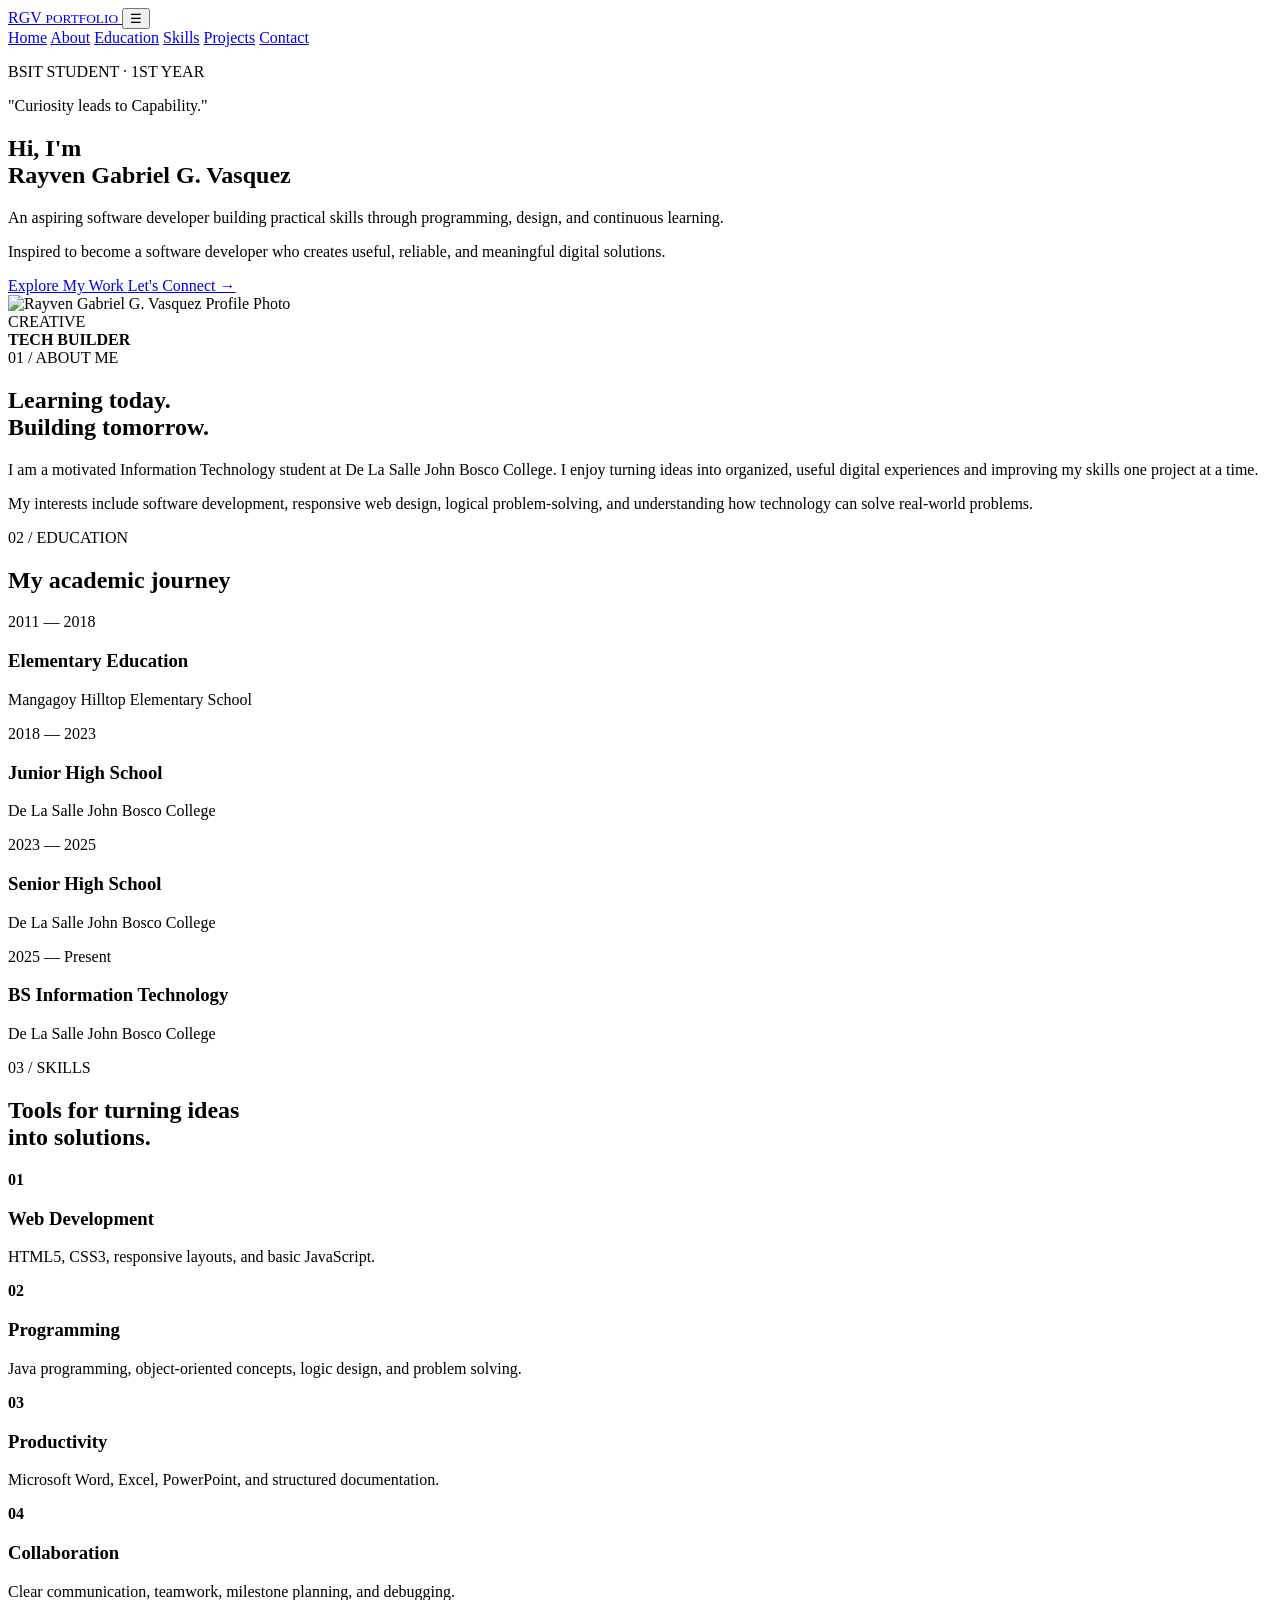
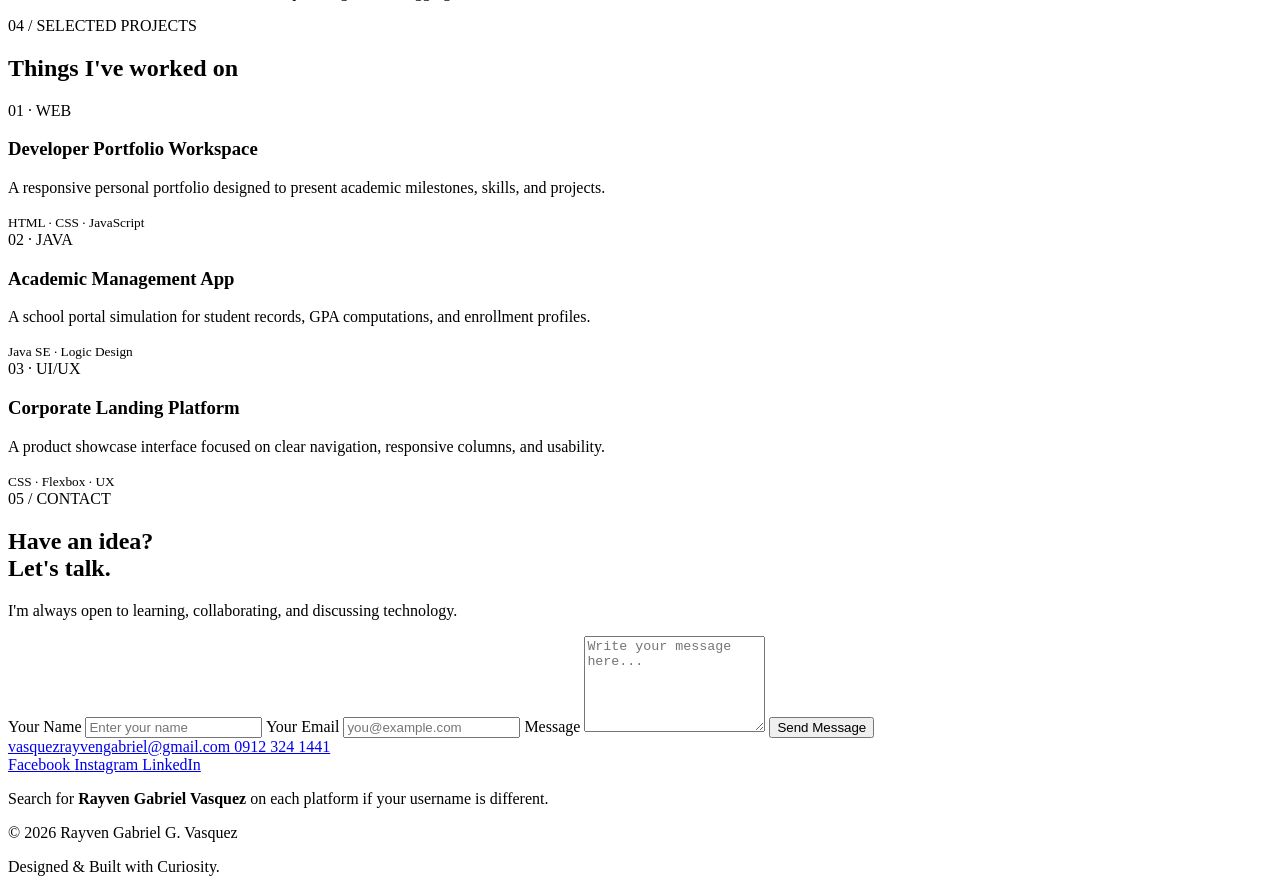
==== index.html @ 7f6091ab "Add initial HTML structure for portfolio website This commit adds a complete HTML structure for a pe" ====
<!DOCTYPE html>
<html lang="en">

<head>
    <meta charset="UTF-8">
    <meta name="viewport" content="width=device-width, initial-scale=1.0">

    <meta name="description"
        content="Rayven Gabriel G. Vasquez - BS Information Technology Student Portfolio">

    <title>Rayven Gabriel G. Vasquez | Portfolio</title>

    <!-- Google Fonts -->
    <link rel="preconnect" href="https://fonts.googleapis.com">
    <link rel="preconnect" href="https://fonts.gstatic.com" crossorigin>

    <link
        href="https://fonts.googleapis.com/css2?family=DM+Sans:wght@400;500;600;700&family=Playfair+Display:wght@600;700;800&display=swap"
        rel="stylesheet">

    <!-- CSS -->
    <link rel="stylesheet" href="css/style.css">
</head>

<body>

    <!-- ================= HEADER ================= -->

    <header class="site-header">

        <a href="#home" class="brand">
            <span>RGV</span>
            <small>PORTFOLIO</small>
        </a>

        <!-- Hamburger Button -->
        <button class="menu-toggle" aria-label="Open navigation menu">
            ☰
        </button>

        <!-- Navigation -->
        <nav id="nav">

            <a href="#home">Home</a>
            <a href="#about">About</a>
            <a href="#education">Education</a>
            <a href="#skills">Skills</a>
            <a href="#projects">Projects</a>
            <a href="#contact">Contact</a>

        </nav>

    </header>


    <!-- ================= MAIN CONTENT ================= -->

    <main>


        <!-- ================= HERO SECTION ================= -->

        <section id="home" class="hero">

            <div class="hero-copy">

                <p class="eyebrow">
                    BSIT STUDENT · 1ST YEAR
                </p>

                <p class="motto">
                    "Curiosity leads to Capability."
                </p>

                <h1>
                    Hi, I'm<br>
                    <span>Rayven Gabriel G. Vasquez</span>
                </h1>

                <p class="lead">
                    An aspiring software developer building practical skills
                    through programming, design, and continuous learning.
                </p>

                <p class="developer-goal">
                    Inspired to become a software developer who creates useful,
                    reliable, and meaningful digital solutions.
                </p>

                <div class="actions">

                    <a href="#projects" class="btn btn-gold">
                        Explore My Work
                    </a>

                    <a href="#contact" class="text-link">
                        Let's Connect →
                    </a>

                </div>

            </div>


            <!-- Profile Image -->

            <div class="portrait-wrap">

                <div class="portrait-ring">

                    <img src="images/profile.jpg"
                        alt="Rayven Gabriel G. Vasquez Profile Photo">

                </div>

                <div class="portrait-tag">
                    CREATIVE<br>
                    <b>TECH BUILDER</b>
                </div>

            </div>

        </section>


        <!-- ================= ABOUT SECTION ================= -->

        <section id="about" class="section about">

            <div class="section-label">
                01 / ABOUT ME
            </div>

            <div>

                <h2>
                    Learning today.<br>
                    <span>Building tomorrow.</span>
                </h2>

                <p>
                    I am a motivated Information Technology student at
                    De La Salle John Bosco College. I enjoy turning ideas
                    into organized, useful digital experiences and improving
                    my skills one project at a time.
                </p>

                <p>
                    My interests include software development, responsive
                    web design, logical problem-solving, and understanding
                    how technology can solve real-world problems.
                </p>

            </div>

        </section>


        <!-- ================= EDUCATION SECTION ================= -->

        <section id="education" class="section">

            <div class="section-label">
                02 / EDUCATION
            </div>

            <h2>
                My academic journey
            </h2>


            <div class="timeline">

                <article>

                    <span>2011 — 2018</span>

                    <h3>
                        Elementary Education
                    </h3>

                    <p>
                        Mangagoy Hilltop Elementary School
                    </p>

                </article>


                <article>

                    <span>2018 — 2023</span>

                    <h3>
                        Junior High School
                    </h3>

                    <p>
                        De La Salle John Bosco College
                    </p>

                </article>


                <article>

                    <span>2023 — 2025</span>

                    <h3>
                        Senior High School
                    </h3>

                    <p>
                        De La Salle John Bosco College
                    </p>

                </article>


                <article class="current">

                    <span>2025 — Present</span>

                    <h3>
                        BS Information Technology
                    </h3>

                    <p>
                        De La Salle John Bosco College
                    </p>

                </article>

            </div>

        </section>


        <!-- ================= SKILLS SECTION ================= -->

        <section id="skills" class="section dark-section">

            <div class="section-label">
                03 / SKILLS
            </div>

            <h2>
                Tools for turning ideas<br>
                <span>into solutions.</span>
            </h2>


            <div class="skill-grid">


                <article>

                    <b>01</b>

                    <h3>
                        Web Development
                    </h3>

                    <p>
                        HTML5, CSS3, responsive layouts,
                        and basic JavaScript.
                    </p>

                </article>


                <article>

                    <b>02</b>

                    <h3>
                        Programming
                    </h3>

                    <p>
                        Java programming, object-oriented concepts,
                        logic design, and problem solving.
                    </p>

                </article>


                <article>

                    <b>03</b>

                    <h3>
                        Productivity
                    </h3>

                    <p>
                        Microsoft Word, Excel, PowerPoint,
                        and structured documentation.
                    </p>

                </article>


                <article>

                    <b>04</b>

                    <h3>
                        Collaboration
                    </h3>

                    <p>
                        Clear communication, teamwork,
                        milestone planning, and debugging.
                    </p>

                </article>


            </div>

        </section>


        <!-- ================= PROJECTS SECTION ================= -->

        <section id="projects" class="section">

            <div class="section-label">
                04 / SELECTED PROJECTS
            </div>

            <h2>
                Things I've worked on
            </h2>


            <div class="project-grid">


                <article class="project-card">

                    <span>01 · WEB</span>

                    <h3>
                        Developer Portfolio Workspace
                    </h3>

                    <p>
                        A responsive personal portfolio designed to present
                        academic milestones, skills, and projects.
                    </p>

                    <small>
                        HTML · CSS · JavaScript
                    </small>

                </article>


                <article class="project-card">

                    <span>02 · JAVA</span>

                    <h3>
                        Academic Management App
                    </h3>

                    <p>
                        A school portal simulation for student records,
                        GPA computations, and enrollment profiles.
                    </p>

                    <small>
                        Java SE · Logic Design
                    </small>

                </article>


                <article class="project-card">

                    <span>03 · UI/UX</span>

                    <h3>
                        Corporate Landing Platform
                    </h3>

                    <p>
                        A product showcase interface focused on clear
                        navigation, responsive columns, and usability.
                    </p>

                    <small>
                        CSS · Flexbox · UX
                    </small>

                </article>


            </div>

        </section>


        <!-- ================= CONTACT SECTION ================= -->

        <section id="contact" class="section contact">

            <div class="section-label">
                05 / CONTACT
            </div>

            <h2>
                Have an idea?<br>
                <span>Let's talk.</span>
            </h2>

            <p>
                I'm always open to learning, collaborating,
                and discussing technology.
            </p>


            <div class="contact-layout">


                <!-- MESSAGE FORM -->

                <form class="message-form"
                    action="https://formsubmit.co/vasquezrayvengabriel@gmail.com"
                    method="POST">

                    <!-- FormSubmit Settings -->

                    <input type="hidden"
                        name="_subject"
                        value="New Portfolio Message">

                    <input type="hidden"
                        name="_captcha"
                        value="false">

                    <input type="hidden"
                        name="_template"
                        value="table">


                    <label for="name">
                        Your Name
                    </label>

                    <input type="text"
                        id="name"
                        name="name"
                        placeholder="Enter your name"
                        required>


                    <label for="email">
                        Your Email
                    </label>

                    <input type="email"
                        id="email"
                        name="email"
                        placeholder="you@example.com"
                        required>


                    <label for="message">
                        Message
                    </label>

                    <textarea id="message"
                        name="message"
                        rows="6"
                        placeholder="Write your message here..."
                        required></textarea>


                    <button class="btn btn-gold" type="submit">
                        Send Message
                    </button>

                </form>


                <!-- CONTACT INFORMATION -->

                <div class="contact-details">

                    <div class="contact-links">

                        <a href="mailto:vasquezrayvengabriel@gmail.com">
                            vasquezrayvengabriel@gmail.com
                        </a>

                        <a href="tel:09123241441">
                            0912 324 1441
                        </a>

                    </div>


                    <!-- SOCIAL MEDIA LINKS -->

                    <div class="social-links">

                        <a href="https://www.facebook.com/rayvengabriel.vasquez"
                            target="_blank"
                            rel="noopener noreferrer">

                            Facebook

                        </a>


                        <a href="https://www.instagram.com/rayvengabrielvasquez"
                            target="_blank"
                            rel="noopener noreferrer">

                            Instagram

                        </a>


                        <a href="https://www.linkedin.com/in/rayven-gabriel-vasquez"
                            target="_blank"
                            rel="noopener noreferrer">

                            LinkedIn

                        </a>

                    </div>


                    <p class="social-note">

                        Search for <strong>Rayven Gabriel Vasquez</strong>
                        on each platform if your username is different.

                    </p>

                </div>

            </div>

        </section>

    </main>


    <!-- ================= FOOTER ================= -->

    <footer>

        <p>
            © 2026 Rayven Gabriel G. Vasquez
        </p>

        <p>
            Designed & Built with Curiosity.
        </p>

    </footer>


    <!-- JAVASCRIPT -->

    <script src="js/script.js"></script>

</body>

  </html>
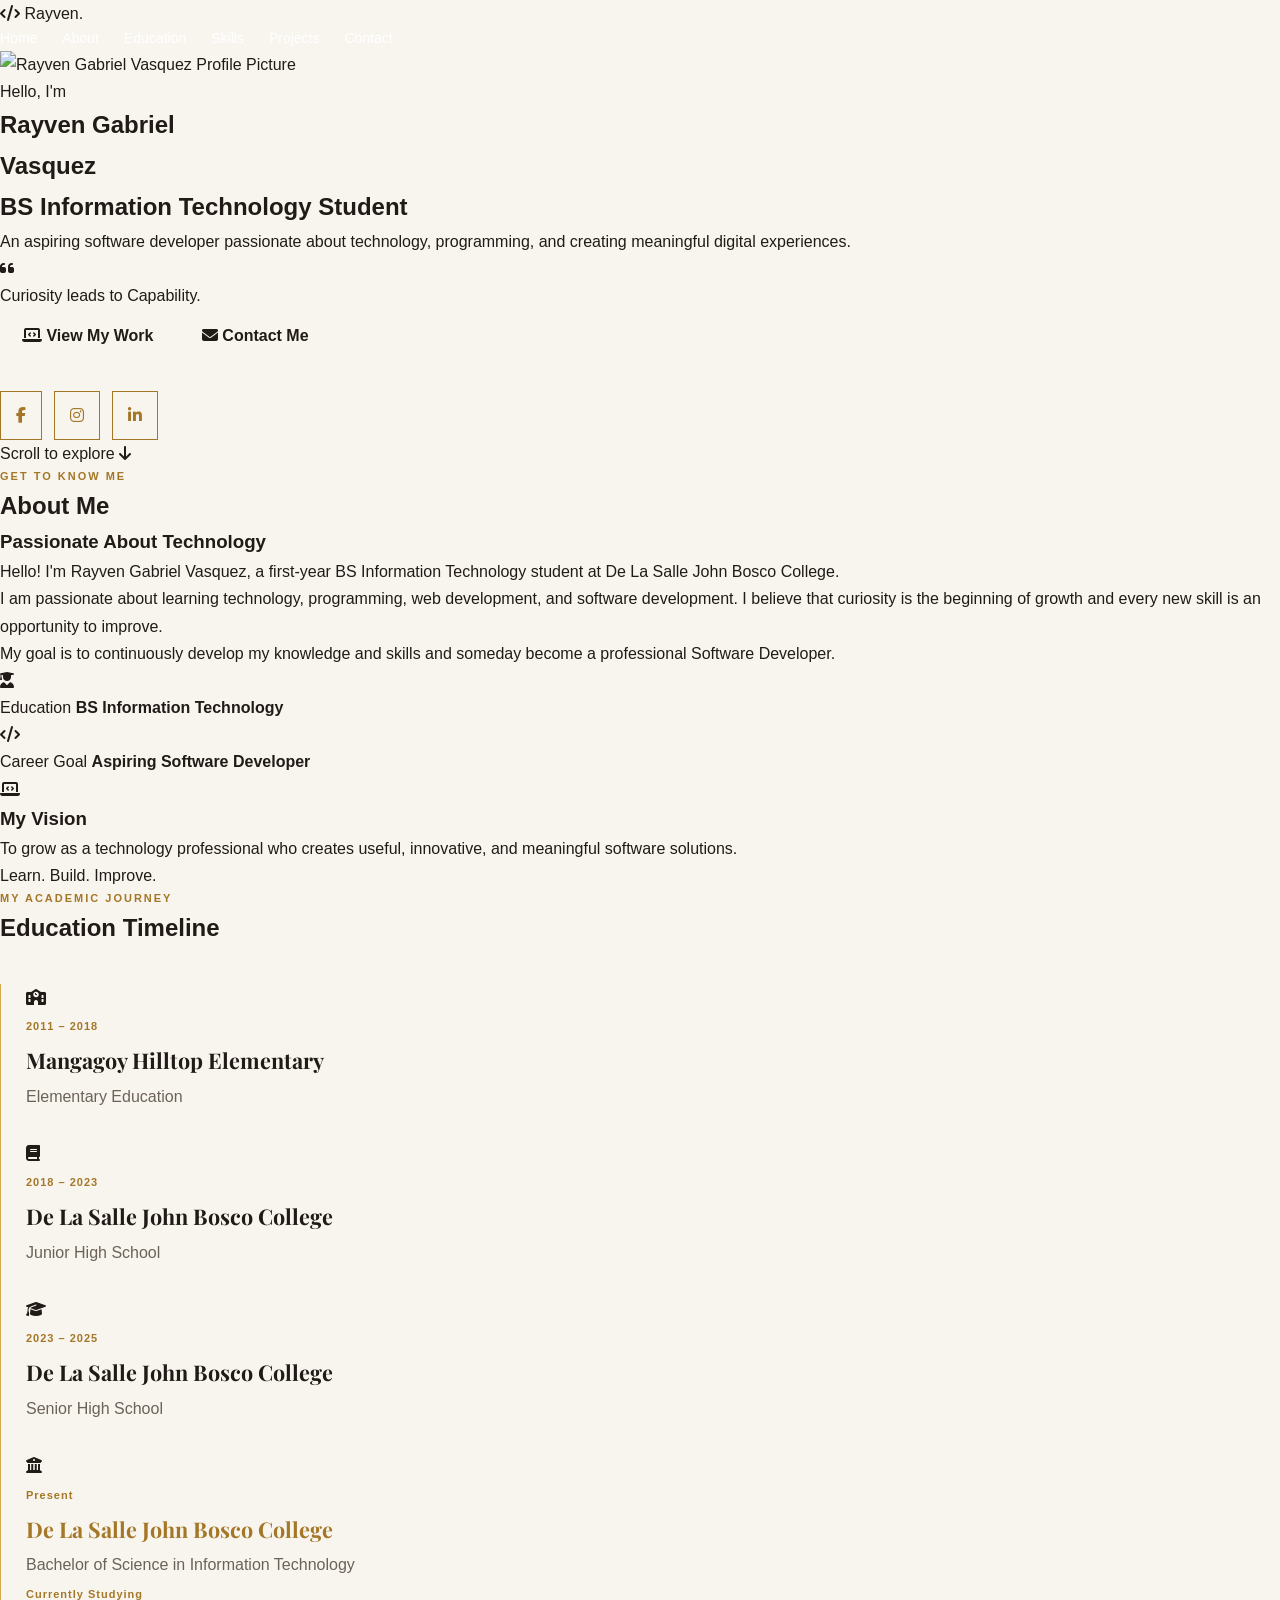
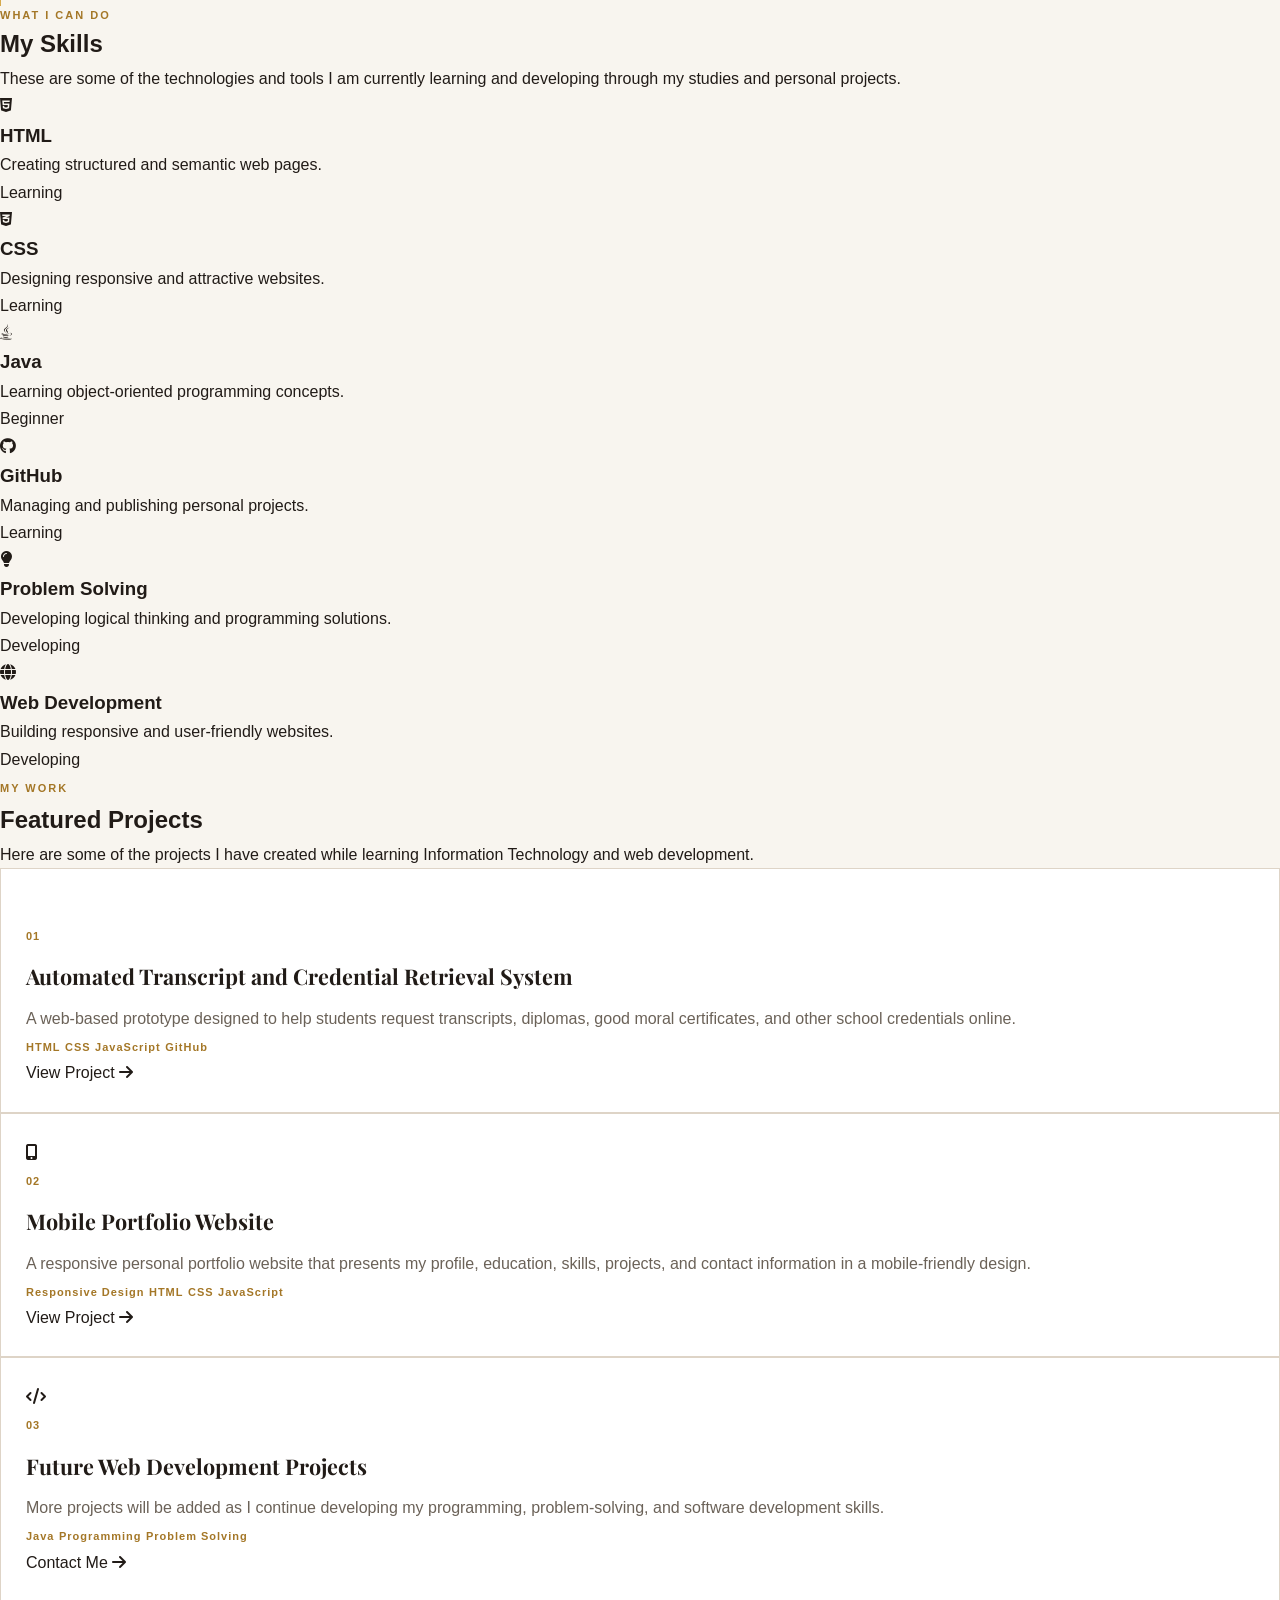
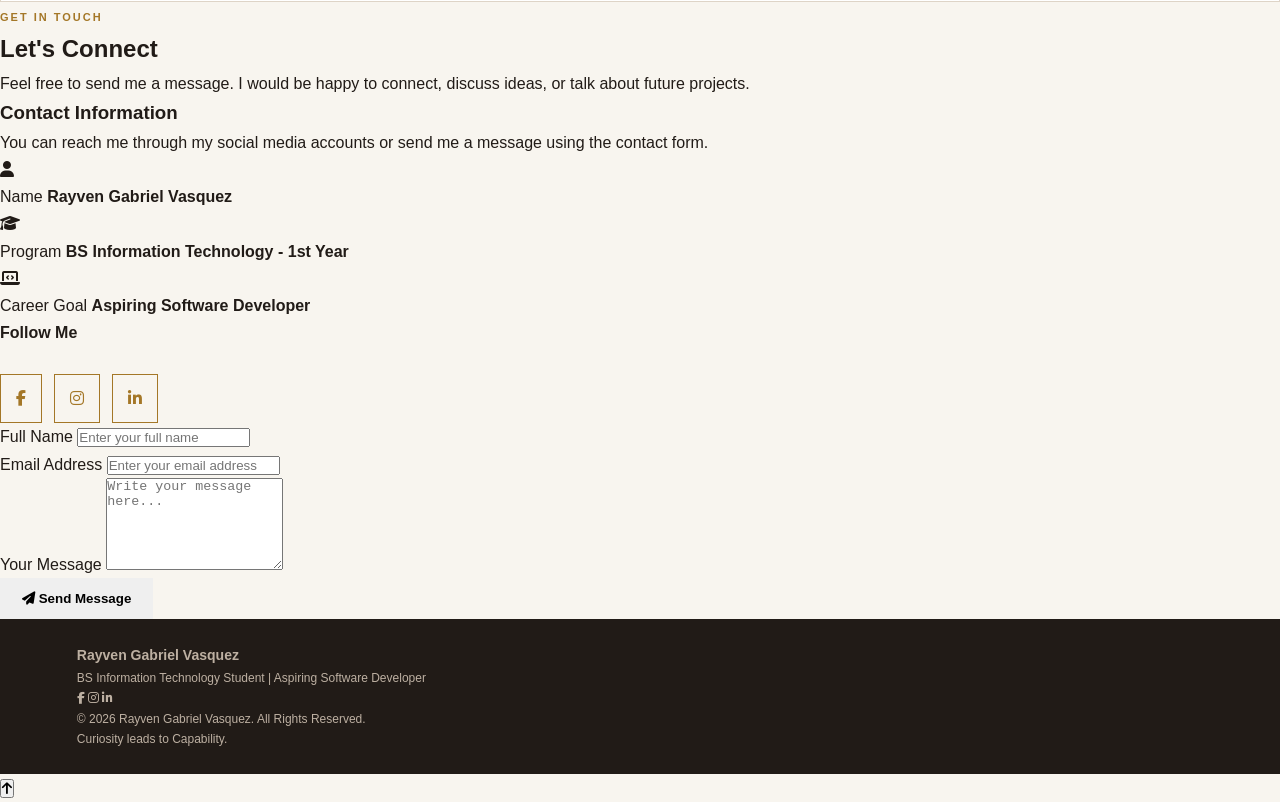
==== commit fdd6d62a: "Update greeting from 'Hello' to 'Goodbye'" ====
--- a/index.html
+++ b/index.html
@@ -5,571 +5,1054 @@
     <meta charset="UTF-8">
     <meta name="viewport" content="width=device-width, initial-scale=1.0">
 
-    <meta name="description"
-        content="Rayven Gabriel G. Vasquez - BS Information Technology Student Portfolio">
-
-    <title>Rayven Gabriel G. Vasquez | Portfolio</title>
+    <title>Rayven Gabriel Vasquez | Mobile Portfolio</title>
 
     <!-- Google Fonts -->
     <link rel="preconnect" href="https://fonts.googleapis.com">
     <link rel="preconnect" href="https://fonts.gstatic.com" crossorigin>
 
-    <link
-        href="https://fonts.googleapis.com/css2?family=DM+Sans:wght@400;500;600;700&family=Playfair+Display:wght@600;700;800&display=swap"
-        rel="stylesheet">
-
-    <!-- CSS -->
-    <link rel="stylesheet" href="css/style.css">
+    <link href="https://fonts.googleapis.com/css2?family=Inter:wght@400;500;600;700;800&family=Playfair+Display:wght@600;700&display=swap" rel="stylesheet">
+
+    <!-- Font Awesome Icons -->
+    <link rel="stylesheet" href="https://cdnjs.cloudflare.com/ajax/libs/font-awesome/6.7.2/css/all.min.css">
+
+    <!-- Main CSS -->
+    <link rel="stylesheet" href="style.css">
 </head>
 
 <body>
 
-    <!-- ================= HEADER ================= -->
-
-    <header class="site-header">
-
-        <a href="#home" class="brand">
-            <span>RGV</span>
-            <small>PORTFOLIO</small>
-        </a>
-
-        <!-- Hamburger Button -->
-        <button class="menu-toggle" aria-label="Open navigation menu">
-            ☰
-        </button>
-
-        <!-- Navigation -->
-        <nav id="nav">
-
-            <a href="#home">Home</a>
-            <a href="#about">About</a>
-            <a href="#education">Education</a>
-            <a href="#skills">Skills</a>
-            <a href="#projects">Projects</a>
-            <a href="#contact">Contact</a>
-
-        </nav>
+    <!-- =========================================
+         HEADER / NAVIGATION
+         ========================================= -->
+
+    <header class="header">
+
+        <div class="container nav-container">
+
+            <!-- Logo / Name -->
+            <a href="#home" class="logo">
+                <span class="logo-icon">
+                    <i class="fas fa-code"></i>
+                </span>
+
+                <span class="logo-text">
+                    Rayven<span>.</span>
+                </span>
+            </a>
+
+
+            <!-- Hamburger Button -->
+            <button class="menu-toggle" id="menuToggle" aria-label="Open Navigation Menu">
+                <i class="fas fa-bars"></i>
+            </button>
+
+
+            <!-- Navigation Menu -->
+            <nav class="nav-menu" id="navMenu">
+
+                <a href="#home" class="active">Home</a>
+
+                <a href="#about">About</a>
+
+                <a href="#education">Education</a>
+
+                <a href="#skills">Skills</a>
+
+                <a href="#projects">Projects</a>
+
+                <a href="#contact">Contact</a>
+
+            </nav>
+
+        </div>
 
     </header>
 
 
-    <!-- ================= MAIN CONTENT ================= -->
+    <!-- =========================================
+         MAIN CONTENT
+         ========================================= -->
 
     <main>
 
 
-        <!-- ================= HERO SECTION ================= -->
-
-        <section id="home" class="hero">
-
-            <div class="hero-copy">
-
-                <p class="eyebrow">
-                    BSIT STUDENT · 1ST YEAR
+        <!-- =====================================
+             HOME SECTION
+             ===================================== -->
+
+        <section id="home" class="hero-section">
+
+            <div class="container hero-container">
+
+                <!-- Profile Image -->
+                <div class="hero-image-wrapper">
+
+                    <div class="profile-frame">
+
+                        <img src="images/profile.jpg"
+                             alt="Rayven Gabriel Vasquez Profile Picture"
+                             class="profile-image">
+
+                    </div>
+
+                    <div class="gold-circle circle-one"></div>
+                    <div class="gold-circle circle-two"></div>
+
+                </div>
+
+
+                <!-- Hero Text -->
+                <div class="hero-content">
+
+                    <p class="hero-introduction">
+                        Hello, I'm
+                    </p>
+
+                    <h1>
+                        Rayven Gabriel<br>
+                        <span>Vasquez</span>
+                    </h1>
+
+                    <h2>
+                        BS Information Technology Student
+                    </h2>
+
+                    <p class="hero-description">
+                        An aspiring software developer passionate about
+                        technology, programming, and creating meaningful
+                        digital experiences.
+                    </p>
+
+
+                    <!-- Motto -->
+                    <div class="motto-box">
+
+                        <i class="fas fa-quote-left"></i>
+
+                        <p>
+                            Curiosity leads to Capability.
+                        </p>
+
+                    </div>
+
+
+                    <!-- Buttons -->
+                    <div class="hero-buttons">
+
+                        <a href="#projects" class="btn btn-primary">
+                            <i class="fas fa-laptop-code"></i>
+                            View My Work
+                        </a>
+
+                        <a href="#contact" class="btn btn-outline">
+                            <i class="fas fa-envelope"></i>
+                            Contact Me
+                        </a>
+
+                    </div>
+
+
+                    <!-- Social Media Links -->
+                    <div class="social-links">
+
+                        <a href="https://www.facebook.com/"
+                           target="_blank"
+                           aria-label="Facebook">
+
+                            <i class="fab fa-facebook-f"></i>
+
+                        </a>
+
+
+                        <a href="https://www.instagram.com/"
+                           target="_blank"
+                           aria-label="Instagram">
+
+                            <i class="fab fa-instagram"></i>
+
+                        </a>
+
+
+                        <a href="https://www.linkedin.com/"
+                           target="_blank"
+                           aria-label="LinkedIn">
+
+                            <i class="fab fa-linkedin-in"></i>
+
+                        </a>
+
+                    </div>
+
+                </div>
+
+            </div>
+
+        </section>
+
+
+        <!-- =====================================
+             SCROLL INDICATOR
+             ===================================== -->
+
+        <div class="scroll-indicator">
+
+            <span>Scroll to explore</span>
+
+            <i class="fas fa-arrow-down"></i>
+
+        </div>
+
+
+        <!-- =====================================
+             ABOUT SECTION STARTS IN PART 1B
+             ===================================== -->
+
+
+    
+
+        <!-- =========================================
+             ABOUT ME SECTION
+             ========================================= -->
+
+        <section id="about" class="about-section">
+
+            <div class="container">
+
+                <div class="section-heading">
+
+                    <p class="section-label">GET TO KNOW ME</p>
+
+                    <h2>About <span>Me</span></h2>
+
+                    <div class="heading-line"></div>
+
+                </div>
+
+
+                <div class="about-grid">
+
+                    <!-- About Text -->
+                    <div class="about-content">
+
+                        <h3>
+                            Passionate About Technology
+                        </h3>
+
+                        <p>
+                            Hello! I'm Rayven Gabriel Vasquez, a first-year
+                            BS Information Technology student at De La Salle
+                            John Bosco College.
+                        </p>
+
+                        <p>
+                            I am passionate about learning technology,
+                            programming, web development, and software
+                            development. I believe that curiosity is the
+                            beginning of growth and every new skill is an
+                            opportunity to improve.
+                        </p>
+
+                        <p>
+                            My goal is to continuously develop my knowledge
+                            and skills and someday become a professional
+                            Software Developer.
+                        </p>
+
+
+                        <div class="about-details">
+
+                            <div class="detail-item">
+
+                                <i class="fas fa-user-graduate"></i>
+
+                                <div>
+                                    <span>Education</span>
+                                    <strong>BS Information Technology</strong>
+                                </div>
+
+                            </div>
+
+
+                            <div class="detail-item">
+
+                                <i class="fas fa-code"></i>
+
+                                <div>
+                                    <span>Career Goal</span>
+                                    <strong>Aspiring Software Developer</strong>
+                                </div>
+
+                            </div>
+
+                        </div>
+
+                    </div>
+
+
+                    <!-- About Highlight Card -->
+                    <div class="about-card">
+
+                        <div class="about-card-icon">
+                            <i class="fas fa-laptop-code"></i>
+                        </div>
+
+                        <h3>My Vision</h3>
+
+                        <p>
+                            To grow as a technology professional who creates
+                            useful, innovative, and meaningful software
+                            solutions.
+                        </p>
+
+                        <div class="about-card-line"></div>
+
+                        <p class="highlight-text">
+                            Learn. Build. Improve.
+                        </p>
+
+                    </div>
+
+                </div>
+
+            </div>
+
+        </section>
+
+
+        <!-- =========================================
+             EDUCATION SECTION
+             ========================================= -->
+
+        <section id="education" class="education-section">
+
+            <div class="container">
+
+                <div class="section-heading">
+
+                    <p class="section-label">MY ACADEMIC JOURNEY</p>
+
+                    <h2>Education <span>Timeline</span></h2>
+
+                    <div class="heading-line"></div>
+
+                </div>
+
+
+                <div class="timeline">
+
+
+                    <!-- Elementary -->
+                    <div class="timeline-item">
+
+                        <div class="timeline-dot">
+                            <i class="fas fa-school"></i>
+                        </div>
+
+                        <div class="timeline-card">
+
+                            <span class="timeline-year">
+                                2011 – 2018
+                            </span>
+
+                            <h3>Mangagoy Hilltop Elementary</h3>
+
+                            <p>
+                                Elementary Education
+                            </p>
+
+                        </div>
+
+                    </div>
+
+
+                    <!-- Junior High School -->
+                    <div class="timeline-item">
+
+                        <div class="timeline-dot">
+                            <i class="fas fa-book"></i>
+                        </div>
+
+                        <div class="timeline-card">
+
+                            <span class="timeline-year">
+                                2018 – 2023
+                            </span>
+
+                            <h3>
+                                De La Salle John Bosco College
+                            </h3>
+
+                            <p>
+                                Junior High School
+                            </p>
+
+                        </div>
+
+                    </div>
+
+
+                    <!-- Senior High School -->
+                    <div class="timeline-item">
+
+                        <div class="timeline-dot">
+                            <i class="fas fa-graduation-cap"></i>
+                        </div>
+
+                        <div class="timeline-card">
+
+                            <span class="timeline-year">
+                                2023 – 2025
+                            </span>
+
+                            <h3>
+                                De La Salle John Bosco College
+                            </h3>
+
+                            <p>
+                                Senior High School
+                            </p>
+
+                        </div>
+
+                    </div>
+
+
+                    <!-- College -->
+                    <div class="timeline-item">
+
+                        <div class="timeline-dot">
+                            <i class="fas fa-university"></i>
+                        </div>
+
+                        <div class="timeline-card current">
+
+                            <span class="timeline-year">
+                                Present
+                            </span>
+
+                            <h3>
+                                De La Salle John Bosco College
+                            </h3>
+
+                            <p>
+                                Bachelor of Science in Information Technology
+                            </p>
+
+                            <span class="current-badge">
+                                Currently Studying
+                            </span>
+
+                        </div>
+
+                    </div>
+
+
+                </div>
+
+            </div>
+
+        </section>
+
+
+        <!-- =========================================
+             SKILLS SECTION
+             ========================================= -->
+
+        <section id="skills" class="skills-section">
+
+            <div class="container">
+
+                <div class="section-heading">
+
+                    <p class="section-label">WHAT I CAN DO</p>
+
+                    <h2>My <span>Skills</span></h2>
+
+                    <div class="heading-line"></div>
+
+                </div>
+
+
+                <div class="skills-intro">
+
+                    <p>
+                        These are some of the technologies and tools I am
+                        currently learning and developing through my studies
+                        and personal projects.
+                    </p>
+
+                </div>
+
+
+                <div class="skills-grid">
+
+
+                    <!-- HTML -->
+                    <div class="skill-card">
+
+                        <div class="skill-icon">
+                            <i class="fab fa-html5"></i>
+                        </div>
+
+                        <h3>HTML</h3>
+
+                        <p>
+                            Creating structured and semantic web pages.
+                        </p>
+
+                        <div class="skill-level">
+                            <span>Learning</span>
+                        </div>
+
+                    </div>
+
+
+                    <!-- CSS -->
+                    <div class="skill-card">
+
+                        <div class="skill-icon">
+                            <i class="fab fa-css3-alt"></i>
+                        </div>
+
+                        <h3>CSS</h3>
+
+                        <p>
+                            Designing responsive and attractive websites.
+                        </p>
+
+                        <div class="skill-level">
+                            <span>Learning</span>
+                        </div>
+
+                    </div>
+
+
+                    <!-- Java -->
+                    <div class="skill-card">
+
+                        <div class="skill-icon">
+                            <i class="fab fa-java"></i>
+                        </div>
+
+                        <h3>Java</h3>
+
+                        <p>
+                            Learning object-oriented programming concepts.
+                        </p>
+
+                        <div class="skill-level">
+                            <span>Beginner</span>
+                        </div>
+
+                    </div>
+
+
+                    <!-- GitHub -->
+                    <div class="skill-card">
+
+                        <div class="skill-icon">
+                            <i class="fab fa-github"></i>
+                        </div>
+
+                        <h3>GitHub</h3>
+
+                        <p>
+                            Managing and publishing personal projects.
+                        </p>
+
+                        <div class="skill-level">
+                            <span>Learning</span>
+                        </div>
+
+                    </div>
+
+
+                    <!-- Problem Solving -->
+                    <div class="skill-card">
+
+                        <div class="skill-icon">
+                            <i class="fas fa-lightbulb"></i>
+                        </div>
+
+                        <h3>Problem Solving</h3>
+
+                        <p>
+                            Developing logical thinking and programming
+                            solutions.
+                        </p>
+
+                        <div class="skill-level">
+                            <span>Developing</span>
+                        </div>
+
+                    </div>
+
+
+                    <!-- Web Development -->
+                    <div class="skill-card">
+
+                        <div class="skill-icon">
+                            <i class="fas fa-globe"></i>
+                        </div>
+
+                        <h3>Web Development</h3>
+
+                        <p>
+                            Building responsive and user-friendly websites.
+                        </p>
+
+                        <div class="skill-level">
+                            <span>Developing</span>
+                        </div>
+
+                    </div>
+
+
+                </div>
+
+            </div>
+
+            </section>
+
+        <!-- ================= PROJECTS SECTION ================= -->
+
+<section class="projects-section" id="projects">
+
+    <div class="container">
+
+        <div class="section-heading">
+            <span class="section-label">MY WORK</span>
+
+            <h2>Featured Projects</h2>
+
+            <div class="heading-line"></div>
+
+            <p>
+                Here are some of the projects I have created while learning
+                Information Technology and web development.
+            </p>
+        </div>
+
+
+        <div class="projects-grid">
+
+
+            <!-- PROJECT 1 -->
+
+            <article class="project-card">
+
+                <div class="project-icon">
+                    <i class="fas fa-file-certificate"></i>
+                </div>
+
+                <div class="project-content">
+
+                    <span class="project-number">01</span>
+
+                    <h3>
+                        Automated Transcript and Credential Retrieval System
+                    </h3>
+
+                    <p>
+                        A web-based prototype designed to help students request
+                        transcripts, diplomas, good moral certificates, and
+                        other school credentials online.
+                    </p>
+
+                    <div class="project-tags">
+
+                        <span>HTML</span>
+                        <span>CSS</span>
+                        <span>JavaScript</span>
+                        <span>GitHub</span>
+
+                    </div>
+
+                    <a href="#" class="project-link">
+                        View Project
+                        <i class="fas fa-arrow-right"></i>
+                    </a>
+
+                </div>
+
+            </article>
+
+
+
+            <!-- PROJECT 2 -->
+
+            <article class="project-card">
+
+                <div class="project-icon">
+                    <i class="fas fa-mobile-screen-button"></i>
+                </div>
+
+                <div class="project-content">
+
+                    <span class="project-number">02</span>
+
+                    <h3>
+                        Mobile Portfolio Website
+                    </h3>
+
+                    <p>
+                        A responsive personal portfolio website that presents
+                        my profile, education, skills, projects, and contact
+                        information in a mobile-friendly design.
+                    </p>
+
+                    <div class="project-tags">
+
+                        <span>Responsive Design</span>
+                        <span>HTML</span>
+                        <span>CSS</span>
+                        <span>JavaScript</span>
+
+                    </div>
+
+                    <a href="#" class="project-link">
+                        View Project
+                        <i class="fas fa-arrow-right"></i>
+                    </a>
+
+                </div>
+
+            </article>
+
+
+
+            <!-- PROJECT 3 -->
+
+            <article class="project-card">
+
+                <div class="project-icon">
+                    <i class="fas fa-code"></i>
+                </div>
+
+                <div class="project-content">
+
+                    <span class="project-number">03</span>
+
+                    <h3>
+                        Future Web Development Projects
+                    </h3>
+
+                    <p>
+                        More projects will be added as I continue developing
+                        my programming, problem-solving, and software
+                        development skills.
+                    </p>
+
+                    <div class="project-tags">
+
+                        <span>Java</span>
+                        <span>Programming</span>
+                        <span>Problem Solving</span>
+
+                    </div>
+
+                    <a href="#contact" class="project-link">
+                        Contact Me
+                        <i class="fas fa-arrow-right"></i>
+                    </a>
+
+                </div>
+
+            </article>
+
+        </div>
+
+    </div>
+
+</section>
+
+
+
+<!-- ================= CONTACT SECTION ================= -->
+
+<section class="contact-section" id="contact">
+
+    <div class="container">
+
+        <div class="section-heading">
+
+            <span class="section-label">GET IN TOUCH</span>
+
+            <h2>Let's Connect</h2>
+
+            <div class="heading-line"></div>
+
+            <p>
+                Feel free to send me a message. I would be happy to connect,
+                discuss ideas, or talk about future projects.
+            </p>
+
+        </div>
+
+
+        <div class="contact-grid">
+
+
+            <!-- CONTACT INFORMATION -->
+
+            <div class="contact-info">
+
+                <h3>Contact Information</h3>
+
+                <p>
+                    You can reach me through my social media accounts or send
+                    me a message using the contact form.
                 </p>
 
-                <p class="motto">
-                    "Curiosity leads to Capability."
+
+                <div class="contact-item">
+
+                    <div class="contact-icon">
+                        <i class="fas fa-user"></i>
+                    </div>
+
+                    <div>
+                        <span>Name</span>
+                        <strong>Rayven Gabriel Vasquez</strong>
+                    </div>
+
+                </div>
+
+
+                <div class="contact-item">
+
+                    <div class="contact-icon">
+                        <i class="fas fa-graduation-cap"></i>
+                    </div>
+
+                    <div>
+                        <span>Program</span>
+                        <strong>BS Information Technology - 1st Year</strong>
+                    </div>
+
+                </div>
+
+
+                <div class="contact-item">
+
+                    <div class="contact-icon">
+                        <i class="fas fa-laptop-code"></i>
+                    </div>
+
+                    <div>
+                        <span>Career Goal</span>
+                        <strong>Aspiring Software Developer</strong>
+                    </div>
+
+                </div>
+
+
+                <div class="contact-socials">
+
+                    <h4>Follow Me</h4>
+
+                    <div class="social-links">
+
+                        <!-- Replace these links with your actual profile URLs -->
+
+                        <a href="https://www.facebook.com/"
+                           target="_blank"
+                           rel="noopener noreferrer"
+                           aria-label="Facebook">
+
+                            <i class="fab fa-facebook-f"></i>
+
+                        </a>
+
+
+                        <a href="https://www.instagram.com/"
+                           target="_blank"
+                           rel="noopener noreferrer"
+                           aria-label="Instagram">
+
+                            <i class="fab fa-instagram"></i>
+
+                        </a>
+
+
+                        <a href="https://www.linkedin.com/"
+                           target="_blank"
+                           rel="noopener noreferrer"
+                           aria-label="LinkedIn">
+
+                            <i class="fab fa-linkedin-in"></i>
+
+                        </a>
+
+                    </div>
+
+                </div>
+
+            </div>
+
+
+
+            <!-- MESSAGE FORM -->
+
+            <div class="contact-form-container">
+
+                <form id="messageForm" class="contact-form">
+
+                    <div class="form-group">
+
+                        <label for="name">Full Name</label>
+
+                        <input
+                            type="text"
+                            id="name"
+                            name="name"
+                            placeholder="Enter your full name"
+                            required
+                        >
+
+                    </div>
+
+
+                    <div class="form-group">
+
+                        <label for="email">Email Address</label>
+
+                        <input
+                            type="email"
+                            id="email"
+                            name="email"
+                            placeholder="Enter your email address"
+                            required
+                        >
+
+                    </div>
+
+
+                    <div class="form-group">
+
+                        <label for="message">Your Message</label>
+
+                        <textarea
+                            id="message"
+                            name="message"
+                            rows="6"
+                            placeholder="Write your message here..."
+                            required
+                        ></textarea>
+
+                    </div>
+
+
+                    <button type="submit" class="btn btn-primary">
+
+                        <i class="fas fa-paper-plane"></i>
+
+                        Send Message
+
+                    </button>
+
+                </form>
+
+            </div>
+
+        </div>
+
+    </div>
+
+</section>
+
+
+</main>
+
+
+<!-- ================= FOOTER ================= -->
+
+<footer class="site-footer">
+
+    <div class="container">
+
+        <div class="footer-content">
+
+            <div class="footer-brand">
+
+                <h3>Rayven Gabriel Vasquez</h3>
+
+                <p>
+                    BS Information Technology Student | Aspiring Software Developer
                 </p>
 
-                <h1>
-                    Hi, I'm<br>
-                    <span>Rayven Gabriel G. Vasquez</span>
-                </h1>
-
-                <p class="lead">
-                    An aspiring software developer building practical skills
-                    through programming, design, and continuous learning.
-                </p>
-
-                <p class="developer-goal">
-                    Inspired to become a software developer who creates useful,
-                    reliable, and meaningful digital solutions.
-                </p>
-
-                <div class="actions">
-
-                    <a href="#projects" class="btn btn-gold">
-                        Explore My Work
-                    </a>
-
-                    <a href="#contact" class="text-link">
-                        Let's Connect →
-                    </a>
-
-                </div>
-
             </div>
 
 
-            <!-- Profile Image -->
-
-            <div class="portrait-wrap">
-
-                <div class="portrait-ring">
-
-                    <img src="images/profile.jpg"
-                        alt="Rayven Gabriel G. Vasquez Profile Photo">
-
-                </div>
-
-                <div class="portrait-tag">
-                    CREATIVE<br>
-                    <b>TECH BUILDER</b>
-                </div>
+            <div class="footer-socials">
+
+                <a href="https://www.facebook.com/"
+                   target="_blank"
+                   rel="noopener noreferrer"
+                   aria-label="Facebook">
+
+                    <i class="fab fa-facebook-f"></i>
+
+                </a>
+
+
+                <a href="https://www.instagram.com/"
+                   target="_blank"
+                   rel="noopener noreferrer"
+                   aria-label="Instagram">
+
+                    <i class="fab fa-instagram"></i>
+
+                </a>
+
+
+                <a href="https://www.linkedin.com/"
+                   target="_blank"
+                   rel="noopener noreferrer"
+                   aria-label="LinkedIn">
+
+                    <i class="fab fa-linkedin-in"></i>
+
+                </a>
 
             </div>
 
-        </section>
-
-
-        <!-- ================= ABOUT SECTION ================= -->
-
-        <section id="about" class="section about">
-
-            <div class="section-label">
-                01 / ABOUT ME
-            </div>
-
-            <div>
-
-                <h2>
-                    Learning today.<br>
-                    <span>Building tomorrow.</span>
-                </h2>
-
-                <p>
-                    I am a motivated Information Technology student at
-                    De La Salle John Bosco College. I enjoy turning ideas
-                    into organized, useful digital experiences and improving
-                    my skills one project at a time.
-                </p>
-
-                <p>
-                    My interests include software development, responsive
-                    web design, logical problem-solving, and understanding
-                    how technology can solve real-world problems.
-                </p>
-
-            </div>
-
-        </section>
-
-
-        <!-- ================= EDUCATION SECTION ================= -->
-
-        <section id="education" class="section">
-
-            <div class="section-label">
-                02 / EDUCATION
-            </div>
-
-            <h2>
-                My academic journey
-            </h2>
-
-
-            <div class="timeline">
-
-                <article>
-
-                    <span>2011 — 2018</span>
-
-                    <h3>
-                        Elementary Education
-                    </h3>
-
-                    <p>
-                        Mangagoy Hilltop Elementary School
-                    </p>
-
-                </article>
-
-
-                <article>
-
-                    <span>2018 — 2023</span>
-
-                    <h3>
-                        Junior High School
-                    </h3>
-
-                    <p>
-                        De La Salle John Bosco College
-                    </p>
-
-                </article>
-
-
-                <article>
-
-                    <span>2023 — 2025</span>
-
-                    <h3>
-                        Senior High School
-                    </h3>
-
-                    <p>
-                        De La Salle John Bosco College
-                    </p>
-
-                </article>
-
-
-                <article class="current">
-
-                    <span>2025 — Present</span>
-
-                    <h3>
-                        BS Information Technology
-                    </h3>
-
-                    <p>
-                        De La Salle John Bosco College
-                    </p>
-
-                </article>
-
-            </div>
-
-        </section>
-
-
-        <!-- ================= SKILLS SECTION ================= -->
-
-        <section id="skills" class="section dark-section">
-
-            <div class="section-label">
-                03 / SKILLS
-            </div>
-
-            <h2>
-                Tools for turning ideas<br>
-                <span>into solutions.</span>
-            </h2>
-
-
-            <div class="skill-grid">
-
-
-                <article>
-
-                    <b>01</b>
-
-                    <h3>
-                        Web Development
-                    </h3>
-
-                    <p>
-                        HTML5, CSS3, responsive layouts,
-                        and basic JavaScript.
-                    </p>
-
-                </article>
-
-
-                <article>
-
-                    <b>02</b>
-
-                    <h3>
-                        Programming
-                    </h3>
-
-                    <p>
-                        Java programming, object-oriented concepts,
-                        logic design, and problem solving.
-                    </p>
-
-                </article>
-
-
-                <article>
-
-                    <b>03</b>
-
-                    <h3>
-                        Productivity
-                    </h3>
-
-                    <p>
-                        Microsoft Word, Excel, PowerPoint,
-                        and structured documentation.
-                    </p>
-
-                </article>
-
-
-                <article>
-
-                    <b>04</b>
-
-                    <h3>
-                        Collaboration
-                    </h3>
-
-                    <p>
-                        Clear communication, teamwork,
-                        milestone planning, and debugging.
-                    </p>
-
-                </article>
-
-
-            </div>
-
-        </section>
-
-
-        <!-- ================= PROJECTS SECTION ================= -->
-
-        <section id="projects" class="section">
-
-            <div class="section-label">
-                04 / SELECTED PROJECTS
-            </div>
-
-            <h2>
-                Things I've worked on
-            </h2>
-
-
-            <div class="project-grid">
-
-
-                <article class="project-card">
-
-                    <span>01 · WEB</span>
-
-                    <h3>
-                        Developer Portfolio Workspace
-                    </h3>
-
-                    <p>
-                        A responsive personal portfolio designed to present
-                        academic milestones, skills, and projects.
-                    </p>
-
-                    <small>
-                        HTML · CSS · JavaScript
-                    </small>
-
-                </article>
-
-
-                <article class="project-card">
-
-                    <span>02 · JAVA</span>
-
-                    <h3>
-                        Academic Management App
-                    </h3>
-
-                    <p>
-                        A school portal simulation for student records,
-                        GPA computations, and enrollment profiles.
-                    </p>
-
-                    <small>
-                        Java SE · Logic Design
-                    </small>
-
-                </article>
-
-
-                <article class="project-card">
-
-                    <span>03 · UI/UX</span>
-
-                    <h3>
-                        Corporate Landing Platform
-                    </h3>
-
-                    <p>
-                        A product showcase interface focused on clear
-                        navigation, responsive columns, and usability.
-                    </p>
-
-                    <small>
-                        CSS · Flexbox · UX
-                    </small>
-
-                </article>
-
-
-            </div>
-
-        </section>
-
-
-        <!-- ================= CONTACT SECTION ================= -->
-
-        <section id="contact" class="section contact">
-
-            <div class="section-label">
-                05 / CONTACT
-            </div>
-
-            <h2>
-                Have an idea?<br>
-                <span>Let's talk.</span>
-            </h2>
+        </div>
+
+
+        <div class="footer-bottom">
 
             <p>
-                I'm always open to learning, collaborating,
-                and discussing technology.
+                &copy; <span id="currentYear"></span>
+                Rayven Gabriel Vasquez. All Rights Reserved.
             </p>
 
-
-            <div class="contact-layout">
-
-
-                <!-- MESSAGE FORM -->
-
-                <form class="message-form"
-                    action="https://formsubmit.co/vasquezrayvengabriel@gmail.com"
-                    method="POST">
-
-                    <!-- FormSubmit Settings -->
-
-                    <input type="hidden"
-                        name="_subject"
-                        value="New Portfolio Message">
-
-                    <input type="hidden"
-                        name="_captcha"
-                        value="false">
-
-                    <input type="hidden"
-                        name="_template"
-                        value="table">
-
-
-                    <label for="name">
-                        Your Name
-                    </label>
-
-                    <input type="text"
-                        id="name"
-                        name="name"
-                        placeholder="Enter your name"
-                        required>
-
-
-                    <label for="email">
-                        Your Email
-                    </label>
-
-                    <input type="email"
-                        id="email"
-                        name="email"
-                        placeholder="you@example.com"
-                        required>
-
-
-                    <label for="message">
-                        Message
-                    </label>
-
-                    <textarea id="message"
-                        name="message"
-                        rows="6"
-                        placeholder="Write your message here..."
-                        required></textarea>
-
-
-                    <button class="btn btn-gold" type="submit">
-                        Send Message
-                    </button>
-
-                </form>
-
-
-                <!-- CONTACT INFORMATION -->
-
-                <div class="contact-details">
-
-                    <div class="contact-links">
-
-                        <a href="mailto:vasquezrayvengabriel@gmail.com">
-                            vasquezrayvengabriel@gmail.com
-                        </a>
-
-                        <a href="tel:09123241441">
-                            0912 324 1441
-                        </a>
-
-                    </div>
-
-
-                    <!-- SOCIAL MEDIA LINKS -->
-
-                    <div class="social-links">
-
-                        <a href="https://www.facebook.com/rayvengabriel.vasquez"
-                            target="_blank"
-                            rel="noopener noreferrer">
-
-                            Facebook
-
-                        </a>
-
-
-                        <a href="https://www.instagram.com/rayvengabrielvasquez"
-                            target="_blank"
-                            rel="noopener noreferrer">
-
-                            Instagram
-
-                        </a>
-
-
-                        <a href="https://www.linkedin.com/in/rayven-gabriel-vasquez"
-                            target="_blank"
-                            rel="noopener noreferrer">
-
-                            LinkedIn
-
-                        </a>
-
-                    </div>
-
-
-                    <p class="social-note">
-
-                        Search for <strong>Rayven Gabriel Vasquez</strong>
-                        on each platform if your username is different.
-
-                    </p>
-
-                </div>
-
-            </div>
-
-        </section>
-
-    </main>
-
-
-    <!-- ================= FOOTER ================= -->
-
-    <footer>
-
-        <p>
-            © 2026 Rayven Gabriel G. Vasquez
-        </p>
-
-        <p>
-            Designed & Built with Curiosity.
-        </p>
-
-    </footer>
-
-
-    <!-- JAVASCRIPT -->
-
-    <script src="js/script.js"></script>
+            <p>
+                Curiosity leads to Capability.
+            </p>
+
+        </div>
+
+    </div>
+
+</footer>
+
+
+
+<!-- ================= SCROLL TO TOP BUTTON ================= -->
+
+<button id="scrollTop" class="scroll-top" aria-label="Scroll to top">
+
+    <i class="fas fa-arrow-up"></i>
+
+</button>
+
+
+<script src="script.js"></script>
 
 </body>
 
-  </html>
+                        </html>
+
+            
--- a/style.css
+++ b/style.css
@@ -0,0 +1,1214 @@
+/* =====================================================
+   RAYVEN GABRIEL G. VASQUEZ
+   MOBILE-FIRST PERSONAL PORTFOLIO
+   Color Theme: Brown | Gold | Black | White
+   ===================================================== */
+
+
+/* =====================================================
+   ROOT VARIABLES
+   ===================================================== */
+
+:root {
+
+    --brown-dark: #211b17;
+    --brown: #3a2a20;
+    --brown-light: #6b4f3b;
+
+    --gold: #d5a94d;
+    --gold-dark: #a47727;
+    --gold-light: #e7c979;
+
+    --cream: #f8f5ef;
+    --beige: #e9dfd0;
+
+    --white: #ffffff;
+    --black: #15110e;
+
+    --gray-text: #6b6258;
+    --border: #ded4c7;
+
+}
+
+
+/* =====================================================
+   RESET
+   ===================================================== */
+
+* {
+
+    margin: 0;
+    padding: 0;
+
+    box-sizing: border-box;
+
+}
+
+
+html {
+
+    scroll-behavior: smooth;
+
+}
+
+
+body {
+
+    font-family: 'DM Sans', sans-serif;
+
+    color: var(--brown-dark);
+
+    background: var(--cream);
+
+    line-height: 1.7;
+
+}
+
+
+a {
+
+    text-decoration: none;
+
+    color: inherit;
+
+}
+
+
+img {
+
+    max-width: 100%;
+
+    display: block;
+
+}
+
+
+/* =====================================================
+   HEADER / NAVIGATION
+   ===================================================== */
+
+.site-header {
+
+    position: sticky;
+
+    top: 0;
+
+    z-index: 1000;
+
+    display: flex;
+
+    align-items: center;
+
+    justify-content: space-between;
+
+    padding: 16px 6%;
+
+    background: var(--brown-dark);
+
+    color: var(--white);
+
+}
+
+
+/* Brand */
+
+.brand {
+
+    display: flex;
+
+    align-items: center;
+
+    gap: 10px;
+
+    font-weight: 700;
+
+    letter-spacing: 2px;
+
+}
+
+
+.brand span {
+
+    border: 1px solid var(--gold);
+
+    padding: 4px 8px;
+
+    color: var(--gold);
+
+    font-size: 16px;
+
+}
+
+
+.brand small {
+
+    font-size: 10px;
+
+    letter-spacing: 2px;
+
+}
+
+
+/* Hamburger Button */
+
+.menu-toggle {
+
+    background: none;
+
+    border: none;
+
+    color: var(--white);
+
+    font-size: 28px;
+
+    cursor: pointer;
+
+    line-height: 1;
+
+}
+
+
+/* Navigation */
+
+nav {
+
+    display: none;
+
+    position: absolute;
+
+    top: 68px;
+
+    left: 0;
+
+    right: 0;
+
+    background: var(--brown-dark);
+
+    padding: 25px 6%;
+
+    border-top: 1px solid #49382b;
+
+}
+
+
+nav.open {
+
+    display: grid;
+
+    gap: 18px;
+
+}
+
+
+nav a {
+
+    font-size: 14px;
+
+    color: var(--white);
+
+    transition: 0.3s;
+
+}
+
+
+nav a:hover {
+
+    color: var(--gold);
+
+}
+
+
+/* =====================================================
+   HERO SECTION
+   ===================================================== */
+
+.hero {
+
+    min-height: 90vh;
+
+    padding: 65px 6% 80px;
+
+    background: var(--brown-dark);
+
+    color: var(--white);
+
+    display: grid;
+
+    gap: 45px;
+
+    align-items: center;
+
+}
+
+
+/* Hero Text */
+
+.hero-copy {
+
+    max-width: 650px;
+
+}
+
+
+.eyebrow {
+
+    font-size: 11px;
+
+    letter-spacing: 2px;
+
+    color: var(--gold);
+
+    font-weight: 700;
+
+}
+
+
+.motto {
+
+    color: var(--gold-light);
+
+    font-family: 'Playfair Display', serif;
+
+    font-size: 1.05rem;
+
+    font-style: italic;
+
+    margin-top: 12px;
+
+}
+
+
+.hero h1 {
+
+    font-family: 'Playfair Display', serif;
+
+    font-size: clamp(2.6rem, 10vw, 5.5rem);
+
+    line-height: 1.1;
+
+    margin: 18px 0;
+
+}
+
+
+.hero h1 span {
+
+    color: var(--gold);
+
+}
+
+
+.lead {
+
+    color: #d9d0c5;
+
+    max-width: 600px;
+
+    font-size: 1rem;
+
+}
+
+
+.developer-goal {
+
+    color: #e5d9c8;
+
+    margin-top: 16px;
+
+    font-size: 0.95rem;
+
+}
+
+
+/* Hero Buttons */
+
+.actions {
+
+    display: flex;
+
+    align-items: center;
+
+    gap: 25px;
+
+    flex-wrap: wrap;
+
+    margin-top: 30px;
+
+}
+
+
+.btn {
+
+    display: inline-block;
+
+    padding: 13px 22px;
+
+    border: none;
+
+    cursor: pointer;
+
+    font-family: inherit;
+
+    font-weight: 700;
+
+    transition: 0.3s;
+
+}
+
+
+.btn-gold {
+
+    background: var(--gold);
+
+    color: var(--brown-dark);
+
+}
+
+
+.btn-gold:hover {
+
+    background: var(--gold-light);
+
+    transform: translateY(-2px);
+
+}
+
+
+.text-link {
+
+    color: #e5d9c8;
+
+    font-weight: 600;
+
+}
+
+
+.text-link:hover {
+
+    color: var(--gold);
+
+}
+
+
+/* =====================================================
+   PROFILE IMAGE
+   ===================================================== */
+
+.portrait-wrap {
+
+    position: relative;
+
+    max-width: 330px;
+
+    width: 100%;
+
+    margin: auto;
+
+}
+
+
+.portrait-ring {
+
+    border: 1px solid var(--gold);
+
+    padding: 10px;
+
+    border-radius: 50%;
+
+    background: var(--gold);
+
+}
+
+
+.portrait-ring img {
+
+    width: 100%;
+
+    aspect-ratio: 1 / 1;
+
+    object-fit: cover;
+
+    border-radius: 50%;
+
+    background: #eeeeee;
+
+}
+
+
+.portrait-tag {
+
+    position: absolute;
+
+    right: -12px;
+
+    bottom: 12px;
+
+    background: var(--cream);
+
+    color: var(--brown-dark);
+
+    padding: 10px 14px;
+
+    font-size: 10px;
+
+    letter-spacing: 1px;
+
+    box-shadow: 0 5px 15px rgba(0,0,0,0.15);
+
+}
+
+
+.portrait-tag b {
+
+    color: var(--gold-dark);
+
+}
+
+
+/* =====================================================
+   GENERAL SECTION
+   ===================================================== */
+
+.section {
+
+    padding: 75px 6%;
+
+    max-width: 1200px;
+
+    margin: auto;
+
+}
+
+
+.section-label {
+
+    font-size: 11px;
+
+    letter-spacing: 2px;
+
+    color: var(--gold-dark);
+
+    font-weight: 700;
+
+}
+
+
+.section h2 {
+
+    font-family: 'Playfair Display', serif;
+
+    font-size: clamp(2rem, 7vw, 4rem);
+
+    line-height: 1.1;
+
+    margin: 18px 0 30px;
+
+}
+
+
+.section h2 span {
+
+    color: var(--gold-dark);
+
+}
+
+
+/* =====================================================
+   ABOUT SECTION
+   ===================================================== */
+
+.about {
+
+    display: grid;
+
+    gap: 30px;
+
+}
+
+
+.about p {
+
+    margin-bottom: 15px;
+
+    color: var(--gray-text);
+
+}
+
+
+/* =====================================================
+   EDUCATION TIMELINE
+   ===================================================== */
+
+.timeline {
+
+    border-left: 1px solid var(--gold);
+
+    margin-top: 35px;
+
+    padding-left: 25px;
+
+    display: grid;
+
+    gap: 30px;
+
+}
+
+
+.timeline article {
+
+    position: relative;
+
+}
+
+
+.timeline article::before {
+
+    content: '';
+
+    position: absolute;
+
+    width: 10px;
+
+    height: 10px;
+
+    border-radius: 50%;
+
+    background: var(--gold);
+
+    left: -31px;
+
+    top: 9px;
+
+}
+
+
+.timeline span {
+
+    font-size: 11px;
+
+    color: var(--gold-dark);
+
+    font-weight: 700;
+
+    letter-spacing: 1px;
+
+}
+
+
+.timeline h3 {
+
+    margin: 4px 0;
+
+    font-family: 'Playfair Display', serif;
+
+    font-size: 1.35rem;
+
+}
+
+
+.timeline p {
+
+    color: var(--gray-text);
+
+}
+
+
+.current h3 {
+
+    color: var(--gold-dark);
+
+}
+
+
+/* =====================================================
+   DARK SKILLS SECTION
+   ===================================================== */
+
+.dark-section {
+
+    max-width: none;
+
+    background: var(--brown-dark);
+
+    color: var(--white);
+
+}
+
+
+.dark-section > * {
+
+    max-width: 1080px;
+
+    margin-left: auto;
+
+    margin-right: auto;
+
+}
+
+
+.dark-section .section-label {
+
+    color: var(--gold);
+
+}
+
+
+.dark-section h2 span {
+
+    color: var(--gold);
+
+}
+
+
+/* Skills Grid */
+
+.skill-grid {
+
+    display: grid;
+
+    gap: 18px;
+
+    margin-top: 35px;
+
+}
+
+
+.skill-grid article {
+
+    border: 1px solid #5a4b3c;
+
+    padding: 25px;
+
+    transition: 0.3s;
+
+}
+
+
+.skill-grid article:hover {
+
+    border-color: var(--gold);
+
+    transform: translateY(-5px);
+
+}
+
+
+.skill-grid b {
+
+    color: var(--gold);
+
+    font-size: 14px;
+
+}
+
+
+.skill-grid h3 {
+
+    margin: 10px 0;
+
+    font-family: 'Playfair Display', serif;
+
+    font-size: 1.35rem;
+
+}
+
+
+.skill-grid p {
+
+    color: #c9bdb0;
+
+}
+
+
+/* =====================================================
+   PROJECTS SECTION
+   ===================================================== */
+
+.project-grid {
+
+    display: grid;
+
+    gap: 18px;
+
+    margin-top: 35px;
+
+}
+
+
+.project-card {
+
+    background: var(--white);
+
+    border: 1px solid var(--border);
+
+    padding: 25px;
+
+    transition: 0.3s;
+
+}
+
+
+.project-card:hover {
+
+    transform: translateY(-5px);
+
+    box-shadow: 0 10px 25px rgba(0,0,0,0.08);
+
+}
+
+
+.project-card span {
+
+    font-size: 11px;
+
+    color: var(--gold-dark);
+
+    font-weight: 700;
+
+    letter-spacing: 1px;
+
+}
+
+
+.project-card h3 {
+
+    margin: 10px 0;
+
+    font-family: 'Playfair Display', serif;
+
+    font-size: 1.35rem;
+
+}
+
+
+.project-card p {
+
+    color: var(--gray-text);
+
+}
+
+
+.project-card small {
+
+    display: block;
+
+    margin-top: 20px;
+
+    color: var(--gold-dark);
+
+    font-weight: 700;
+
+}
+
+
+/* =====================================================
+   CONTACT SECTION
+   ===================================================== */
+
+.contact {
+
+    background: var(--beige);
+
+    max-width: none;
+
+}
+
+
+.contact-layout {
+
+    display: grid;
+
+    gap: 35px;
+
+    margin-top: 35px;
+
+}
+
+
+/* Message Form */
+
+.message-form {
+
+    background: var(--brown-dark);
+
+    padding: 25px;
+
+    color: var(--white);
+
+    display: grid;
+
+    gap: 10px;
+
+}
+
+
+.message-form label {
+
+    font-size: 12px;
+
+    letter-spacing: 1px;
+
+    color: var(--gold);
+
+    font-weight: 700;
+
+    margin-top: 5px;
+
+}
+
+
+.message-form input,
+
+.message-form textarea {
+
+    width: 100%;
+
+    padding: 13px;
+
+    border: 1px solid #665545;
+
+    background: #30271f;
+
+    color: var(--white);
+
+    font-family: inherit;
+
+    font-size: 14px;
+
+    border-radius: 0;
+
+}
+
+
+.message-form textarea {
+
+    resize: vertical;
+
+}
+
+
+.message-form input::placeholder,
+
+.message-form textarea::placeholder {
+
+    color: #a99a8c;
+
+}
+
+
+.message-form input:focus,
+
+.message-form textarea:focus {
+
+    outline: 2px solid var(--gold);
+
+}
+
+
+/* Contact Details */
+
+.contact-details {
+
+    display: flex;
+
+    flex-direction: column;
+
+    justify-content: center;
+
+}
+
+
+.contact-links {
+
+    display: grid;
+
+    gap: 10px;
+
+}
+
+
+.contact-links a {
+
+    font-weight: 700;
+
+    color: var(--gold-dark);
+
+    word-break: break-word;
+
+}
+
+
+.contact-links a:hover {
+
+    color: var(--brown-dark);
+
+}
+
+
+/* =====================================================
+   SOCIAL MEDIA LINKS
+   ===================================================== */
+
+.social-links {
+
+    display: flex;
+
+    flex-wrap: wrap;
+
+    gap: 12px;
+
+    margin-top: 28px;
+
+}
+
+
+.social-links a {
+
+    border: 1px solid var(--gold-dark);
+
+    padding: 10px 15px;
+
+    font-weight: 700;
+
+    color: var(--gold-dark);
+
+    background: var(--cream);
+
+    transition: 0.3s;
+
+}
+
+
+.social-links a:hover {
+
+    background: var(--gold);
+
+    color: var(--brown-dark);
+
+}
+
+
+.social-note {
+
+    font-size: 12px;
+
+    color: var(--gray-text);
+
+    margin-top: 18px;
+
+}
+
+
+/* =====================================================
+   FOOTER
+   ===================================================== */
+
+footer {
+
+    background: var(--brown-dark);
+
+    color: #bdb0a2;
+
+    padding: 25px 6%;
+
+    display: flex;
+
+    justify-content: space-between;
+
+    gap: 15px;
+
+    flex-wrap: wrap;
+
+    font-size: 12px;
+
+}
+
+
+/* =====================================================
+   TABLET RESPONSIVE DESIGN
+   ===================================================== */
+
+@media (min-width: 700px) {
+
+
+    /* Header */
+
+    .menu-toggle {
+
+        display: none;
+
+    }
+
+
+    nav {
+
+        display: flex;
+
+        position: static;
+
+        padding: 0;
+
+        gap: 25px;
+
+        background: none;
+
+        border: none;
+
+    }
+
+
+    nav a:hover {
+
+        color: var(--gold);
+
+    }
+
+
+    /* Hero */
+
+    .hero {
+
+        grid-template-columns: 1.1fr 0.9fr;
+
+        padding: 100px 10%;
+
+    }
+
+
+    /* Sections */
+
+    .section {
+
+        padding: 100px 10%;
+
+    }
+
+
+    /* About */
+
+    .about {
+
+        grid-template-columns: 0.7fr 1.3fr;
+
+    }
+
+
+    /* Skills */
+
+    .skill-grid {
+
+        grid-template-columns: repeat(2, 1fr);
+
+    }
+
+
+    /* Projects */
+
+    .project-grid {
+
+        grid-template-columns: repeat(3, 1fr);
+
+    }
+
+
+    /* Contact */
+
+    .contact-layout {
+
+        grid-template-columns: 1.1fr 0.9fr;
+
+    }
+
+
+    .message-form {
+
+        padding: 35px;
+
+    }
+
+
+    .portrait-wrap {
+
+        max-width: 400px;
+
+    }
+
+}
+
+
+/* =====================================================
+   DESKTOP RESPONSIVE DESIGN
+   ===================================================== */
+
+@media (min-width: 1000px) {
+
+
+    .skill-grid {
+
+        grid-template-columns: repeat(4, 1fr);
+
+    }
+
+
+    .hero h1 {
+
+        font-size: 5.5rem;
+
+    }
+
+}
+
+
+/* =====================================================
+   MOBILE SMALL SCREEN ADJUSTMENTS
+   ===================================================== */
+
+@media (max-width: 400px) {
+
+
+    .hero h1 {
+
+        font-size: 2.3rem;
+
+    }
+
+
+    .section h2 {
+
+        font-size: 2rem;
+
+    }
+
+
+    .portrait-wrap {
+
+        max-width: 270px;
+
+    }
+
+
+    .portrait-tag {
+
+        font-size: 9px;
+
+        right: -5px;
+
+    }
+
+
+    .actions {
+
+        gap: 15px;
+
+    }
+
+
+    .btn {
+
+        width: 100%;
+
+        text-align: center;
+
+    }
+
+  }
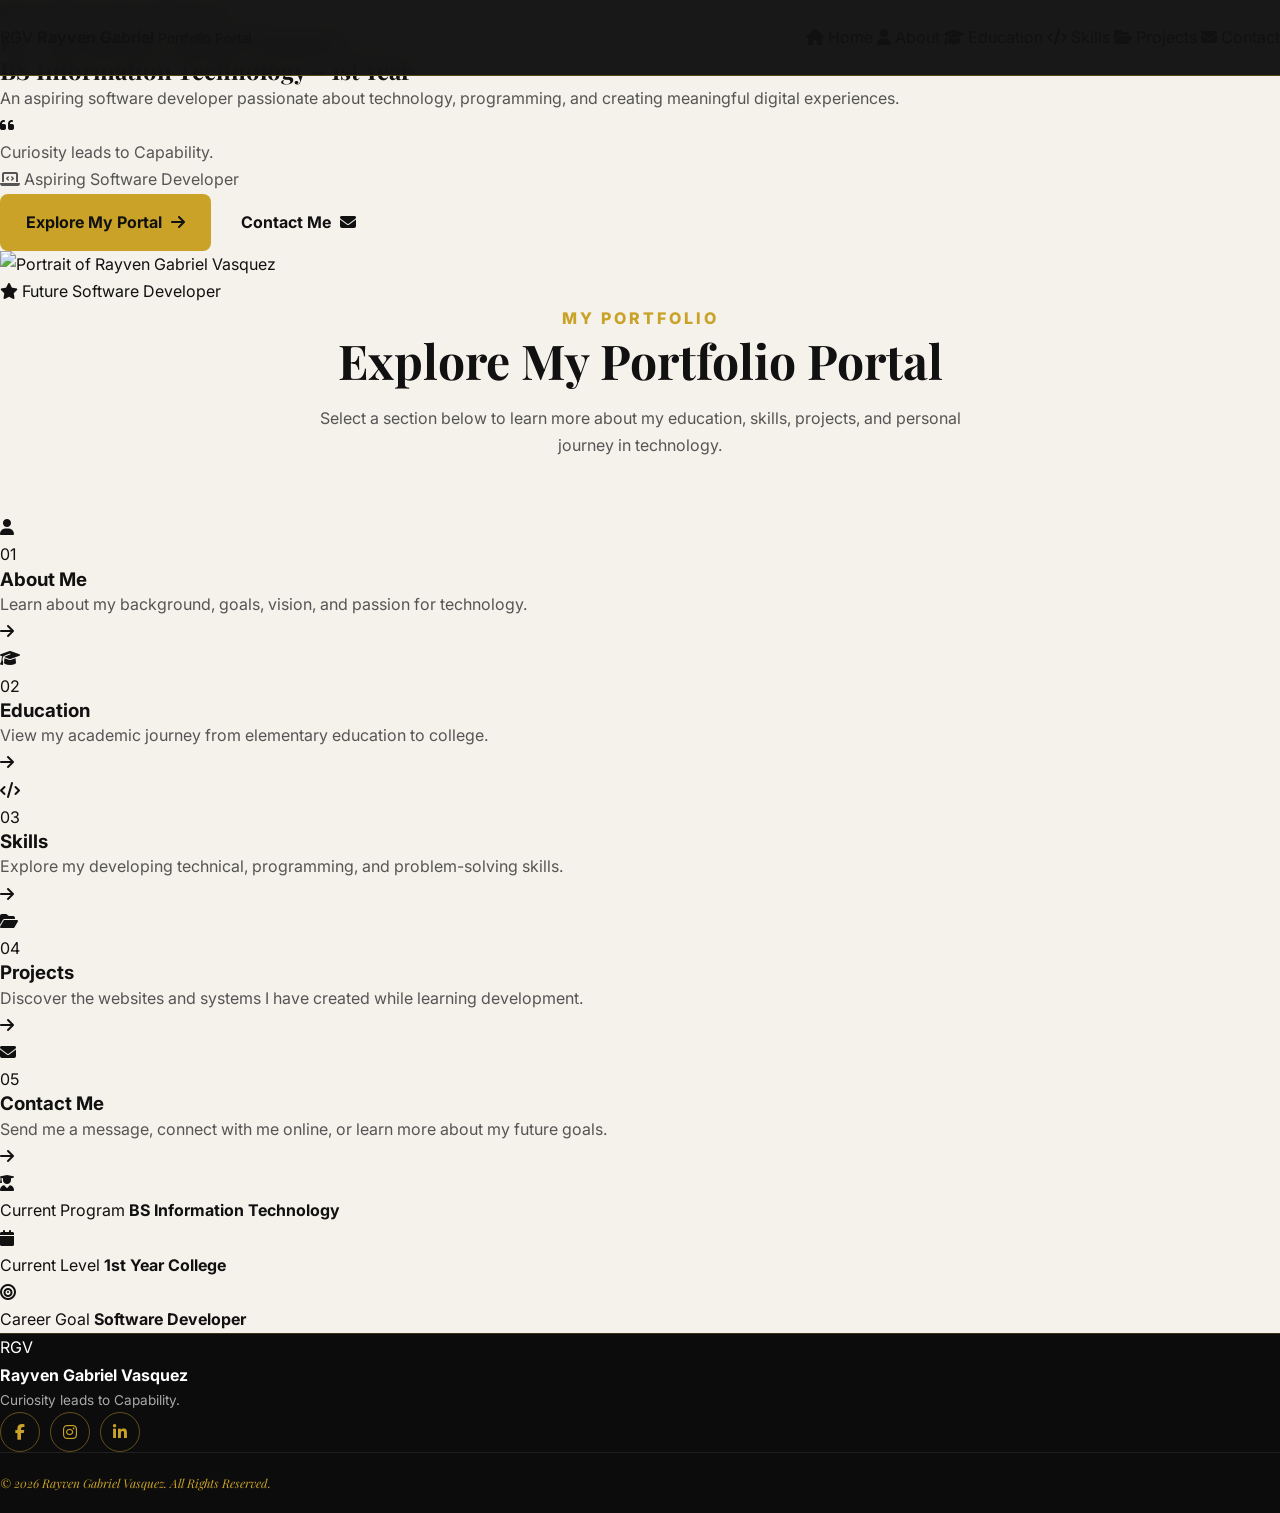
==== commit 801f48a0: "Revise title, headings, and add meta description Updated the title and various section headings to e" ====
--- a/index.html
+++ b/index.html
@@ -5,16 +5,21 @@
     <meta charset="UTF-8">
     <meta name="viewport" content="width=device-width, initial-scale=1.0">
 
-    <title>Rayven Gabriel Vasquez | Mobile Portfolio</title>
+    <title>Rayven Gabriel Vasquez | Portfolio Portal</title>
+
+    <meta name="description"
+        content="Personal portfolio of Rayven Gabriel Vasquez, a BS Information Technology student and aspiring Software Developer.">
 
     <!-- Google Fonts -->
     <link rel="preconnect" href="https://fonts.googleapis.com">
     <link rel="preconnect" href="https://fonts.gstatic.com" crossorigin>
 
-    <link href="https://fonts.googleapis.com/css2?family=Inter:wght@400;500;600;700;800&family=Playfair+Display:wght@600;700&display=swap" rel="stylesheet">
-
-    <!-- Font Awesome Icons -->
-    <link rel="stylesheet" href="https://cdnjs.cloudflare.com/ajax/libs/font-awesome/6.7.2/css/all.min.css">
+    <link href="https://fonts.googleapis.com/css2?family=Inter:wght@400;500;600;700;800&family=Playfair+Display:wght@600;700&display=swap"
+        rel="stylesheet">
+
+    <!-- Font Awesome -->
+    <link rel="stylesheet"
+        href="https://cdnjs.cloudflare.com/ajax/libs/font-awesome/6.7.2/css/all.min.css">
 
     <!-- Main CSS -->
     <link rel="stylesheet" href="style.css">
@@ -22,46 +27,67 @@
 
 <body>
 
-    <!-- =========================================
-         HEADER / NAVIGATION
-         ========================================= -->
-
-    <header class="header">
-
-        <div class="container nav-container">
-
-            <!-- Logo / Name -->
-            <a href="#home" class="logo">
-                <span class="logo-icon">
-                    <i class="fas fa-code"></i>
-                </span>
-
-                <span class="logo-text">
-                    Rayven<span>.</span>
+    <!-- ================= HEADER ================= -->
+
+    <header class="site-header">
+
+        <div class="header-container">
+
+            <a href="index.html" class="brand">
+                <span class="brand-mark">RGV</span>
+
+                <span class="brand-text">
+                    <strong>Rayven Gabriel</strong>
+                    <small>Portfolio Portal</small>
                 </span>
             </a>
 
 
-            <!-- Hamburger Button -->
-            <button class="menu-toggle" id="menuToggle" aria-label="Open Navigation Menu">
-                <i class="fas fa-bars"></i>
+            <!-- Mobile Menu Button -->
+
+            <button class="menu-toggle"
+                id="menuToggle"
+                aria-label="Open navigation menu"
+                aria-expanded="false">
+
+                <i class="fa-solid fa-bars"></i>
+
             </button>
 
 
-            <!-- Navigation Menu -->
-            <nav class="nav-menu" id="navMenu">
-
-                <a href="#home" class="active">Home</a>
-
-                <a href="#about">About</a>
-
-                <a href="#education">Education</a>
-
-                <a href="#skills">Skills</a>
-
-                <a href="#projects">Projects</a>
-
-                <a href="#contact">Contact</a>
+            <!-- Navigation -->
+
+            <nav class="main-nav" id="navMenu">
+
+                <a href="index.html" class="active">
+                    <i class="fa-solid fa-house"></i>
+                    <span>Home</span>
+                </a>
+
+                <a href="about.html">
+                    <i class="fa-solid fa-user"></i>
+                    <span>About</span>
+                </a>
+
+                <a href="education.html">
+                    <i class="fa-solid fa-graduation-cap"></i>
+                    <span>Education</span>
+                </a>
+
+                <a href="skills.html">
+                    <i class="fa-solid fa-code"></i>
+                    <span>Skills</span>
+                </a>
+
+                <a href="projects.html">
+                    <i class="fa-solid fa-folder-open"></i>
+                    <span>Projects</span>
+                </a>
+
+                <a href="contact.html">
+                    <i class="fa-solid fa-envelope"></i>
+                    <span>Contact</span>
+                </a>
 
             </nav>
 
@@ -70,65 +96,38 @@
     </header>
 
 
-    <!-- =========================================
-         MAIN CONTENT
-         ========================================= -->
+    <!-- ================= MAIN CONTENT ================= -->
 
     <main>
 
-
-        <!-- =====================================
-             HOME SECTION
-             ===================================== -->
-
-        <section id="home" class="hero-section">
-
-            <div class="container hero-container">
-
-                <!-- Profile Image -->
-                <div class="hero-image-wrapper">
-
-                    <div class="profile-frame">
-
-                        <img src="images/profile.jpg"
-                             alt="Rayven Gabriel Vasquez Profile Picture"
-                             class="profile-image">
-
-                    </div>
-
-                    <div class="gold-circle circle-one"></div>
-                    <div class="gold-circle circle-two"></div>
-
-                </div>
-
-
-                <!-- Hero Text -->
-                <div class="hero-content">
-
-                    <p class="hero-introduction">
-                        Hello, I'm
+        <!-- ================= HOME HERO ================= -->
+
+        <section class="home-section">
+
+            <div class="home-container">
+
+                <div class="home-content">
+
+                    <p class="welcome-text">
+                        WELCOME TO MY PORTFOLIO
                     </p>
 
                     <h1>
-                        Rayven Gabriel<br>
-                        <span>Vasquez</span>
+                        Hi, I'm <span>Rayven Gabriel Vasquez</span>
                     </h1>
 
                     <h2>
-                        BS Information Technology Student
+                        BS Information Technology – 1st Year
                     </h2>
 
-                    <p class="hero-description">
-                        An aspiring software developer passionate about
-                        technology, programming, and creating meaningful
-                        digital experiences.
+                    <p class="home-description">
+                        An aspiring software developer passionate about technology,
+                        programming, and creating meaningful digital experiences.
                     </p>
 
-
-                    <!-- Motto -->
                     <div class="motto-box">
 
-                        <i class="fas fa-quote-left"></i>
+                        <i class="fa-solid fa-quote-left"></i>
 
                         <p>
                             Curiosity leads to Capability.
@@ -136,51 +135,48 @@
 
                     </div>
 
-
-                    <!-- Buttons -->
-                    <div class="hero-buttons">
-
-                        <a href="#projects" class="btn btn-primary">
-                            <i class="fas fa-laptop-code"></i>
-                            View My Work
+                    <p class="career-text">
+                        <i class="fa-solid fa-laptop-code"></i>
+                        Aspiring Software Developer
+                    </p>
+
+
+                    <div class="home-buttons">
+
+                        <a href="#portal" class="btn btn-primary">
+                            Explore My Portal
+                            <i class="fa-solid fa-arrow-right"></i>
                         </a>
 
-                        <a href="#contact" class="btn btn-outline">
-                            <i class="fas fa-envelope"></i>
+                        <a href="contact.html" class="btn btn-outline">
                             Contact Me
+                            <i class="fa-solid fa-envelope"></i>
                         </a>
 
                     </div>
 
-
-                    <!-- Social Media Links -->
-                    <div class="social-links">
-
-                        <a href="https://www.facebook.com/"
-                           target="_blank"
-                           aria-label="Facebook">
-
-                            <i class="fab fa-facebook-f"></i>
-
-                        </a>
-
-
-                        <a href="https://www.instagram.com/"
-                           target="_blank"
-                           aria-label="Instagram">
-
-                            <i class="fab fa-instagram"></i>
-
-                        </a>
-
-
-                        <a href="https://www.linkedin.com/"
-                           target="_blank"
-                           aria-label="LinkedIn">
-
-                            <i class="fab fa-linkedin-in"></i>
-
-                        </a>
+                </div>
+
+
+                <!-- PROFILE IMAGE -->
+
+                <div class="home-image-wrapper">
+
+                    <div class="image-decoration decoration-one"></div>
+                    <div class="image-decoration decoration-two"></div>
+
+                    <div class="profile-image-box">
+
+                        <img src="images/profile.jpg"
+                            alt="Portrait of Rayven Gabriel Vasquez">
+
+                    </div>
+
+                    <div class="profile-label">
+
+                        <i class="fa-solid fa-star"></i>
+
+                        <span>Future Software Developer</span>
 
                     </div>
 
@@ -191,868 +187,297 @@
         </section>
 
 
-        <!-- =====================================
-             SCROLL INDICATOR
-             ===================================== -->
-
-        <div class="scroll-indicator">
-
-            <span>Scroll to explore</span>
-
-            <i class="fas fa-arrow-down"></i>
+        <!-- ================= PORTFOLIO PORTAL ================= -->
+
+        <section class="portal-section" id="portal">
+
+            <div class="section-container">
+
+                <div class="section-heading">
+
+                    <p class="section-label">
+                        MY PORTFOLIO
+                    </p>
+
+                    <h2>
+                        Explore My Portfolio Portal
+                    </h2>
+
+                    <p>
+                        Select a section below to learn more about my education,
+                        skills, projects, and personal journey in technology.
+                    </p>
+
+                </div>
+
+
+                <!-- PORTAL CARDS -->
+
+                <div class="portal-grid">
+
+
+                    <!-- ABOUT CARD -->
+
+                    <a href="about.html" class="portal-card">
+
+                        <div class="portal-icon">
+                            <i class="fa-solid fa-user"></i>
+                        </div>
+
+                        <div class="portal-card-content">
+
+                            <span class="card-number">01</span>
+
+                            <h3>About Me</h3>
+
+                            <p>
+                                Learn about my background, goals, vision,
+                                and passion for technology.
+                            </p>
+
+                        </div>
+
+                        <div class="portal-arrow">
+                            <i class="fa-solid fa-arrow-right"></i>
+                        </div>
+
+                    </a>
+
+
+                    <!-- EDUCATION CARD -->
+
+                    <a href="education.html" class="portal-card">
+
+                        <div class="portal-icon">
+                            <i class="fa-solid fa-graduation-cap"></i>
+                        </div>
+
+                        <div class="portal-card-content">
+
+                            <span class="card-number">02</span>
+
+                            <h3>Education</h3>
+
+                            <p>
+                                View my academic journey from elementary
+                                education to college.
+                            </p>
+
+                        </div>
+
+                        <div class="portal-arrow">
+                            <i class="fa-solid fa-arrow-right"></i>
+                        </div>
+
+                    </a>
+
+
+                    <!-- SKILLS CARD -->
+
+                    <a href="skills.html" class="portal-card">
+
+                        <div class="portal-icon">
+                            <i class="fa-solid fa-code"></i>
+                        </div>
+
+                        <div class="portal-card-content">
+
+                            <span class="card-number">03</span>
+
+                            <h3>Skills</h3>
+
+                            <p>
+                                Explore my developing technical,
+                                programming, and problem-solving skills.
+                            </p>
+
+                        </div>
+
+                        <div class="portal-arrow">
+                            <i class="fa-solid fa-arrow-right"></i>
+                        </div>
+
+                    </a>
+
+
+                    <!-- PROJECTS CARD -->
+
+                    <a href="projects.html" class="portal-card">
+
+                        <div class="portal-icon">
+                            <i class="fa-solid fa-folder-open"></i>
+                        </div>
+
+                        <div class="portal-card-content">
+
+                            <span class="card-number">04</span>
+
+                            <h3>Projects</h3>
+
+                            <p>
+                                Discover the websites and systems I have
+                                created while learning development.
+                            </p>
+
+                        </div>
+
+                        <div class="portal-arrow">
+                            <i class="fa-solid fa-arrow-right"></i>
+                        </div>
+
+                    </a>
+
+
+                    <!-- CONTACT CARD -->
+
+                    <a href="contact.html" class="portal-card portal-card-wide">
+
+                        <div class="portal-icon">
+                            <i class="fa-solid fa-envelope"></i>
+                        </div>
+
+                        <div class="portal-card-content">
+
+                            <span class="card-number">05</span>
+
+                            <h3>Contact Me</h3>
+
+                            <p>
+                                Send me a message, connect with me online,
+                                or learn more about my future goals.
+                            </p>
+
+                        </div>
+
+                        <div class="portal-arrow">
+                            <i class="fa-solid fa-arrow-right"></i>
+                        </div>
+
+                    </a>
+
+                </div>
+
+            </div>
+
+        </section>
+
+
+        <!-- ================= QUICK INFORMATION ================= -->
+
+        <section class="quick-info-section">
+
+            <div class="section-container">
+
+                <div class="quick-info-grid">
+
+                    <div class="quick-info-card">
+
+                        <i class="fa-solid fa-user-graduate"></i>
+
+                        <div>
+                            <span>Current Program</span>
+                            <strong>BS Information Technology</strong>
+                        </div>
+
+                    </div>
+
+
+                    <div class="quick-info-card">
+
+                        <i class="fa-solid fa-calendar"></i>
+
+                        <div>
+                            <span>Current Level</span>
+                            <strong>1st Year College</strong>
+                        </div>
+
+                    </div>
+
+
+                    <div class="quick-info-card">
+
+                        <i class="fa-solid fa-bullseye"></i>
+
+                        <div>
+                            <span>Career Goal</span>
+                            <strong>Software Developer</strong>
+                        </div>
+
+                    </div>
+
+                </div>
+
+            </div>
+
+        </section>
+
+    </main>
+
+
+    <!-- ================= FOOTER ================= -->
+
+    <footer class="site-footer">
+
+        <div class="footer-container">
+
+            <div class="footer-brand">
+
+                <span class="brand-mark">RGV</span>
+
+                <div>
+                    <strong>Rayven Gabriel Vasquez</strong>
+                    <p>Curiosity leads to Capability.</p>
+                </div>
+
+            </div>
+
+
+            <div class="footer-socials">
+
+                <a href="#" aria-label="Facebook">
+                    <i class="fa-brands fa-facebook-f"></i>
+                </a>
+
+                <a href="#" aria-label="Instagram">
+                    <i class="fa-brands fa-instagram"></i>
+                </a>
+
+                <a href="#" aria-label="LinkedIn">
+                    <i class="fa-brands fa-linkedin-in"></i>
+                </a>
+
+            </div>
 
         </div>
 
 
-        <!-- =====================================
-             ABOUT SECTION STARTS IN PART 1B
-             ===================================== -->
-
-
-    
-
-        <!-- =========================================
-             ABOUT ME SECTION
-             ========================================= -->
-
-        <section id="about" class="about-section">
-
-            <div class="container">
-
-                <div class="section-heading">
-
-                    <p class="section-label">GET TO KNOW ME</p>
-
-                    <h2>About <span>Me</span></h2>
-
-                    <div class="heading-line"></div>
-
-                </div>
-
-
-                <div class="about-grid">
-
-                    <!-- About Text -->
-                    <div class="about-content">
-
-                        <h3>
-                            Passionate About Technology
-                        </h3>
-
-                        <p>
-                            Hello! I'm Rayven Gabriel Vasquez, a first-year
-                            BS Information Technology student at De La Salle
-                            John Bosco College.
-                        </p>
-
-                        <p>
-                            I am passionate about learning technology,
-                            programming, web development, and software
-                            development. I believe that curiosity is the
-                            beginning of growth and every new skill is an
-                            opportunity to improve.
-                        </p>
-
-                        <p>
-                            My goal is to continuously develop my knowledge
-                            and skills and someday become a professional
-                            Software Developer.
-                        </p>
-
-
-                        <div class="about-details">
-
-                            <div class="detail-item">
-
-                                <i class="fas fa-user-graduate"></i>
-
-                                <div>
-                                    <span>Education</span>
-                                    <strong>BS Information Technology</strong>
-                                </div>
-
-                            </div>
-
-
-                            <div class="detail-item">
-
-                                <i class="fas fa-code"></i>
-
-                                <div>
-                                    <span>Career Goal</span>
-                                    <strong>Aspiring Software Developer</strong>
-                                </div>
-
-                            </div>
-
-                        </div>
-
-                    </div>
-
-
-                    <!-- About Highlight Card -->
-                    <div class="about-card">
-
-                        <div class="about-card-icon">
-                            <i class="fas fa-laptop-code"></i>
-                        </div>
-
-                        <h3>My Vision</h3>
-
-                        <p>
-                            To grow as a technology professional who creates
-                            useful, innovative, and meaningful software
-                            solutions.
-                        </p>
-
-                        <div class="about-card-line"></div>
-
-                        <p class="highlight-text">
-                            Learn. Build. Improve.
-                        </p>
-
-                    </div>
-
-                </div>
-
-            </div>
-
-        </section>
-
-
-        <!-- =========================================
-             EDUCATION SECTION
-             ========================================= -->
-
-        <section id="education" class="education-section">
-
-            <div class="container">
-
-                <div class="section-heading">
-
-                    <p class="section-label">MY ACADEMIC JOURNEY</p>
-
-                    <h2>Education <span>Timeline</span></h2>
-
-                    <div class="heading-line"></div>
-
-                </div>
-
-
-                <div class="timeline">
-
-
-                    <!-- Elementary -->
-                    <div class="timeline-item">
-
-                        <div class="timeline-dot">
-                            <i class="fas fa-school"></i>
-                        </div>
-
-                        <div class="timeline-card">
-
-                            <span class="timeline-year">
-                                2011 – 2018
-                            </span>
-
-                            <h3>Mangagoy Hilltop Elementary</h3>
-
-                            <p>
-                                Elementary Education
-                            </p>
-
-                        </div>
-
-                    </div>
-
-
-                    <!-- Junior High School -->
-                    <div class="timeline-item">
-
-                        <div class="timeline-dot">
-                            <i class="fas fa-book"></i>
-                        </div>
-
-                        <div class="timeline-card">
-
-                            <span class="timeline-year">
-                                2018 – 2023
-                            </span>
-
-                            <h3>
-                                De La Salle John Bosco College
-                            </h3>
-
-                            <p>
-                                Junior High School
-                            </p>
-
-                        </div>
-
-                    </div>
-
-
-                    <!-- Senior High School -->
-                    <div class="timeline-item">
-
-                        <div class="timeline-dot">
-                            <i class="fas fa-graduation-cap"></i>
-                        </div>
-
-                        <div class="timeline-card">
-
-                            <span class="timeline-year">
-                                2023 – 2025
-                            </span>
-
-                            <h3>
-                                De La Salle John Bosco College
-                            </h3>
-
-                            <p>
-                                Senior High School
-                            </p>
-
-                        </div>
-
-                    </div>
-
-
-                    <!-- College -->
-                    <div class="timeline-item">
-
-                        <div class="timeline-dot">
-                            <i class="fas fa-university"></i>
-                        </div>
-
-                        <div class="timeline-card current">
-
-                            <span class="timeline-year">
-                                Present
-                            </span>
-
-                            <h3>
-                                De La Salle John Bosco College
-                            </h3>
-
-                            <p>
-                                Bachelor of Science in Information Technology
-                            </p>
-
-                            <span class="current-badge">
-                                Currently Studying
-                            </span>
-
-                        </div>
-
-                    </div>
-
-
-                </div>
-
-            </div>
-
-        </section>
-
-
-        <!-- =========================================
-             SKILLS SECTION
-             ========================================= -->
-
-        <section id="skills" class="skills-section">
-
-            <div class="container">
-
-                <div class="section-heading">
-
-                    <p class="section-label">WHAT I CAN DO</p>
-
-                    <h2>My <span>Skills</span></h2>
-
-                    <div class="heading-line"></div>
-
-                </div>
-
-
-                <div class="skills-intro">
-
-                    <p>
-                        These are some of the technologies and tools I am
-                        currently learning and developing through my studies
-                        and personal projects.
-                    </p>
-
-                </div>
-
-
-                <div class="skills-grid">
-
-
-                    <!-- HTML -->
-                    <div class="skill-card">
-
-                        <div class="skill-icon">
-                            <i class="fab fa-html5"></i>
-                        </div>
-
-                        <h3>HTML</h3>
-
-                        <p>
-                            Creating structured and semantic web pages.
-                        </p>
-
-                        <div class="skill-level">
-                            <span>Learning</span>
-                        </div>
-
-                    </div>
-
-
-                    <!-- CSS -->
-                    <div class="skill-card">
-
-                        <div class="skill-icon">
-                            <i class="fab fa-css3-alt"></i>
-                        </div>
-
-                        <h3>CSS</h3>
-
-                        <p>
-                            Designing responsive and attractive websites.
-                        </p>
-
-                        <div class="skill-level">
-                            <span>Learning</span>
-                        </div>
-
-                    </div>
-
-
-                    <!-- Java -->
-                    <div class="skill-card">
-
-                        <div class="skill-icon">
-                            <i class="fab fa-java"></i>
-                        </div>
-
-                        <h3>Java</h3>
-
-                        <p>
-                            Learning object-oriented programming concepts.
-                        </p>
-
-                        <div class="skill-level">
-                            <span>Beginner</span>
-                        </div>
-
-                    </div>
-
-
-                    <!-- GitHub -->
-                    <div class="skill-card">
-
-                        <div class="skill-icon">
-                            <i class="fab fa-github"></i>
-                        </div>
-
-                        <h3>GitHub</h3>
-
-                        <p>
-                            Managing and publishing personal projects.
-                        </p>
-
-                        <div class="skill-level">
-                            <span>Learning</span>
-                        </div>
-
-                    </div>
-
-
-                    <!-- Problem Solving -->
-                    <div class="skill-card">
-
-                        <div class="skill-icon">
-                            <i class="fas fa-lightbulb"></i>
-                        </div>
-
-                        <h3>Problem Solving</h3>
-
-                        <p>
-                            Developing logical thinking and programming
-                            solutions.
-                        </p>
-
-                        <div class="skill-level">
-                            <span>Developing</span>
-                        </div>
-
-                    </div>
-
-
-                    <!-- Web Development -->
-                    <div class="skill-card">
-
-                        <div class="skill-icon">
-                            <i class="fas fa-globe"></i>
-                        </div>
-
-                        <h3>Web Development</h3>
-
-                        <p>
-                            Building responsive and user-friendly websites.
-                        </p>
-
-                        <div class="skill-level">
-                            <span>Developing</span>
-                        </div>
-
-                    </div>
-
-
-                </div>
-
-            </div>
-
-            </section>
-
-        <!-- ================= PROJECTS SECTION ================= -->
-
-<section class="projects-section" id="projects">
-
-    <div class="container">
-
-        <div class="section-heading">
-            <span class="section-label">MY WORK</span>
-
-            <h2>Featured Projects</h2>
-
-            <div class="heading-line"></div>
+        <div class="footer-bottom">
 
             <p>
-                Here are some of the projects I have created while learning
-                Information Technology and web development.
-            </p>
-        </div>
-
-
-        <div class="projects-grid">
-
-
-            <!-- PROJECT 1 -->
-
-            <article class="project-card">
-
-                <div class="project-icon">
-                    <i class="fas fa-file-certificate"></i>
-                </div>
-
-                <div class="project-content">
-
-                    <span class="project-number">01</span>
-
-                    <h3>
-                        Automated Transcript and Credential Retrieval System
-                    </h3>
-
-                    <p>
-                        A web-based prototype designed to help students request
-                        transcripts, diplomas, good moral certificates, and
-                        other school credentials online.
-                    </p>
-
-                    <div class="project-tags">
-
-                        <span>HTML</span>
-                        <span>CSS</span>
-                        <span>JavaScript</span>
-                        <span>GitHub</span>
-
-                    </div>
-
-                    <a href="#" class="project-link">
-                        View Project
-                        <i class="fas fa-arrow-right"></i>
-                    </a>
-
-                </div>
-
-            </article>
-
-
-
-            <!-- PROJECT 2 -->
-
-            <article class="project-card">
-
-                <div class="project-icon">
-                    <i class="fas fa-mobile-screen-button"></i>
-                </div>
-
-                <div class="project-content">
-
-                    <span class="project-number">02</span>
-
-                    <h3>
-                        Mobile Portfolio Website
-                    </h3>
-
-                    <p>
-                        A responsive personal portfolio website that presents
-                        my profile, education, skills, projects, and contact
-                        information in a mobile-friendly design.
-                    </p>
-
-                    <div class="project-tags">
-
-                        <span>Responsive Design</span>
-                        <span>HTML</span>
-                        <span>CSS</span>
-                        <span>JavaScript</span>
-
-                    </div>
-
-                    <a href="#" class="project-link">
-                        View Project
-                        <i class="fas fa-arrow-right"></i>
-                    </a>
-
-                </div>
-
-            </article>
-
-
-
-            <!-- PROJECT 3 -->
-
-            <article class="project-card">
-
-                <div class="project-icon">
-                    <i class="fas fa-code"></i>
-                </div>
-
-                <div class="project-content">
-
-                    <span class="project-number">03</span>
-
-                    <h3>
-                        Future Web Development Projects
-                    </h3>
-
-                    <p>
-                        More projects will be added as I continue developing
-                        my programming, problem-solving, and software
-                        development skills.
-                    </p>
-
-                    <div class="project-tags">
-
-                        <span>Java</span>
-                        <span>Programming</span>
-                        <span>Problem Solving</span>
-
-                    </div>
-
-                    <a href="#contact" class="project-link">
-                        Contact Me
-                        <i class="fas fa-arrow-right"></i>
-                    </a>
-
-                </div>
-
-            </article>
-
-        </div>
-
-    </div>
-
-</section>
-
-
-
-<!-- ================= CONTACT SECTION ================= -->
-
-<section class="contact-section" id="contact">
-
-    <div class="container">
-
-        <div class="section-heading">
-
-            <span class="section-label">GET IN TOUCH</span>
-
-            <h2>Let's Connect</h2>
-
-            <div class="heading-line"></div>
-
-            <p>
-                Feel free to send me a message. I would be happy to connect,
-                discuss ideas, or talk about future projects.
-            </p>
-
-        </div>
-
-
-        <div class="contact-grid">
-
-
-            <!-- CONTACT INFORMATION -->
-
-            <div class="contact-info">
-
-                <h3>Contact Information</h3>
-
-                <p>
-                    You can reach me through my social media accounts or send
-                    me a message using the contact form.
-                </p>
-
-
-                <div class="contact-item">
-
-                    <div class="contact-icon">
-                        <i class="fas fa-user"></i>
-                    </div>
-
-                    <div>
-                        <span>Name</span>
-                        <strong>Rayven Gabriel Vasquez</strong>
-                    </div>
-
-                </div>
-
-
-                <div class="contact-item">
-
-                    <div class="contact-icon">
-                        <i class="fas fa-graduation-cap"></i>
-                    </div>
-
-                    <div>
-                        <span>Program</span>
-                        <strong>BS Information Technology - 1st Year</strong>
-                    </div>
-
-                </div>
-
-
-                <div class="contact-item">
-
-                    <div class="contact-icon">
-                        <i class="fas fa-laptop-code"></i>
-                    </div>
-
-                    <div>
-                        <span>Career Goal</span>
-                        <strong>Aspiring Software Developer</strong>
-                    </div>
-
-                </div>
-
-
-                <div class="contact-socials">
-
-                    <h4>Follow Me</h4>
-
-                    <div class="social-links">
-
-                        <!-- Replace these links with your actual profile URLs -->
-
-                        <a href="https://www.facebook.com/"
-                           target="_blank"
-                           rel="noopener noreferrer"
-                           aria-label="Facebook">
-
-                            <i class="fab fa-facebook-f"></i>
-
-                        </a>
-
-
-                        <a href="https://www.instagram.com/"
-                           target="_blank"
-                           rel="noopener noreferrer"
-                           aria-label="Instagram">
-
-                            <i class="fab fa-instagram"></i>
-
-                        </a>
-
-
-                        <a href="https://www.linkedin.com/"
-                           target="_blank"
-                           rel="noopener noreferrer"
-                           aria-label="LinkedIn">
-
-                            <i class="fab fa-linkedin-in"></i>
-
-                        </a>
-
-                    </div>
-
-                </div>
-
-            </div>
-
-
-
-            <!-- MESSAGE FORM -->
-
-            <div class="contact-form-container">
-
-                <form id="messageForm" class="contact-form">
-
-                    <div class="form-group">
-
-                        <label for="name">Full Name</label>
-
-                        <input
-                            type="text"
-                            id="name"
-                            name="name"
-                            placeholder="Enter your full name"
-                            required
-                        >
-
-                    </div>
-
-
-                    <div class="form-group">
-
-                        <label for="email">Email Address</label>
-
-                        <input
-                            type="email"
-                            id="email"
-                            name="email"
-                            placeholder="Enter your email address"
-                            required
-                        >
-
-                    </div>
-
-
-                    <div class="form-group">
-
-                        <label for="message">Your Message</label>
-
-                        <textarea
-                            id="message"
-                            name="message"
-                            rows="6"
-                            placeholder="Write your message here..."
-                            required
-                        ></textarea>
-
-                    </div>
-
-
-                    <button type="submit" class="btn btn-primary">
-
-                        <i class="fas fa-paper-plane"></i>
-
-                        Send Message
-
-                    </button>
-
-                </form>
-
-            </div>
-
-        </div>
-
-    </div>
-
-</section>
-
-
-</main>
-
-
-<!-- ================= FOOTER ================= -->
-
-<footer class="site-footer">
-
-    <div class="container">
-
-        <div class="footer-content">
-
-            <div class="footer-brand">
-
-                <h3>Rayven Gabriel Vasquez</h3>
-
-                <p>
-                    BS Information Technology Student | Aspiring Software Developer
-                </p>
-
-            </div>
-
-
-            <div class="footer-socials">
-
-                <a href="https://www.facebook.com/"
-                   target="_blank"
-                   rel="noopener noreferrer"
-                   aria-label="Facebook">
-
-                    <i class="fab fa-facebook-f"></i>
-
-                </a>
-
-
-                <a href="https://www.instagram.com/"
-                   target="_blank"
-                   rel="noopener noreferrer"
-                   aria-label="Instagram">
-
-                    <i class="fab fa-instagram"></i>
-
-                </a>
-
-
-                <a href="https://www.linkedin.com/"
-                   target="_blank"
-                   rel="noopener noreferrer"
-                   aria-label="LinkedIn">
-
-                    <i class="fab fa-linkedin-in"></i>
-
-                </a>
-
-            </div>
-
-        </div>
-
-
-        <div class="footer-bottom">
-
-            <p>
-                &copy; <span id="currentYear"></span>
+                © <span id="currentYear"></span>
                 Rayven Gabriel Vasquez. All Rights Reserved.
             </p>
 
-            <p>
-                Curiosity leads to Capability.
-            </p>
-
         </div>
 
-    </div>
-
-</footer>
-
-
-
-<!-- ================= SCROLL TO TOP BUTTON ================= -->
-
-<button id="scrollTop" class="scroll-top" aria-label="Scroll to top">
-
-    <i class="fas fa-arrow-up"></i>
-
-</button>
-
-
-<script src="script.js"></script>
+    </footer>
+
+
+    <!-- Scroll to Top -->
+
+    <button class="scroll-top"
+        id="scrollTop"
+        aria-label="Scroll to top">
+
+        <i class="fa-solid fa-arrow-up"></i>
+
+    </button>
+
+
+    <!-- JavaScript -->
+
+    <script src="script.js"></script>
 
 </body>
 
-                        </html>
-
-            
+                    </html>
--- a/style.css
+++ b/style.css
@@ -1,99 +1,2283 @@
-/* =====================================================
-   RAYVEN GABRIEL G. VASQUEZ
-   MOBILE-FIRST PERSONAL PORTFOLIO
-   Color Theme: Brown | Gold | Black | White
-   ===================================================== */
-
-
-/* =====================================================
-   ROOT VARIABLES
-   ===================================================== */
+/* =========================================================
+   RAYVEN GABRIEL VASQUEZ
+   MOBILE PORTFOLIO
+   PART 2A — BASE STYLES
+   ========================================================= */
+
+
+/* ================= ROOT COLORS ================= */
 
 :root {
 
-    --brown-dark: #211b17;
-    --brown: #3a2a20;
-    --brown-light: #6b4f3b;
-
-    --gold: #d5a94d;
-    --gold-dark: #a47727;
-    --gold-light: #e7c979;
-
-    --cream: #f8f5ef;
-    --beige: #e9dfd0;
+    --brown-dark: #2b1d16;
+    --brown: #5a3a2a;
+    --brown-light: #7a523b;
+
+    --gold: #c9a227;
+    --gold-light: #e3c65a;
+
+    --black: #111111;
+    --black-soft: #1b1b1b;
+
+    --gray-dark: #555555;
+    --gray: #888888;
+    --gray-light: #d8d5d1;
 
     --white: #ffffff;
-    --black: #15110e;
-
-    --gray-text: #6b6258;
-    --border: #ded4c7;
-
-}
-
-
-/* =====================================================
-   RESET
-   ===================================================== */
+    --cream: #f5f1eb;
+
+    --success: #3f7d45;
+    --danger: #b23a3a;
+
+    --shadow:
+        0 10px 30px rgba(0, 0, 0, 0.15);
+
+    --radius: 14px;
+
+    --transition: 0.3s ease;
+}
+
+
+/* ================= RESET ================= */
 
 * {
-
     margin: 0;
     padding: 0;
-
     box-sizing: border-box;
-
 }
 
 
 html {
-
     scroll-behavior: smooth;
-
 }
 
 
 body {
 
-    font-family: 'DM Sans', sans-serif;
+    font-family: "Inter", Arial, sans-serif;
+
+    background: var(--cream);
+
+    color: var(--black);
+
+    line-height: 1.7;
+
+    overflow-x: hidden;
+}
+
+
+img {
+    max-width: 100%;
+    display: block;
+}
+
+
+a {
+    text-decoration: none;
+    color: inherit;
+}
+
+
+button,
+input,
+textarea {
+    font: inherit;
+}
+
+
+/* ================= CONTAINER ================= */
+
+.container {
+
+    width: 100%;
+
+    max-width: 1150px;
+
+    margin: 0 auto;
+
+    padding-left: 24px;
+    padding-right: 24px;
+}
+
+
+/* ================= HEADINGS ================= */
+
+h1,
+h2,
+h3,
+h4 {
+
+    line-height: 1.2;
+
+    color: var(--black);
+}
+
+
+h1,
+h2 {
+
+    font-family: "Playfair Display", Georgia, serif;
+}
+
+
+p {
+    color: var(--gray-dark);
+}
+
+
+/* ================= SECTION HEADING ================= */
+
+.section-heading {
+
+    text-align: center;
+
+    max-width: 720px;
+
+    margin: 0 auto 55px;
+}
+
+
+.section-label {
+
+    display: inline-block;
+
+    margin-bottom: 10px;
+
+    color: var(--gold);
+
+    font-size: 0.8rem;
+
+    font-weight: 800;
+
+    letter-spacing: 3px;
+
+    text-transform: uppercase;
+}
+
+
+.section-heading h2 {
+
+    font-size: clamp(2rem, 5vw, 3rem);
+
+    margin-bottom: 15px;
+}
+
+
+.heading-line {
+
+    width: 65px;
+
+    height: 4px;
+
+    background: var(--gold);
+
+    border-radius: 20px;
+
+    margin: 0 auto 20px;
+}
+
+
+.section-heading p {
+
+    max-width: 650px;
+
+    margin: 0 auto;
+
+    font-size: 1rem;
+}
+
+
+/* ================= BUTTONS ================= */
+
+.btn {
+
+    display: inline-flex;
+
+    align-items: center;
+
+    justify-content: center;
+
+    gap: 9px;
+
+    padding: 13px 24px;
+
+    border-radius: 8px;
+
+    border: 2px solid transparent;
+
+    font-weight: 700;
+
+    cursor: pointer;
+
+    transition: var(--transition);
+}
+
+
+.btn-primary {
+
+    background: var(--gold);
+
+    color: var(--black);
+}
+
+
+.btn-primary:hover {
+
+    background: var(--gold-light);
+
+    transform: translateY(-3px);
+
+    box-shadow: var(--shadow);
+}
+
+
+.btn-secondary {
+
+    background: transparent;
+
+    color: var(--white);
+
+    border-color: var(--gold);
+}
+
+
+.btn-secondary:hover {
+
+    background: var(--gold);
+
+    color: var(--black);
+
+    transform: translateY(-3px);
+}
+
+
+/* ================= SCROLLBAR ================= */
+
+::-webkit-scrollbar {
+    width: 9px;
+}
+
+
+::-webkit-scrollbar-track {
+    background: var(--black);
+}
+
+
+::-webkit-scrollbar-thumb {
+
+    background: var(--gold);
+
+    border-radius: 20px;
+}
+
+
+::-webkit-scrollbar-thumb:hover {
+
+    background: var(--gold-light);
+}
+
+
+/* ================= SELECTION ================= */
+
+::selection {
+
+    background: var(--gold);
+
+    color: var(--black);
+}
+
+
+/* ================= MOBILE ACCESSIBILITY ================= */
+
+button:focus-visible,
+a:focus-visible,
+input:focus-visible,
+textarea:focus-visible {
+
+    outline: 3px solid var(--gold);
+
+    outline-offset: 3px;
+}
+
+
+/* ================= RESPONSIVE BASE ================= */
+
+@media (max-width: 768px) {
+
+    .container {
+
+        padding-left: 18px;
+
+        padding-right: 18px;
+    }
+
+
+    .section-heading {
+
+        margin-bottom: 40px;
+    }
+
+
+    .section-heading h2 {
+
+        font-size: 2rem;
+    }
+
+}
+/* =========================================================
+   PART 2B — HEADER + HOME SECTION
+   ========================================================= */
+
+
+/* ================= HEADER ================= */
+
+.site-header {
+
+    position: fixed;
+
+    top: 0;
+    left: 0;
+
+    width: 100%;
+
+    height: 76px;
+
+    z-index: 1000;
+
+    background: rgba(17, 17, 17, 0.97);
+
+    border-bottom: 1px solid rgba(201, 162, 39, 0.35);
+
+    backdrop-filter: blur(10px);
+}
+
+
+/* ================= HEADER CONTENT ================= */
+
+.header-container {
+
+    height: 100%;
+
+    display: flex;
+
+    align-items: center;
+
+    justify-content: space-between;
+}
+
+
+/* ================= LOGO ================= */
+
+.logo {
+
+    display: flex;
+
+    align-items: center;
+
+    gap: 10px;
+
+    color: var(--white);
+
+    font-weight: 800;
+
+    font-size: 1.05rem;
+}
+
+
+.logo-icon {
+
+    width: 40px;
+
+    height: 40px;
+
+    display: flex;
+
+    align-items: center;
+
+    justify-content: center;
+
+    border-radius: 50%;
+
+    background: var(--gold);
+
+    color: var(--black);
+
+    font-family: "Playfair Display", Georgia, serif;
+
+    font-weight: 900;
+
+    font-size: 1.1rem;
+}
+
+
+.logo-text {
+
+    color: var(--white);
+
+    white-space: nowrap;
+}
+
+
+.logo-text span {
+
+    color: var(--gold);
+}
+
+
+/* ================= NAVIGATION ================= */
+
+.nav-menu {
+
+    display: flex;
+
+    align-items: center;
+
+    gap: 28px;
+
+    list-style: none;
+}
+
+
+.nav-menu a {
+
+    position: relative;
+
+    color: #eeeeee;
+
+    font-size: 0.9rem;
+
+    font-weight: 600;
+
+    transition: var(--transition);
+}
+
+
+.nav-menu a::after {
+
+    content: "";
+
+    position: absolute;
+
+    left: 0;
+
+    bottom: -7px;
+
+    width: 0;
+
+    height: 2px;
+
+    background: var(--gold);
+
+    transition: var(--transition);
+}
+
+
+.nav-menu a:hover {
+
+    color: var(--gold);
+}
+
+
+.nav-menu a:hover::after {
+
+    width: 100%;
+}
+
+
+/* ================= HAMBURGER ================= */
+
+.menu-toggle {
+
+    display: none;
+
+    width: 44px;
+
+    height: 44px;
+
+    border: 1px solid rgba(201, 162, 39, 0.5);
+
+    border-radius: 8px;
+
+    background: transparent;
+
+    color: var(--gold);
+
+    cursor: pointer;
+
+    font-size: 1.3rem;
+
+    align-items: center;
+
+    justify-content: center;
+
+    transition: var(--transition);
+}
+
+
+.menu-toggle:hover {
+
+    background: var(--gold);
+
+    color: var(--black);
+}
+
+
+/* =========================================================
+   HOME / HERO
+   ========================================================= */
+
+.hero-section {
+
+    min-height: 100vh;
+
+    padding-top: 76px;
+
+    display: flex;
+
+    align-items: center;
+
+    background:
+
+        linear-gradient(
+            135deg,
+            var(--brown-dark) 0%,
+            var(--black) 55%,
+            #3b2920 100%
+        );
+
+    color: var(--white);
+
+    position: relative;
+
+    overflow: hidden;
+}
+
+
+/* Decorative gold circle */
+
+.hero-section::before {
+
+    content: "";
+
+    position: absolute;
+
+    width: 420px;
+
+    height: 420px;
+
+    border: 1px solid rgba(201, 162, 39, 0.15);
+
+    border-radius: 50%;
+
+    top: -180px;
+
+    right: -120px;
+}
+
+
+/* Decorative second circle */
+
+.hero-section::after {
+
+    content: "";
+
+    position: absolute;
+
+    width: 280px;
+
+    height: 280px;
+
+    border: 1px solid rgba(201, 162, 39, 0.12);
+
+    border-radius: 50%;
+
+    bottom: -150px;
+
+    left: -100px;
+}
+
+
+/* ================= HERO CONTAINER ================= */
+
+.hero-container {
+
+    width: 100%;
+
+    max-width: 1150px;
+
+    margin: 0 auto;
+
+    padding: 80px 24px;
+
+    display: grid;
+
+    grid-template-columns: 1fr 1fr;
+
+    align-items: center;
+
+    gap: 70px;
+
+    position: relative;
+
+    z-index: 2;
+}
+
+
+/* ================= PROFILE FRAME ================= */
+
+.profile-frame {
+
+    width: 330px;
+
+    height: 330px;
+
+    margin: 0 auto;
+
+    padding: 8px;
+
+    border-radius: 50%;
+
+    background:
+
+        linear-gradient(
+            135deg,
+            var(--gold),
+            var(--gold-light),
+            var(--brown-light)
+        );
+
+    box-shadow:
+
+        0 0 0 8px rgba(201, 162, 39, 0.08),
+
+        0 20px 50px rgba(0, 0, 0, 0.45);
+}
+
+
+/* ================= PROFILE IMAGE ================= */
+
+.profile-image {
+
+    width: 100%;
+
+    height: 100%;
+
+    object-fit: cover;
+
+    border-radius: 50%;
+
+    border: 6px solid var(--black);
+
+    background: var(--gray-light);
+}
+
+
+/* ================= HERO CONTENT ================= */
+
+.hero-content {
+
+    color: var(--white);
+}
+
+
+.hero-content .small-heading {
+
+    display: inline-block;
+
+    margin-bottom: 12px;
+
+    color: var(--gold-light);
+
+    font-size: 0.85rem;
+
+    font-weight: 800;
+
+    letter-spacing: 3px;
+
+    text-transform: uppercase;
+}
+
+
+.hero-content h1 {
+
+    color: var(--white);
+
+    font-size: clamp(2.8rem, 6vw, 5rem);
+
+    margin-bottom: 12px;
+
+    line-height: 1.05;
+}
+
+
+.hero-content h1 span {
+
+    color: var(--gold);
+}
+
+
+.hero-content h2 {
+
+    color: #dddddd;
+
+    font-family: "Inter", Arial, sans-serif;
+
+    font-size: clamp(1.1rem, 3vw, 1.5rem);
+
+    font-weight: 500;
+
+    margin-bottom: 22px;
+}
+
+
+.hero-content p {
+
+    color: #d2d2d2;
+
+    max-width: 600px;
+
+    font-size: 1rem;
+
+    margin-bottom: 20px;
+}
+
+
+/* ================= MOTTO ================= */
+
+.hero-motto {
+
+    display: flex;
+
+    align-items: center;
+
+    gap: 12px;
+
+    margin: 22px 0 30px;
+
+    color: var(--gold-light);
+
+    font-family: "Playfair Display", Georgia, serif;
+
+    font-size: 1.25rem;
+
+    font-style: italic;
+}
+
+
+.hero-motto i {
+
+    color: var(--gold);
+
+    font-size: 1rem;
+}
+
+
+/* ================= HERO BUTTONS ================= */
+
+.hero-buttons {
+
+    display: flex;
+
+    flex-wrap: wrap;
+
+    gap: 13px;
+
+    margin-bottom: 28px;
+}
+
+
+/* ================= SOCIAL LINKS ================= */
+
+.social-links {
+
+    display: flex;
+
+    align-items: center;
+
+    gap: 12px;
+}
+
+
+.social-links a {
+
+    width: 42px;
+
+    height: 42px;
+
+    display: flex;
+
+    align-items: center;
+
+    justify-content: center;
+
+    border: 1px solid rgba(201, 162, 39, 0.6);
+
+    border-radius: 50%;
+
+    color: var(--gold);
+
+    background: rgba(255, 255, 255, 0.03);
+
+    transition: var(--transition);
+}
+
+
+.social-links a:hover {
+
+    background: var(--gold);
+
+    color: var(--black);
+
+    transform: translateY(-4px);
+}
+
+
+/* ================= SCROLL INDICATOR ================= */
+
+.scroll-indicator {
+
+    position: absolute;
+
+    bottom: 25px;
+
+    left: 50%;
+
+    transform: translateX(-50%);
+
+    z-index: 3;
+
+    color: var(--gold);
+
+    font-size: 1.2rem;
+
+    animation: scrollBounce 1.8s infinite;
+}
+
+
+@keyframes scrollBounce {
+
+    0%,
+    100% {
+
+        transform: translate(-50%, 0);
+    }
+
+    50% {
+
+        transform: translate(-50%, 8px);
+    }
+}
+
+
+/* =========================================================
+   MOBILE HEADER + HERO
+   ========================================================= */
+
+@media (max-width: 900px) {
+
+    .nav-menu {
+
+        position: absolute;
+
+        top: 76px;
+
+        left: 0;
+
+        width: 100%;
+
+        padding: 20px;
+
+        flex-direction: column;
+
+        align-items: stretch;
+
+        gap: 5px;
+
+        background: var(--black-soft);
+
+        border-bottom: 1px solid rgba(201, 162, 39, 0.35);
+
+        opacity: 0;
+
+        visibility: hidden;
+
+        transform: translateY(-10px);
+
+        transition: var(--transition);
+    }
+
+
+    .nav-menu.active {
+
+        opacity: 1;
+
+        visibility: visible;
+
+        transform: translateY(0);
+    }
+
+
+    .nav-menu a {
+
+        display: block;
+
+        padding: 12px 15px;
+
+        border-radius: 7px;
+    }
+
+
+    .nav-menu a:hover {
+
+        background: rgba(201, 162, 39, 0.1);
+    }
+
+
+    .nav-menu a::after {
+
+        display: none;
+    }
+
+
+    .menu-toggle {
+
+        display: flex;
+    }
+
+
+    .hero-container {
+
+        grid-template-columns: 1fr;
+
+        text-align: center;
+
+        gap: 45px;
+
+        padding-top: 65px;
+
+        padding-bottom: 70px;
+    }
+
+
+    .hero-content {
+
+        order: 2;
+    }
+
+
+    .profile-frame {
+
+        width: 270px;
+
+        height: 270px;
+    }
+
+
+    .hero-content p {
+
+        margin-left: auto;
+
+        margin-right: auto;
+    }
+
+
+    .hero-motto {
+
+        justify-content: center;
+    }
+
+
+    .hero-buttons {
+
+        justify-content: center;
+    }
+
+
+    .social-links {
+
+        justify-content: center;
+    }
+
+}
+
+
+/* ================= SMALL MOBILE ================= */
+
+@media (max-width: 480px) {
+
+    .site-header {
+
+        height: 68px;
+    }
+
+
+    .nav-menu {
+
+        top: 68px;
+    }
+
+
+    .logo-text {
+
+        font-size: 0.9rem;
+    }
+
+
+    .logo-icon {
+
+        width: 36px;
+
+        height: 36px;
+    }
+
+
+    .hero-section {
+
+        padding-top: 68px;
+    }
+
+
+    .hero-container {
+
+        padding-left: 18px;
+
+        padding-right: 18px;
+    }
+
+
+    .profile-frame {
+
+        width: 220px;
+
+        height: 220px;
+    }
+
+
+    .hero-content h1 {
+
+        font-size: 2.5rem;
+    }
+
+
+    .hero-motto {
+
+        font-size: 1.05rem;
+    }
+
+
+    .hero-buttons {
+
+        flex-direction: column;
+
+        width: 100%;
+    }
+
+
+    .hero-buttons .btn {
+
+        width: 100%;
+    }
+
+       }
+/* =========================================================
+   PART 2C — ABOUT + EDUCATION + SKILLS
+   ========================================================= */
+
+
+/* =========================================================
+   ABOUT SECTION
+   ========================================================= */
+
+.about-section {
+
+    padding: 100px 0;
+
+    background: var(--cream);
+}
+
+
+/* ================= ABOUT GRID ================= */
+
+.about-grid {
+
+    display: grid;
+
+    grid-template-columns: 1.2fr 0.8fr;
+
+    gap: 55px;
+
+    align-items: center;
+}
+
+
+/* ================= ABOUT CONTENT ================= */
+
+.about-content h3 {
+
+    font-family: "Playfair Display", Georgia, serif;
+
+    font-size: 2rem;
+
+    margin-bottom: 20px;
 
     color: var(--brown-dark);
+}
+
+
+.about-content p {
+
+    margin-bottom: 18px;
+
+    font-size: 1rem;
+
+    line-height: 1.8;
+}
+
+
+/* ================= ABOUT DETAILS ================= */
+
+.about-details {
+
+    display: grid;
+
+    grid-template-columns: 1fr 1fr;
+
+    gap: 15px;
+
+    margin-top: 28px;
+}
+
+
+.detail-item {
+
+    padding: 17px;
+
+    background: var(--white);
+
+    border-left: 4px solid var(--gold);
+
+    border-radius: 8px;
+
+    box-shadow: 0 5px 20px rgba(0, 0, 0, 0.07);
+}
+
+
+.detail-item span {
+
+    display: block;
+
+    margin-bottom: 4px;
+
+    color: var(--gray);
+
+    font-size: 0.78rem;
+
+    font-weight: 700;
+
+    text-transform: uppercase;
+
+    letter-spacing: 1px;
+}
+
+
+.detail-item strong {
+
+    color: var(--black);
+
+    font-size: 0.95rem;
+}
+
+
+/* ================= ABOUT CARD ================= */
+
+.about-card {
+
+    padding: 40px 30px;
+
+    text-align: center;
+
+    background:
+
+        linear-gradient(
+            145deg,
+            var(--brown-dark),
+            var(--black)
+        );
+
+    border-radius: var(--radius);
+
+    box-shadow: var(--shadow);
+
+    color: var(--white);
+
+    position: relative;
+
+    overflow: hidden;
+}
+
+
+.about-card::before {
+
+    content: "";
+
+    position: absolute;
+
+    width: 180px;
+
+    height: 180px;
+
+    border: 1px solid rgba(201, 162, 39, 0.25);
+
+    border-radius: 50%;
+
+    top: -90px;
+
+    right: -70px;
+}
+
+
+.about-card-icon {
+
+    width: 75px;
+
+    height: 75px;
+
+    display: flex;
+
+    align-items: center;
+
+    justify-content: center;
+
+    margin: 0 auto 22px;
+
+    border-radius: 50%;
+
+    background: rgba(201, 162, 39, 0.12);
+
+    border: 2px solid var(--gold);
+
+    color: var(--gold);
+
+    font-size: 1.8rem;
+}
+
+
+.about-card h3 {
+
+    color: var(--white);
+
+    font-size: 1.5rem;
+
+    margin-bottom: 15px;
+}
+
+
+.about-card p {
+
+    color: #d5d5d5;
+
+    font-size: 0.95rem;
+
+    margin-bottom: 0;
+}
+
+
+/* =========================================================
+   EDUCATION SECTION
+   ========================================================= */
+
+.education-section {
+
+    padding: 100px 0;
+
+    background: var(--white);
+}
+
+
+/* ================= TIMELINE ================= */
+
+.timeline {
+
+    position: relative;
+
+    max-width: 850px;
+
+    margin: 0 auto;
+
+    padding: 10px 0;
+}
+
+
+.timeline::before {
+
+    content: "";
+
+    position: absolute;
+
+    top: 0;
+
+    bottom: 0;
+
+    left: 50%;
+
+    width: 3px;
+
+    background: var(--gold);
+
+    transform: translateX(-50%);
+}
+
+
+/* ================= TIMELINE ITEM ================= */
+
+.timeline-item {
+
+    width: 50%;
+
+    position: relative;
+
+    padding: 0 40px 45px;
+}
+
+
+.timeline-item:nth-child(odd) {
+
+    left: 0;
+
+    text-align: right;
+}
+
+
+.timeline-item:nth-child(even) {
+
+    left: 50%;
+
+    text-align: left;
+}
+
+
+/* ================= TIMELINE DOT ================= */
+
+.timeline-dot {
+
+    position: absolute;
+
+    top: 8px;
+
+    width: 18px;
+
+    height: 18px;
+
+    border-radius: 50%;
+
+    background: var(--gold);
+
+    border: 4px solid var(--white);
+
+    box-shadow: 0 0 0 2px var(--gold);
+
+    z-index: 2;
+}
+
+
+.timeline-item:nth-child(odd) .timeline-dot {
+
+    right: -9px;
+}
+
+
+.timeline-item:nth-child(even) .timeline-dot {
+
+    left: -9px;
+}
+
+
+/* ================= TIMELINE CARD ================= */
+
+.timeline-card {
+
+    padding: 25px;
 
     background: var(--cream);
 
+    border: 1px solid #e0dcd6;
+
+    border-radius: var(--radius);
+
+    box-shadow: 0 7px 22px rgba(0, 0, 0, 0.08);
+
+    transition: var(--transition);
+}
+
+
+.timeline-card:hover {
+
+    transform: translateY(-5px);
+
+    box-shadow: 0 12px 28px rgba(0, 0, 0, 0.13);
+
+    border-color: var(--gold);
+}
+
+
+.timeline-card .year {
+
+    display: inline-block;
+
+    margin-bottom: 8px;
+
+    padding: 5px 12px;
+
+    border-radius: 20px;
+
+    background: var(--brown-dark);
+
+    color: var(--gold-light);
+
+    font-size: 0.75rem;
+
+    font-weight: 800;
+}
+
+
+.timeline-card h3 {
+
+    margin-bottom: 7px;
+
+    color: var(--brown-dark);
+
+    font-size: 1.2rem;
+}
+
+
+.timeline-card p {
+
+    font-size: 0.9rem;
+
+    margin: 0;
+}
+
+
+/* ================= CURRENT BADGE ================= */
+
+.current-badge {
+
+    display: inline-block;
+
+    margin-top: 12px;
+
+    padding: 5px 11px;
+
+    border-radius: 20px;
+
+    background: var(--gold);
+
+    color: var(--black);
+
+    font-size: 0.7rem;
+
+    font-weight: 800;
+
+    text-transform: uppercase;
+}
+
+
+/* =========================================================
+   SKILLS SECTION
+   ========================================================= */
+
+.skills-section {
+
+    padding: 100px 0;
+
+    background: var(--cream);
+}
+
+
+/* ================= SKILLS GRID ================= */
+
+.skills-grid {
+
+    display: grid;
+
+    grid-template-columns: repeat(3, 1fr);
+
+    gap: 22px;
+}
+
+
+/* ================= SKILL CARD ================= */
+
+.skill-card {
+
+    padding: 30px 22px;
+
+    text-align: center;
+
+    background: var(--white);
+
+    border: 1px solid #ddd8d1;
+
+    border-radius: var(--radius);
+
+    box-shadow: 0 7px 20px rgba(0, 0, 0, 0.06);
+
+    transition: var(--transition);
+}
+
+
+.skill-card:hover {
+
+    transform: translateY(-7px);
+
+    border-color: var(--gold);
+
+    box-shadow: var(--shadow);
+}
+
+
+/* ================= SKILL ICON ================= */
+
+.skill-icon {
+
+    width: 65px;
+
+    height: 65px;
+
+    display: flex;
+
+    align-items: center;
+
+    justify-content: center;
+
+    margin: 0 auto 18px;
+
+    border-radius: 50%;
+
+    background: var(--brown-dark);
+
+    color: var(--gold);
+
+    font-size: 1.5rem;
+
+    transition: var(--transition);
+}
+
+
+.skill-card:hover .skill-icon {
+
+    background: var(--gold);
+
+    color: var(--black);
+
+    transform: rotate(5deg);
+}
+
+
+.skill-card h3 {
+
+    margin-bottom: 8px;
+
+    color: var(--brown-dark);
+
+    font-size: 1.1rem;
+}
+
+
+.skill-card p {
+
+    margin-bottom: 18px;
+
+    font-size: 0.88rem;
+}
+
+
+/* ================= SKILL LEVEL ================= */
+
+.skill-level {
+
+    width: 100%;
+
+    height: 6px;
+
+    overflow: hidden;
+
+    border-radius: 10px;
+
+    background: #e2dfda;
+}
+
+
+.skill-level span {
+
+    display: block;
+
+    height: 100%;
+
+    border-radius: 10px;
+
+    background:
+
+        linear-gradient(
+            90deg,
+            var(--brown),
+            var(--gold)
+        );
+}
+
+
+/* Different skill levels */
+
+.skill-card:nth-child(1) .skill-level span {
+    width: 85%;
+}
+
+
+.skill-card:nth-child(2) .skill-level span {
+    width: 80%;
+}
+
+
+.skill-card:nth-child(3) .skill-level span {
+    width: 65%;
+}
+
+
+.skill-card:nth-child(4) .skill-level span {
+    width: 75%;
+}
+
+
+.skill-card:nth-child(5) .skill-level span {
+    width: 80%;
+}
+
+
+.skill-card:nth-child(6) .skill-level span {
+    width: 70%;
+}
+
+
+/* =========================================================
+   RESPONSIVE — ABOUT / EDUCATION / SKILLS
+   ========================================================= */
+
+@media (max-width: 900px) {
+
+    /* ABOUT */
+
+    .about-grid {
+
+        grid-template-columns: 1fr;
+
+        gap: 35px;
+    }
+
+
+    .about-content {
+
+        text-align: center;
+    }
+
+
+    .about-details {
+
+        text-align: left;
+    }
+
+
+    /* SKILLS */
+
+    .skills-grid {
+
+        grid-template-columns: repeat(2, 1fr);
+    }
+
+}
+
+
+@media (max-width: 650px) {
+
+    /* ABOUT */
+
+    .about-section,
+    .education-section,
+    .skills-section {
+
+        padding: 75px 0;
+    }
+
+
+    .about-details {
+
+        grid-template-columns: 1fr;
+    }
+
+
+    /* EDUCATION TIMELINE */
+
+    .timeline {
+
+        padding-left: 25px;
+    }
+
+
+    .timeline::before {
+
+        left: 8px;
+
+        transform: none;
+    }
+
+
+    .timeline-item,
+    .timeline-item:nth-child(odd),
+    .timeline-item:nth-child(even) {
+
+        width: 100%;
+
+        left: 0;
+
+        padding: 0 0 30px 35px;
+
+        text-align: left;
+    }
+
+
+    .timeline-item:nth-child(odd) .timeline-dot,
+    .timeline-item:nth-child(even) .timeline-dot {
+
+        left: 0;
+
+        right: auto;
+    }
+
+
+    .timeline-card {
+
+        padding: 20px;
+    }
+
+
+    /* SKILLS */
+
+    .skills-grid {
+
+        grid-template-columns: 1fr;
+    }
+
+   }
+/* =========================================================
+   PART 2D — PROJECTS + CONTACT + FOOTER
+   ========================================================= */
+
+
+/* =========================================================
+   PROJECTS SECTION
+   ========================================================= */
+
+.projects-section {
+
+    padding: 100px 0;
+
+    background: var(--white);
+}
+
+
+/* ================= PROJECTS GRID ================= */
+
+.projects-grid {
+
+    display: grid;
+
+    grid-template-columns: repeat(3, 1fr);
+
+    gap: 25px;
+}
+
+
+/* ================= PROJECT CARD ================= */
+
+.project-card {
+
+    position: relative;
+
+    overflow: hidden;
+
+    background: var(--cream);
+
+    border: 1px solid #ddd8d1;
+
+    border-radius: var(--radius);
+
+    box-shadow: 0 8px 25px rgba(0, 0, 0, 0.07);
+
+    transition: var(--transition);
+}
+
+
+.project-card:hover {
+
+    transform: translateY(-8px);
+
+    border-color: var(--gold);
+
+    box-shadow: var(--shadow);
+}
+
+
+/* ================= PROJECT ICON ================= */
+
+.project-icon {
+
+    width: 70px;
+
+    height: 70px;
+
+    display: flex;
+
+    align-items: center;
+
+    justify-content: center;
+
+    margin: 28px 25px 15px;
+
+    border-radius: 12px;
+
+    background: var(--brown-dark);
+
+    color: var(--gold);
+
+    font-size: 1.7rem;
+
+    transition: var(--transition);
+}
+
+
+.project-card:hover .project-icon {
+
+    background: var(--gold);
+
+    color: var(--black);
+
+    transform: scale(1.05);
+}
+
+
+/* ================= PROJECT CONTENT ================= */
+
+.project-content {
+
+    padding: 0 25px 30px;
+}
+
+
+.project-number {
+
+    display: block;
+
+    margin-bottom: 8px;
+
+    color: var(--gold);
+
+    font-size: 0.75rem;
+
+    font-weight: 800;
+
+    letter-spacing: 2px;
+}
+
+
+.project-content h3 {
+
+    margin-bottom: 14px;
+
+    color: var(--brown-dark);
+
+    font-size: 1.25rem;
+
+    line-height: 1.4;
+}
+
+
+.project-content p {
+
+    margin-bottom: 20px;
+
+    font-size: 0.9rem;
+
     line-height: 1.7;
-
-}
-
-
-a {
-
-    text-decoration: none;
-
-    color: inherit;
-
-}
-
-
-img {
-
-    max-width: 100%;
+}
+
+
+/* ================= PROJECT TAGS ================= */
+
+.project-tags {
+
+    display: flex;
+
+    flex-wrap: wrap;
+
+    gap: 7px;
+
+    margin-bottom: 22px;
+}
+
+
+.project-tags span {
+
+    padding: 5px 9px;
+
+    border-radius: 5px;
+
+    background: #e5dfd8;
+
+    color: var(--brown-dark);
+
+    font-size: 0.7rem;
+
+    font-weight: 700;
+}
+
+
+/* ================= PROJECT LINK ================= */
+
+.project-link {
+
+    display: inline-flex;
+
+    align-items: center;
+
+    gap: 8px;
+
+    color: var(--brown);
+
+    font-size: 0.85rem;
+
+    font-weight: 800;
+
+    transition: var(--transition);
+}
+
+
+.project-link i {
+
+    transition: var(--transition);
+}
+
+
+.project-link:hover {
+
+    color: var(--gold);
+}
+
+
+.project-link:hover i {
+
+    transform: translateX(5px);
+}
+
+
+/* =========================================================
+   CONTACT SECTION
+   ========================================================= */
+
+.contact-section {
+
+    padding: 100px 0;
+
+    background:
+
+        linear-gradient(
+            135deg,
+            var(--brown-dark),
+            var(--black)
+        );
+
+    color: var(--white);
+}
+
+
+/* Contact heading */
+
+.contact-section .section-heading h2 {
+
+    color: var(--white);
+}
+
+
+.contact-section .section-heading p {
+
+    color: #d0d0d0;
+}
+
+
+/* ================= CONTACT GRID ================= */
+
+.contact-grid {
+
+    display: grid;
+
+    grid-template-columns: 0.85fr 1.15fr;
+
+    gap: 60px;
+
+    align-items: start;
+}
+
+
+/* ================= CONTACT INFORMATION ================= */
+
+.contact-info h3 {
+
+    margin-bottom: 15px;
+
+    color: var(--gold-light);
+
+    font-family: "Playfair Display", Georgia, serif;
+
+    font-size: 1.8rem;
+}
+
+
+.contact-info > p {
+
+    margin-bottom: 30px;
+
+    color: #d2d2d2;
+
+    font-size: 0.95rem;
+}
+
+
+/* ================= CONTACT ITEM ================= */
+
+.contact-item {
+
+    display: flex;
+
+    align-items: center;
+
+    gap: 15px;
+
+    margin-bottom: 20px;
+
+    padding: 15px;
+
+    border-radius: 10px;
+
+    background: rgba(255, 255, 255, 0.05);
+
+    border: 1px solid rgba(201, 162, 39, 0.15);
+}
+
+
+.contact-icon {
+
+    flex: 0 0 45px;
+
+    width: 45px;
+
+    height: 45px;
+
+    display: flex;
+
+    align-items: center;
+
+    justify-content: center;
+
+    border-radius: 50%;
+
+    background: var(--gold);
+
+    color: var(--black);
+}
+
+
+.contact-item span {
 
     display: block;
 
-}
-
-
-/* =====================================================
-   HEADER / NAVIGATION
-   ===================================================== */
-
-.site-header {
-
-    position: sticky;
-
-    top: 0;
-
-    z-index: 1000;
+    margin-bottom: 2px;
+
+    color: #a9a9a9;
+
+    font-size: 0.72rem;
+
+    font-weight: 700;
+
+    text-transform: uppercase;
+
+    letter-spacing: 1px;
+}
+
+
+.contact-item strong {
+
+    display: block;
+
+    color: var(--white);
+
+    font-size: 0.9rem;
+}
+
+
+/* ================= CONTACT SOCIALS ================= */
+
+.contact-socials {
+
+    margin-top: 30px;
+}
+
+
+.contact-socials h4 {
+
+    margin-bottom: 14px;
+
+    color: var(--white);
+
+    font-size: 1rem;
+}
+
+
+.contact-socials .social-links {
+
+    justify-content: flex-start;
+}
+
+
+.contact-socials .social-links a {
+
+    background: rgba(255, 255, 255, 0.05);
+}
+
+
+/* =========================================================
+   MESSAGE FORM
+   ========================================================= */
+
+.contact-form-container {
+
+    padding: 35px;
+
+    background: var(--white);
+
+    border-radius: var(--radius);
+
+    box-shadow: 0 15px 40px rgba(0, 0, 0, 0.25);
+}
+
+
+.contact-form {
+
+    width: 100%;
+}
+
+
+/* ================= FORM GROUP ================= */
+
+.form-group {
+
+    margin-bottom: 20px;
+}
+
+
+.form-group label {
+
+    display: block;
+
+    margin-bottom: 7px;
+
+    color: var(--brown-dark);
+
+    font-size: 0.85rem;
+
+    font-weight: 800;
+}
+
+
+/* ================= INPUTS ================= */
+
+.form-group input,
+.form-group textarea {
+
+    width: 100%;
+
+    padding: 13px 15px;
+
+    border: 1px solid #d3cec7;
+
+    border-radius: 8px;
+
+    background: #faf9f7;
+
+    color: var(--black);
+
+    outline: none;
+
+    transition: var(--transition);
+}
+
+
+.form-group input {
+
+    height: 48px;
+}
+
+
+.form-group textarea {
+
+    min-height: 145px;
+
+    resize: vertical;
+}
+
+
+.form-group input::placeholder,
+.form-group textarea::placeholder {
+
+    color: #999;
+}
+
+
+.form-group input:focus,
+.form-group textarea:focus {
+
+    border-color: var(--gold);
+
+    box-shadow: 0 0 0 3px rgba(201, 162, 39, 0.12);
+
+    background: var(--white);
+}
+
+
+/* ================= FORM BUTTON ================= */
+
+.contact-form .btn {
+
+    width: 100%;
+
+    min-height: 50px;
+}
+
+
+/* =========================================================
+   FOOTER
+   ========================================================= */
+
+.site-footer {
+
+    background: #0c0c0c;
+
+    color: var(--white);
+
+    border-top: 1px solid rgba(201, 162, 39, 0.25);
+}
+
+
+/* ================= FOOTER CONTENT ================= */
+
+.footer-content {
 
     display: flex;
 
@@ -101,1114 +2285,284 @@
 
     justify-content: space-between;
 
-    padding: 16px 6%;
-
-    background: var(--brown-dark);
-
-    color: var(--white);
-
-}
-
-
-/* Brand */
-
-.brand {
+    gap: 30px;
+
+    padding: 45px 0 30px;
+}
+
+
+.footer-brand h3 {
+
+    margin-bottom: 7px;
+
+    color: var(--gold);
+
+    font-family: "Playfair Display", Georgia, serif;
+
+    font-size: 1.4rem;
+}
+
+
+.footer-brand p {
+
+    color: #a9a9a9;
+
+    font-size: 0.85rem;
+}
+
+
+/* ================= FOOTER SOCIALS ================= */
+
+.footer-socials {
 
     display: flex;
 
+    gap: 10px;
+}
+
+
+.footer-socials a {
+
+    width: 40px;
+
+    height: 40px;
+
+    display: flex;
+
     align-items: center;
 
-    gap: 10px;
-
-    font-weight: 700;
-
-    letter-spacing: 2px;
-
-}
-
-
-.brand span {
-
-    border: 1px solid var(--gold);
-
-    padding: 4px 8px;
+    justify-content: center;
+
+    border: 1px solid rgba(201, 162, 39, 0.45);
+
+    border-radius: 50%;
 
     color: var(--gold);
 
-    font-size: 16px;
-
-}
-
-
-.brand small {
-
-    font-size: 10px;
-
-    letter-spacing: 2px;
-
-}
-
-
-/* Hamburger Button */
-
-.menu-toggle {
-
-    background: none;
+    transition: var(--transition);
+}
+
+
+.footer-socials a:hover {
+
+    background: var(--gold);
+
+    color: var(--black);
+
+    transform: translateY(-3px);
+}
+
+
+/* ================= FOOTER BOTTOM ================= */
+
+.footer-bottom {
+
+    display: flex;
+
+    align-items: center;
+
+    justify-content: space-between;
+
+    gap: 20px;
+
+    padding: 20px 0;
+
+    border-top: 1px solid rgba(255, 255, 255, 0.08);
+}
+
+
+.footer-bottom p {
+
+    color: #888;
+
+    font-size: 0.75rem;
+}
+
+
+.footer-bottom p:last-child {
+
+    color: var(--gold);
+
+    font-family: "Playfair Display", Georgia, serif;
+
+    font-style: italic;
+}
+
+
+/* =========================================================
+   SCROLL TO TOP
+   ========================================================= */
+
+.scroll-top {
+
+    position: fixed;
+
+    right: 22px;
+
+    bottom: 22px;
+
+    width: 45px;
+
+    height: 45px;
+
+    display: flex;
+
+    align-items: center;
+
+    justify-content: center;
 
     border: none;
 
-    color: var(--white);
-
-    font-size: 28px;
+    border-radius: 50%;
+
+    background: var(--gold);
+
+    color: var(--black);
+
+    font-size: 1rem;
 
     cursor: pointer;
 
-    line-height: 1;
-
-}
-
-
-/* Navigation */
-
-nav {
-
-    display: none;
-
-    position: absolute;
-
-    top: 68px;
-
-    left: 0;
-
-    right: 0;
-
-    background: var(--brown-dark);
-
-    padding: 25px 6%;
-
-    border-top: 1px solid #49382b;
-
-}
-
-
-nav.open {
-
-    display: grid;
-
-    gap: 18px;
-
-}
-
-
-nav a {
-
-    font-size: 14px;
-
-    color: var(--white);
-
-    transition: 0.3s;
-
-}
-
-
-nav a:hover {
-
-    color: var(--gold);
-
-}
-
-
-/* =====================================================
-   HERO SECTION
-   ===================================================== */
-
-.hero {
-
-    min-height: 90vh;
-
-    padding: 65px 6% 80px;
-
-    background: var(--brown-dark);
-
-    color: var(--white);
-
-    display: grid;
-
-    gap: 45px;
-
-    align-items: center;
-
-}
-
-
-/* Hero Text */
-
-.hero-copy {
-
-    max-width: 650px;
-
-}
-
-
-.eyebrow {
-
-    font-size: 11px;
-
-    letter-spacing: 2px;
-
-    color: var(--gold);
-
-    font-weight: 700;
-
-}
-
-
-.motto {
-
-    color: var(--gold-light);
-
-    font-family: 'Playfair Display', serif;
-
-    font-size: 1.05rem;
-
-    font-style: italic;
-
-    margin-top: 12px;
-
-}
-
-
-.hero h1 {
-
-    font-family: 'Playfair Display', serif;
-
-    font-size: clamp(2.6rem, 10vw, 5.5rem);
-
-    line-height: 1.1;
-
-    margin: 18px 0;
-
-}
-
-
-.hero h1 span {
-
-    color: var(--gold);
-
-}
-
-
-.lead {
-
-    color: #d9d0c5;
-
-    max-width: 600px;
-
-    font-size: 1rem;
-
-}
-
-
-.developer-goal {
-
-    color: #e5d9c8;
-
-    margin-top: 16px;
-
-    font-size: 0.95rem;
-
-}
-
-
-/* Hero Buttons */
-
-.actions {
-
-    display: flex;
-
-    align-items: center;
-
-    gap: 25px;
-
-    flex-wrap: wrap;
-
-    margin-top: 30px;
-
-}
-
-
-.btn {
-
-    display: inline-block;
-
-    padding: 13px 22px;
-
-    border: none;
-
-    cursor: pointer;
-
-    font-family: inherit;
-
-    font-weight: 700;
-
-    transition: 0.3s;
-
-}
-
-
-.btn-gold {
-
-    background: var(--gold);
-
-    color: var(--brown-dark);
-
-}
-
-
-.btn-gold:hover {
+    opacity: 0;
+
+    visibility: hidden;
+
+    transform: translateY(15px);
+
+    box-shadow: 0 8px 20px rgba(0, 0, 0, 0.25);
+
+    transition: var(--transition);
+
+    z-index: 900;
+}
+
+
+.scroll-top.show {
+
+    opacity: 1;
+
+    visibility: visible;
+
+    transform: translateY(0);
+}
+
+
+.scroll-top:hover {
 
     background: var(--gold-light);
 
-    transform: translateY(-2px);
-
-}
-
-
-.text-link {
-
-    color: #e5d9c8;
-
-    font-weight: 600;
-
-}
-
-
-.text-link:hover {
-
-    color: var(--gold);
-
-}
-
-
-/* =====================================================
-   PROFILE IMAGE
-   ===================================================== */
-
-.portrait-wrap {
-
-    position: relative;
-
-    max-width: 330px;
-
-    width: 100%;
-
-    margin: auto;
-
-}
-
-
-.portrait-ring {
-
-    border: 1px solid var(--gold);
-
-    padding: 10px;
-
-    border-radius: 50%;
-
-    background: var(--gold);
-
-}
-
-
-.portrait-ring img {
-
-    width: 100%;
-
-    aspect-ratio: 1 / 1;
-
-    object-fit: cover;
-
-    border-radius: 50%;
-
-    background: #eeeeee;
-
-}
-
-
-.portrait-tag {
-
-    position: absolute;
-
-    right: -12px;
-
-    bottom: 12px;
-
-    background: var(--cream);
-
-    color: var(--brown-dark);
-
-    padding: 10px 14px;
-
-    font-size: 10px;
-
-    letter-spacing: 1px;
-
-    box-shadow: 0 5px 15px rgba(0,0,0,0.15);
-
-}
-
-
-.portrait-tag b {
-
-    color: var(--gold-dark);
-
-}
-
-
-/* =====================================================
-   GENERAL SECTION
-   ===================================================== */
-
-.section {
-
-    padding: 75px 6%;
-
-    max-width: 1200px;
-
-    margin: auto;
-
-}
-
-
-.section-label {
-
-    font-size: 11px;
-
-    letter-spacing: 2px;
-
-    color: var(--gold-dark);
-
-    font-weight: 700;
-
-}
-
-
-.section h2 {
-
-    font-family: 'Playfair Display', serif;
-
-    font-size: clamp(2rem, 7vw, 4rem);
-
-    line-height: 1.1;
-
-    margin: 18px 0 30px;
-
-}
-
-
-.section h2 span {
-
-    color: var(--gold-dark);
-
-}
-
-
-/* =====================================================
-   ABOUT SECTION
-   ===================================================== */
-
-.about {
-
-    display: grid;
-
-    gap: 30px;
-
-}
-
-
-.about p {
-
-    margin-bottom: 15px;
-
-    color: var(--gray-text);
-
-}
-
-
-/* =====================================================
-   EDUCATION TIMELINE
-   ===================================================== */
-
-.timeline {
-
-    border-left: 1px solid var(--gold);
-
-    margin-top: 35px;
-
-    padding-left: 25px;
-
-    display: grid;
-
-    gap: 30px;
-
-}
-
-
-.timeline article {
-
-    position: relative;
-
-}
-
-
-.timeline article::before {
-
-    content: '';
-
-    position: absolute;
-
-    width: 10px;
-
-    height: 10px;
-
-    border-radius: 50%;
-
-    background: var(--gold);
-
-    left: -31px;
-
-    top: 9px;
-
-}
-
-
-.timeline span {
-
-    font-size: 11px;
-
-    color: var(--gold-dark);
-
-    font-weight: 700;
-
-    letter-spacing: 1px;
-
-}
-
-
-.timeline h3 {
-
-    margin: 4px 0;
-
-    font-family: 'Playfair Display', serif;
-
-    font-size: 1.35rem;
-
-}
-
-
-.timeline p {
-
-    color: var(--gray-text);
-
-}
-
-
-.current h3 {
-
-    color: var(--gold-dark);
-
-}
-
-
-/* =====================================================
-   DARK SKILLS SECTION
-   ===================================================== */
-
-.dark-section {
-
-    max-width: none;
-
-    background: var(--brown-dark);
-
-    color: var(--white);
-
-}
-
-
-.dark-section > * {
-
-    max-width: 1080px;
-
-    margin-left: auto;
-
-    margin-right: auto;
-
-}
-
-
-.dark-section .section-label {
-
-    color: var(--gold);
-
-}
-
-
-.dark-section h2 span {
-
-    color: var(--gold);
-
-}
-
-
-/* Skills Grid */
-
-.skill-grid {
-
-    display: grid;
-
-    gap: 18px;
-
-    margin-top: 35px;
-
-}
-
-
-.skill-grid article {
-
-    border: 1px solid #5a4b3c;
-
-    padding: 25px;
-
-    transition: 0.3s;
-
-}
-
-
-.skill-grid article:hover {
-
-    border-color: var(--gold);
-
-    transform: translateY(-5px);
-
-}
-
-
-.skill-grid b {
-
-    color: var(--gold);
-
-    font-size: 14px;
-
-}
-
-
-.skill-grid h3 {
-
-    margin: 10px 0;
-
-    font-family: 'Playfair Display', serif;
-
-    font-size: 1.35rem;
-
-}
-
-
-.skill-grid p {
-
-    color: #c9bdb0;
-
-}
-
-
-/* =====================================================
-   PROJECTS SECTION
-   ===================================================== */
-
-.project-grid {
-
-    display: grid;
-
-    gap: 18px;
-
-    margin-top: 35px;
-
-}
-
-
-.project-card {
-
-    background: var(--white);
-
-    border: 1px solid var(--border);
-
-    padding: 25px;
-
-    transition: 0.3s;
-
-}
-
-
-.project-card:hover {
-
-    transform: translateY(-5px);
-
-    box-shadow: 0 10px 25px rgba(0,0,0,0.08);
-
-}
-
-
-.project-card span {
-
-    font-size: 11px;
-
-    color: var(--gold-dark);
-
-    font-weight: 700;
-
-    letter-spacing: 1px;
-
-}
-
-
-.project-card h3 {
-
-    margin: 10px 0;
-
-    font-family: 'Playfair Display', serif;
-
-    font-size: 1.35rem;
-
-}
-
-
-.project-card p {
-
-    color: var(--gray-text);
-
-}
-
-
-.project-card small {
-
-    display: block;
-
-    margin-top: 20px;
-
-    color: var(--gold-dark);
-
-    font-weight: 700;
-
-}
-
-
-/* =====================================================
-   CONTACT SECTION
-   ===================================================== */
-
-.contact {
-
-    background: var(--beige);
-
-    max-width: none;
-
-}
-
-
-.contact-layout {
-
-    display: grid;
-
-    gap: 35px;
-
-    margin-top: 35px;
-
-}
-
-
-/* Message Form */
-
-.message-form {
-
-    background: var(--brown-dark);
-
-    padding: 25px;
-
-    color: var(--white);
-
-    display: grid;
-
-    gap: 10px;
-
-}
-
-
-.message-form label {
-
-    font-size: 12px;
-
-    letter-spacing: 1px;
-
-    color: var(--gold);
-
-    font-weight: 700;
-
-    margin-top: 5px;
-
-}
-
-
-.message-form input,
-
-.message-form textarea {
-
-    width: 100%;
-
-    padding: 13px;
-
-    border: 1px solid #665545;
-
-    background: #30271f;
-
-    color: var(--white);
-
-    font-family: inherit;
-
-    font-size: 14px;
-
-    border-radius: 0;
-
-}
-
-
-.message-form textarea {
-
-    resize: vertical;
-
-}
-
-
-.message-form input::placeholder,
-
-.message-form textarea::placeholder {
-
-    color: #a99a8c;
-
-}
-
-
-.message-form input:focus,
-
-.message-form textarea:focus {
-
-    outline: 2px solid var(--gold);
-
-}
-
-
-/* Contact Details */
-
-.contact-details {
-
-    display: flex;
-
-    flex-direction: column;
-
-    justify-content: center;
-
-}
-
-
-.contact-links {
-
-    display: grid;
-
-    gap: 10px;
-
-}
-
-
-.contact-links a {
-
-    font-weight: 700;
-
-    color: var(--gold-dark);
-
-    word-break: break-word;
-
-}
-
-
-.contact-links a:hover {
-
-    color: var(--brown-dark);
-
-}
-
-
-/* =====================================================
-   SOCIAL MEDIA LINKS
-   ===================================================== */
-
-.social-links {
-
-    display: flex;
-
-    flex-wrap: wrap;
-
-    gap: 12px;
-
-    margin-top: 28px;
-
-}
-
-
-.social-links a {
-
-    border: 1px solid var(--gold-dark);
-
-    padding: 10px 15px;
-
-    font-weight: 700;
-
-    color: var(--gold-dark);
-
-    background: var(--cream);
-
-    transition: 0.3s;
-
-}
-
-
-.social-links a:hover {
-
-    background: var(--gold);
-
-    color: var(--brown-dark);
-
-}
-
-
-.social-note {
-
-    font-size: 12px;
-
-    color: var(--gray-text);
-
-    margin-top: 18px;
-
-}
-
-
-/* =====================================================
-   FOOTER
-   ===================================================== */
-
-footer {
-
-    background: var(--brown-dark);
-
-    color: #bdb0a2;
-
-    padding: 25px 6%;
-
-    display: flex;
-
-    justify-content: space-between;
-
-    gap: 15px;
-
-    flex-wrap: wrap;
-
-    font-size: 12px;
-
-}
-
-
-/* =====================================================
-   TABLET RESPONSIVE DESIGN
-   ===================================================== */
-
-@media (min-width: 700px) {
-
-
-    /* Header */
-
-    .menu-toggle {
-
-        display: none;
-
-    }
-
-
-    nav {
-
-        display: flex;
-
-        position: static;
-
-        padding: 0;
-
-        gap: 25px;
-
-        background: none;
-
-        border: none;
-
-    }
-
-
-    nav a:hover {
-
-        color: var(--gold);
-
-    }
-
-
-    /* Hero */
-
-    .hero {
-
-        grid-template-columns: 1.1fr 0.9fr;
-
-        padding: 100px 10%;
-
-    }
-
-
-    /* Sections */
-
-    .section {
-
-        padding: 100px 10%;
-
-    }
-
-
-    /* About */
-
-    .about {
-
-        grid-template-columns: 0.7fr 1.3fr;
-
-    }
-
-
-    /* Skills */
-
-    .skill-grid {
+    transform: translateY(-4px);
+}
+
+
+/* =========================================================
+   RESPONSIVE — PROJECTS + CONTACT + FOOTER
+   ========================================================= */
+
+@media (max-width: 950px) {
+
+    .projects-grid {
 
         grid-template-columns: repeat(2, 1fr);
-
-    }
-
-
-    /* Projects */
-
-    .project-grid {
-
-        grid-template-columns: repeat(3, 1fr);
-
-    }
-
-
-    /* Contact */
-
-    .contact-layout {
-
-        grid-template-columns: 1.1fr 0.9fr;
-
-    }
-
-
-    .message-form {
-
-        padding: 35px;
-
-    }
-
-
-    .portrait-wrap {
-
-        max-width: 400px;
-
-    }
-
-}
-
-
-/* =====================================================
-   DESKTOP RESPONSIVE DESIGN
-   ===================================================== */
-
-@media (min-width: 1000px) {
-
-
-    .skill-grid {
-
-        grid-template-columns: repeat(4, 1fr);
-
-    }
-
-
-    .hero h1 {
-
-        font-size: 5.5rem;
-
-    }
-
-}
-
-
-/* =====================================================
-   MOBILE SMALL SCREEN ADJUSTMENTS
-   ===================================================== */
-
-@media (max-width: 400px) {
-
-
-    .hero h1 {
-
-        font-size: 2.3rem;
-
-    }
-
-
-    .section h2 {
-
-        font-size: 2rem;
-
-    }
-
-
-    .portrait-wrap {
-
-        max-width: 270px;
-
-    }
-
-
-    .portrait-tag {
-
-        font-size: 9px;
-
-        right: -5px;
-
-    }
-
-
-    .actions {
-
-        gap: 15px;
-
-    }
-
-
-    .btn {
-
-        width: 100%;
+    }
+
+
+    .contact-grid {
+
+        grid-template-columns: 1fr;
+
+        gap: 40px;
+    }
+
+}
+
+
+@media (max-width: 650px) {
+
+    .projects-section,
+    .contact-section {
+
+        padding: 75px 0;
+    }
+
+
+    .projects-grid {
+
+        grid-template-columns: 1fr;
+    }
+
+
+    .contact-form-container {
+
+        padding: 25px 20px;
+    }
+
+
+    .footer-content {
+
+        flex-direction: column;
 
         text-align: center;
 
-    }
-
-  }
+        padding-top: 35px;
+    }
+
+
+    .footer-bottom {
+
+        flex-direction: column;
+
+        text-align: center;
+
+        padding-bottom: 25px;
+    }
+
+
+    .contact-socials .social-links {
+
+        justify-content: center;
+    }
+
+
+    .scroll-top {
+
+        right: 15px;
+
+        bottom: 15px;
+    }
+
+}
+
+
+/* ================= VERY SMALL MOBILE ================= */
+
+@media (max-width: 380px) {
+
+    .contact-item {
+
+        align-items: flex-start;
+    }
+
+
+    .contact-icon {
+
+        flex: 0 0 40px;
+
+        width: 40px;
+
+        height: 40px;
+    }
+
+
+    .contact-item strong {
+
+        font-size: 0.8rem;
+    }
+
+
+    .project-content h3 {
+
+        font-size: 1.15rem;
+    }
+
+                               }
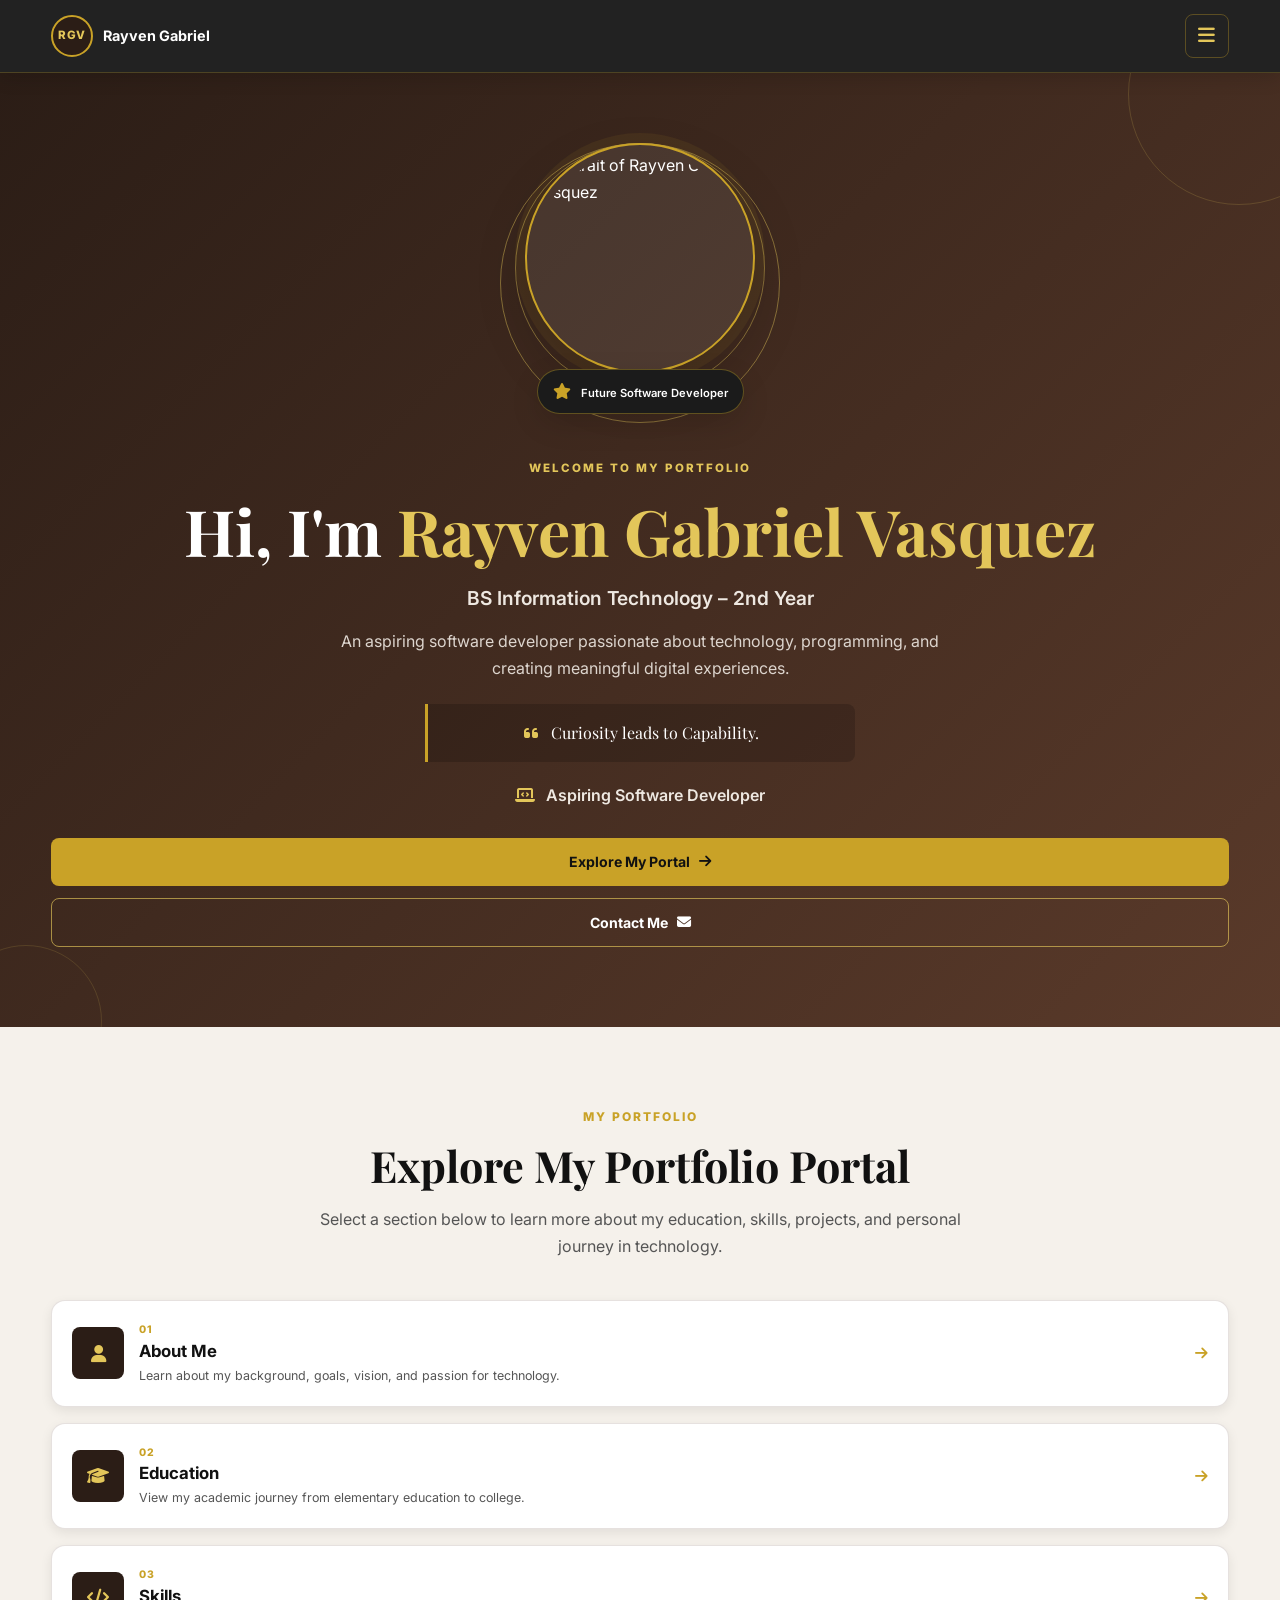
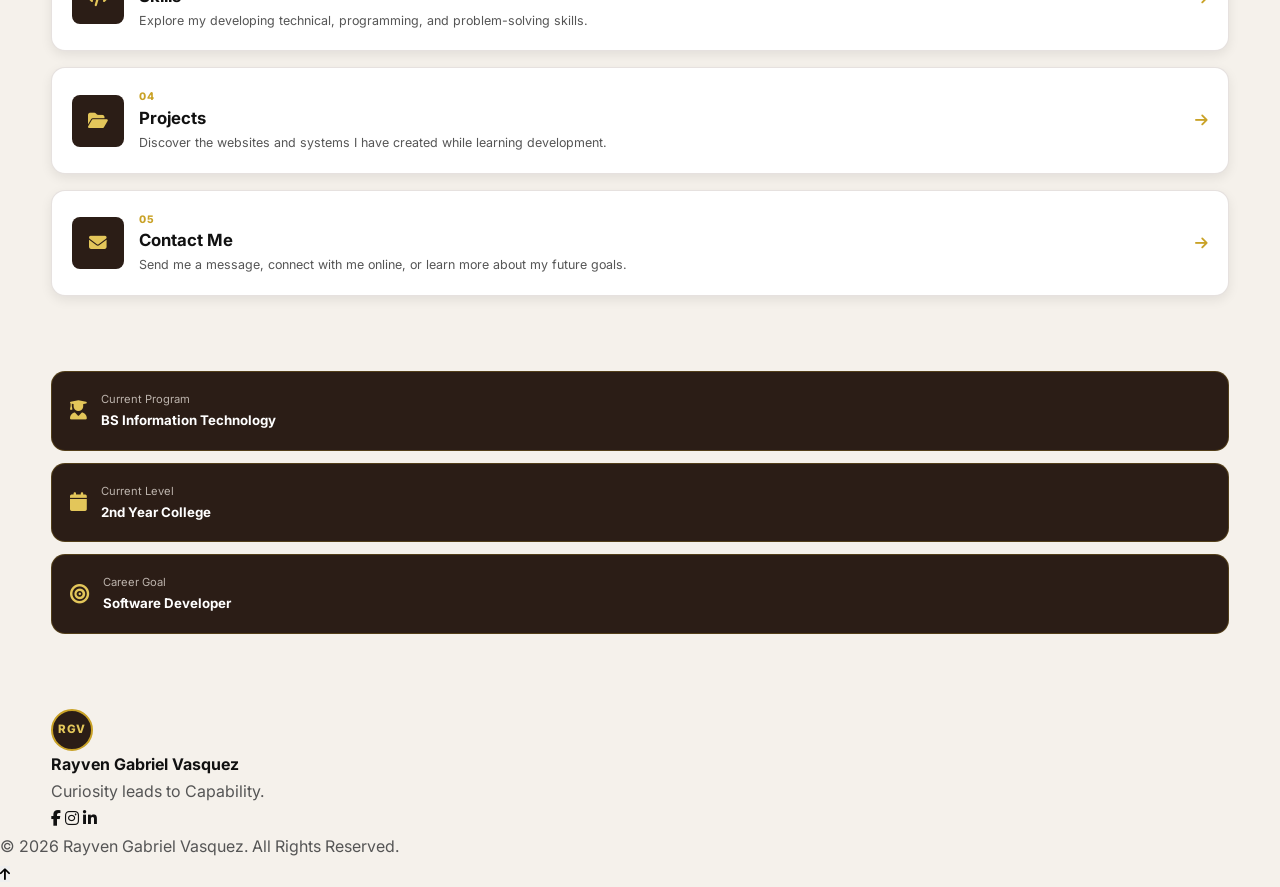
==== commit 227a41ba: "Update educational details and portfolio year" ====
--- a/index.html
+++ b/index.html
@@ -38,7 +38,7 @@
 
                 <span class="brand-text">
                     <strong>Rayven Gabriel</strong>
-                    <small>Portfolio Portal</small>
+                    
                 </span>
             </a>
 
@@ -117,7 +117,7 @@
                     </h1>
 
                     <h2>
-                        BS Information Technology – 1st Year
+                        BS Information Technology – 2nd Year
                     </h2>
 
                     <p class="home-description">
@@ -388,7 +388,7 @@
 
                         <div>
                             <span>Current Level</span>
-                            <strong>1st Year College</strong>
+                            <strong>2nd Year College</strong>
                         </div>
 
                     </div>
--- a/style.css
+++ b/style.css
@@ -1,44 +1,81 @@
 /* =========================================================
    RAYVEN GABRIEL VASQUEZ
-   MOBILE PORTFOLIO
-   PART 2A — BASE STYLES
-   ========================================================= */
-
-
-/* ================= ROOT COLORS ================= */
+   MOBILE PORTFOLIO PORTAL
+   STYLE.CSS — PART 2A
+   ========================================================= */
+
+
+/* =========================================================
+   1. ROOT VARIABLES
+   ========================================================= */
 
 :root {
+
+    /* Main Colors */
 
     --brown-dark: #2b1d16;
     --brown: #5a3a2a;
     --brown-light: #7a523b;
 
+    /* Gold */
+
     --gold: #c9a227;
     --gold-light: #e3c65a;
 
+    /* Black */
+
     --black: #111111;
     --black-soft: #1b1b1b;
+
+    /* Gray */
 
     --gray-dark: #555555;
     --gray: #888888;
     --gray-light: #d8d5d1;
 
+    /* Light */
+
+    --cream: #f5f1eb;
     --white: #ffffff;
-    --cream: #f5f1eb;
-
-    --success: #3f7d45;
-    --danger: #b23a3a;
+
+    /* Status */
+
+    --success: #3d7650;
+    --warning: #b28727;
+
+    /* Shadows */
+
+    --shadow-small:
+        0 4px 12px rgba(0, 0, 0, 0.08);
 
     --shadow:
-        0 10px 30px rgba(0, 0, 0, 0.15);
-
+        0 10px 30px rgba(0, 0, 0, 0.12);
+
+    --shadow-large:
+        0 20px 50px rgba(0, 0, 0, 0.18);
+
+    /* Borders */
+
+    --border:
+        1px solid rgba(90, 58, 42, 0.15);
+
+    /* Radius */
+
+    --radius-small: 8px;
     --radius: 14px;
-
-    --transition: 0.3s ease;
-}
-
-
-/* ================= RESET ================= */
+    --radius-large: 22px;
+
+    /* Container */
+
+    --container:
+        1200px;
+
+}
+
+
+/* =========================================================
+   2. RESET
+   ========================================================= */
 
 * {
     margin: 0;
@@ -54,15 +91,25 @@
 
 body {
 
-    font-family: "Inter", Arial, sans-serif;
-
-    background: var(--cream);
-
-    color: var(--black);
-
-    line-height: 1.7;
-
-    overflow-x: hidden;
+    font-family:
+        "Inter",
+        Arial,
+        sans-serif;
+
+    background:
+        var(--cream);
+
+    color:
+        var(--black);
+
+    line-height:
+        1.7;
+
+    min-height:
+        100vh;
+
+    overflow-x:
+        hidden;
 }
 
 
@@ -81,2488 +128,3579 @@
 button,
 input,
 textarea {
-    font: inherit;
-}
-
-
-/* ================= CONTAINER ================= */
-
-.container {
-
-    width: 100%;
-
-    max-width: 1150px;
-
-    margin: 0 auto;
-
-    padding-left: 24px;
-    padding-right: 24px;
-}
-
-
-/* ================= HEADINGS ================= */
+    font-family: inherit;
+}
+
+
+button {
+    border: none;
+}
+
+
+ul,
+ol {
+    list-style: none;
+}
+
+
+/* =========================================================
+   3. GLOBAL CONTAINER
+   ========================================================= */
+
+.section-container,
+.header-container,
+.footer-container {
+
+    width:
+        min(92%, var(--container));
+
+    margin:
+        0 auto;
+
+}
+
+
+/* =========================================================
+   4. TYPOGRAPHY
+   ========================================================= */
 
 h1,
 h2,
 h3,
 h4 {
 
-    line-height: 1.2;
-
-    color: var(--black);
+    line-height:
+        1.25;
+
+    color:
+        var(--black);
+
 }
 
 
 h1,
 h2 {
 
-    font-family: "Playfair Display", Georgia, serif;
+    font-family:
+        "Playfair Display",
+        Georgia,
+        serif;
+
 }
 
 
 p {
-    color: var(--gray-dark);
-}
-
-
-/* ================= SECTION HEADING ================= */
+    color:
+        var(--gray-dark);
+}
+
+
+/* =========================================================
+   5. SECTION LABEL
+   ========================================================= */
+
+.section-label {
+
+    display:
+        inline-block;
+
+    color:
+        var(--gold);
+
+    font-size:
+        0.75rem;
+
+    font-weight:
+        800;
+
+    letter-spacing:
+        2px;
+
+    text-transform:
+        uppercase;
+
+    margin-bottom:
+        10px;
+
+}
+
+
+/* =========================================================
+   6. SECTION HEADING
+   ========================================================= */
 
 .section-heading {
 
-    text-align: center;
-
-    max-width: 720px;
-
-    margin: 0 auto 55px;
-}
-
-
-.section-label {
-
-    display: inline-block;
-
-    margin-bottom: 10px;
-
-    color: var(--gold);
-
-    font-size: 0.8rem;
-
-    font-weight: 800;
-
-    letter-spacing: 3px;
-
-    text-transform: uppercase;
+    text-align:
+        center;
+
+    max-width:
+        720px;
+
+    margin:
+        0 auto 40px;
+
 }
 
 
 .section-heading h2 {
 
-    font-size: clamp(2rem, 5vw, 3rem);
-
-    margin-bottom: 15px;
-}
-
-
-.heading-line {
-
-    width: 65px;
-
-    height: 4px;
-
-    background: var(--gold);
-
-    border-radius: 20px;
-
-    margin: 0 auto 20px;
-}
-
-
-.section-heading p {
-
-    max-width: 650px;
-
-    margin: 0 auto;
-
-    font-size: 1rem;
-}
-
-
-/* ================= BUTTONS ================= */
-
-.btn {
-
-    display: inline-flex;
-
-    align-items: center;
-
-    justify-content: center;
-
-    gap: 9px;
-
-    padding: 13px 24px;
-
-    border-radius: 8px;
-
-    border: 2px solid transparent;
-
-    font-weight: 700;
-
-    cursor: pointer;
-
-    transition: var(--transition);
-}
-
-
-.btn-primary {
-
-    background: var(--gold);
-
-    color: var(--black);
-}
-
-
-.btn-primary:hover {
-
-    background: var(--gold-light);
-
-    transform: translateY(-3px);
-
-    box-shadow: var(--shadow);
-}
-
-
-.btn-secondary {
-
-    background: transparent;
-
-    color: var(--white);
-
-    border-color: var(--gold);
-}
-
-
-.btn-secondary:hover {
-
-    background: var(--gold);
-
-    color: var(--black);
-
-    transform: translateY(-3px);
-}
-
-
-/* ================= SCROLLBAR ================= */
-
-::-webkit-scrollbar {
-    width: 9px;
-}
-
-
-::-webkit-scrollbar-track {
-    background: var(--black);
-}
-
-
-::-webkit-scrollbar-thumb {
-
-    background: var(--gold);
-
-    border-radius: 20px;
-}
-
-
-::-webkit-scrollbar-thumb:hover {
-
-    background: var(--gold-light);
-}
-
-
-/* ================= SELECTION ================= */
-
-::selection {
-
-    background: var(--gold);
-
-    color: var(--black);
-}
-
-
-/* ================= MOBILE ACCESSIBILITY ================= */
-
-button:focus-visible,
-a:focus-visible,
-input:focus-visible,
-textarea:focus-visible {
-
-    outline: 3px solid var(--gold);
-
-    outline-offset: 3px;
-}
-
-
-/* ================= RESPONSIVE BASE ================= */
-
-@media (max-width: 768px) {
-
-    .container {
-
-        padding-left: 18px;
-
-        padding-right: 18px;
-    }
-
-
-    .section-heading {
-
-        margin-bottom: 40px;
-    }
-
-
-    .section-heading h2 {
-
-        font-size: 2rem;
-    }
-
-}
-/* =========================================================
-   PART 2B — HEADER + HOME SECTION
-   ========================================================= */
-
-
-/* ================= HEADER ================= */
+    font-size:
+        clamp(1.8rem, 5vw, 2.7rem);
+
+    margin-bottom:
+        14px;
+
+}
+
+
+.section-heading > p:last-child {
+
+    max-width:
+        650px;
+
+    margin:
+        0 auto;
+
+}
+
+
+/* =========================================================
+   7. SITE HEADER
+   ========================================================= */
 
 .site-header {
 
-    position: fixed;
-
-    top: 0;
-    left: 0;
-
-    width: 100%;
-
-    height: 76px;
-
-    z-index: 1000;
-
-    background: rgba(17, 17, 17, 0.97);
-
-    border-bottom: 1px solid rgba(201, 162, 39, 0.35);
-
-    backdrop-filter: blur(10px);
-}
-
-
-/* ================= HEADER CONTENT ================= */
+    position:
+        sticky;
+
+    top:
+        0;
+
+    z-index:
+        1000;
+
+    background:
+        rgba(27, 27, 27, 0.97);
+
+    border-bottom:
+        1px solid rgba(201, 162, 39, 0.25);
+
+    box-shadow:
+        0 4px 18px rgba(0, 0, 0, 0.15);
+
+}
+
 
 .header-container {
 
-    height: 100%;
-
-    display: flex;
-
-    align-items: center;
-
-    justify-content: space-between;
-}
-
-
-/* ================= LOGO ================= */
-
-.logo {
-
-    display: flex;
-
-    align-items: center;
-
-    gap: 10px;
-
-    color: var(--white);
-
-    font-weight: 800;
-
-    font-size: 1.05rem;
-}
-
-
-.logo-icon {
-
-    width: 40px;
-
-    height: 40px;
-
-    display: flex;
-
-    align-items: center;
-
-    justify-content: center;
-
-    border-radius: 50%;
-
-    background: var(--gold);
-
-    color: var(--black);
-
-    font-family: "Playfair Display", Georgia, serif;
-
-    font-weight: 900;
-
-    font-size: 1.1rem;
-}
-
-
-.logo-text {
-
-    color: var(--white);
-
-    white-space: nowrap;
-}
-
-
-.logo-text span {
-
-    color: var(--gold);
-}
-
-
-/* ================= NAVIGATION ================= */
-
-.nav-menu {
-
-    display: flex;
-
-    align-items: center;
-
-    gap: 28px;
-
-    list-style: none;
-}
-
-
-.nav-menu a {
-
-    position: relative;
-
-    color: #eeeeee;
-
-    font-size: 0.9rem;
-
-    font-weight: 600;
-
-    transition: var(--transition);
-}
-
-
-.nav-menu a::after {
-
-    content: "";
-
-    position: absolute;
-
-    left: 0;
-
-    bottom: -7px;
-
-    width: 0;
-
-    height: 2px;
-
-    background: var(--gold);
-
-    transition: var(--transition);
-}
-
-
-.nav-menu a:hover {
-
-    color: var(--gold);
-}
-
-
-.nav-menu a:hover::after {
-
-    width: 100%;
-}
-
-
-/* ================= HAMBURGER ================= */
+    min-height:
+        72px;
+
+    display:
+        flex;
+
+    align-items:
+        center;
+
+    justify-content:
+        space-between;
+
+    gap:
+        20px;
+
+}
+
+
+/* =========================================================
+   8. BRAND
+   ========================================================= */
+
+.brand {
+
+    display:
+        flex;
+
+    align-items:
+        center;
+
+    gap:
+        10px;
+
+    min-width:
+        0;
+
+}
+
+
+.brand-mark {
+
+    width:
+        42px;
+
+    height:
+        42px;
+
+    flex-shrink:
+        0;
+
+    display:
+        flex;
+
+    align-items:
+        center;
+
+    justify-content:
+        center;
+
+    border:
+        2px solid var(--gold);
+
+    border-radius:
+        50%;
+
+    background:
+        var(--brown-dark);
+
+    color:
+        var(--gold-light);
+
+    font-size:
+        0.72rem;
+
+    font-weight:
+        800;
+
+    letter-spacing:
+        0.5px;
+
+}
+
+
+.brand-text {
+
+    display:
+        flex;
+
+    flex-direction:
+        column;
+
+    line-height:
+        1.2;
+
+}
+
+
+.brand-text strong {
+
+    color:
+        var(--white);
+
+    font-size:
+        0.9rem;
+
+}
+
+
+.brand-text small {
+
+    color:
+        var(--gold-light);
+
+    font-size:
+        0.65rem;
+
+    margin-top:
+        3px;
+
+}
+
+
+/* =========================================================
+   9. MOBILE MENU BUTTON
+   ========================================================= */
 
 .menu-toggle {
 
-    display: none;
-
-    width: 44px;
-
-    height: 44px;
-
-    border: 1px solid rgba(201, 162, 39, 0.5);
-
-    border-radius: 8px;
-
-    background: transparent;
-
-    color: var(--gold);
-
-    cursor: pointer;
-
-    font-size: 1.3rem;
-
-    align-items: center;
-
-    justify-content: center;
-
-    transition: var(--transition);
+    width:
+        44px;
+
+    height:
+        44px;
+
+    display:
+        flex;
+
+    align-items:
+        center;
+
+    justify-content:
+        center;
+
+    background:
+        transparent;
+
+    color:
+        var(--gold-light);
+
+    border:
+        1px solid rgba(201, 162, 39, 0.35);
+
+    border-radius:
+        var(--radius-small);
+
+    font-size:
+        1.2rem;
+
+    cursor:
+        pointer;
+
+    transition:
+        0.25s ease;
+
 }
 
 
 .menu-toggle:hover {
 
-    background: var(--gold);
-
-    color: var(--black);
-}
-
-
-/* =========================================================
-   HOME / HERO
-   ========================================================= */
-
-.hero-section {
-
-    min-height: 100vh;
-
-    padding-top: 76px;
-
-    display: flex;
-
-    align-items: center;
-
     background:
-
-        linear-gradient(
-            135deg,
-            var(--brown-dark) 0%,
-            var(--black) 55%,
-            #3b2920 100%
-        );
-
-    color: var(--white);
-
-    position: relative;
-
-    overflow: hidden;
-}
-
-
-/* Decorative gold circle */
-
-.hero-section::before {
-
-    content: "";
-
-    position: absolute;
-
-    width: 420px;
-
-    height: 420px;
-
-    border: 1px solid rgba(201, 162, 39, 0.15);
-
-    border-radius: 50%;
-
-    top: -180px;
-
-    right: -120px;
-}
-
-
-/* Decorative second circle */
-
-.hero-section::after {
-
-    content: "";
-
-    position: absolute;
-
-    width: 280px;
-
-    height: 280px;
-
-    border: 1px solid rgba(201, 162, 39, 0.12);
-
-    border-radius: 50%;
-
-    bottom: -150px;
-
-    left: -100px;
-}
-
-
-/* ================= HERO CONTAINER ================= */
-
-.hero-container {
-
-    width: 100%;
-
-    max-width: 1150px;
-
-    margin: 0 auto;
-
-    padding: 80px 24px;
-
-    display: grid;
-
-    grid-template-columns: 1fr 1fr;
-
-    align-items: center;
-
-    gap: 70px;
-
-    position: relative;
-
-    z-index: 2;
-}
-
-
-/* ================= PROFILE FRAME ================= */
-
-.profile-frame {
-
-    width: 330px;
-
-    height: 330px;
-
-    margin: 0 auto;
-
-    padding: 8px;
-
-    border-radius: 50%;
+        var(--brown);
+
+    border-color:
+        var(--gold);
+
+}
+
+
+/* =========================================================
+   10. NAVIGATION
+   ========================================================= */
+
+.main-nav {
+
+    position:
+        absolute;
+
+    top:
+        72px;
+
+    left:
+        0;
+
+    right:
+        0;
 
     background:
-
-        linear-gradient(
-            135deg,
-            var(--gold),
-            var(--gold-light),
-            var(--brown-light)
-        );
+        var(--black-soft);
+
+    border-bottom:
+        1px solid rgba(201, 162, 39, 0.25);
+
+    display:
+        none;
+
+    flex-direction:
+        column;
+
+    padding:
+        12px 4% 18px;
+
+}
+
+
+.main-nav.open {
+    display:
+        flex;
+}
+
+
+.main-nav a {
+
+    display:
+        flex;
+
+    align-items:
+        center;
+
+    gap:
+        12px;
+
+    padding:
+        13px 14px;
+
+    color:
+        #d7d2cd;
+
+    font-size:
+        0.88rem;
+
+    font-weight:
+        600;
+
+    border-radius:
+        var(--radius-small);
+
+    transition:
+        0.25s ease;
+
+}
+
+
+.main-nav a i {
+
+    width:
+        20px;
+
+    text-align:
+        center;
+
+    color:
+        var(--gold);
+
+}
+
+
+.main-nav a:hover,
+.main-nav a.active {
+
+    background:
+        var(--brown);
+
+    color:
+        var(--white);
+
+}
+
+
+.main-nav a.active {
 
     box-shadow:
-
-        0 0 0 8px rgba(201, 162, 39, 0.08),
-
-        0 20px 50px rgba(0, 0, 0, 0.45);
-}
-
-
-/* ================= PROFILE IMAGE ================= */
-
-.profile-image {
-
-    width: 100%;
-
-    height: 100%;
-
-    object-fit: cover;
-
-    border-radius: 50%;
-
-    border: 6px solid var(--black);
-
-    background: var(--gray-light);
-}
-
-
-/* ================= HERO CONTENT ================= */
-
-.hero-content {
-
-    color: var(--white);
-}
-
-
-.hero-content .small-heading {
-
-    display: inline-block;
-
-    margin-bottom: 12px;
-
-    color: var(--gold-light);
-
-    font-size: 0.85rem;
-
-    font-weight: 800;
-
-    letter-spacing: 3px;
-
-    text-transform: uppercase;
-}
-
-
-.hero-content h1 {
-
-    color: var(--white);
-
-    font-size: clamp(2.8rem, 6vw, 5rem);
-
-    margin-bottom: 12px;
-
-    line-height: 1.05;
-}
-
-
-.hero-content h1 span {
-
-    color: var(--gold);
-}
-
-
-.hero-content h2 {
-
-    color: #dddddd;
-
-    font-family: "Inter", Arial, sans-serif;
-
-    font-size: clamp(1.1rem, 3vw, 1.5rem);
-
-    font-weight: 500;
-
-    margin-bottom: 22px;
-}
-
-
-.hero-content p {
-
-    color: #d2d2d2;
-
-    max-width: 600px;
-
-    font-size: 1rem;
-
-    margin-bottom: 20px;
-}
-
-
-/* ================= MOTTO ================= */
-
-.hero-motto {
-
-    display: flex;
-
-    align-items: center;
-
-    gap: 12px;
-
-    margin: 22px 0 30px;
-
-    color: var(--gold-light);
-
-    font-family: "Playfair Display", Georgia, serif;
-
-    font-size: 1.25rem;
-
-    font-style: italic;
-}
-
-
-.hero-motto i {
-
-    color: var(--gold);
-
-    font-size: 1rem;
-}
-
-
-/* ================= HERO BUTTONS ================= */
-
-.hero-buttons {
-
-    display: flex;
-
-    flex-wrap: wrap;
-
-    gap: 13px;
-
-    margin-bottom: 28px;
-}
-
-
-/* ================= SOCIAL LINKS ================= */
-
-.social-links {
-
-    display: flex;
-
-    align-items: center;
-
-    gap: 12px;
-}
-
-
-.social-links a {
-
-    width: 42px;
-
-    height: 42px;
-
-    display: flex;
-
-    align-items: center;
-
-    justify-content: center;
-
-    border: 1px solid rgba(201, 162, 39, 0.6);
-
-    border-radius: 50%;
-
-    color: var(--gold);
-
-    background: rgba(255, 255, 255, 0.03);
-
-    transition: var(--transition);
-}
-
-
-.social-links a:hover {
-
-    background: var(--gold);
-
-    color: var(--black);
-
-    transform: translateY(-4px);
-}
-
-
-/* ================= SCROLL INDICATOR ================= */
-
-.scroll-indicator {
-
-    position: absolute;
-
-    bottom: 25px;
-
-    left: 50%;
-
-    transform: translateX(-50%);
-
-    z-index: 3;
-
-    color: var(--gold);
-
-    font-size: 1.2rem;
-
-    animation: scrollBounce 1.8s infinite;
-}
-
-
-@keyframes scrollBounce {
-
-    0%,
-    100% {
-
-        transform: translate(-50%, 0);
-    }
-
-    50% {
-
-        transform: translate(-50%, 8px);
-    }
-}
-
-
-/* =========================================================
-   MOBILE HEADER + HERO
-   ========================================================= */
-
-@media (max-width: 900px) {
-
-    .nav-menu {
-
-        position: absolute;
-
-        top: 76px;
-
-        left: 0;
-
-        width: 100%;
-
-        padding: 20px;
-
-        flex-direction: column;
-
-        align-items: stretch;
-
-        gap: 5px;
-
-        background: var(--black-soft);
-
-        border-bottom: 1px solid rgba(201, 162, 39, 0.35);
-
-        opacity: 0;
-
-        visibility: hidden;
-
-        transform: translateY(-10px);
-
-        transition: var(--transition);
-    }
-
-
-    .nav-menu.active {
-
-        opacity: 1;
-
-        visibility: visible;
-
-        transform: translateY(0);
-    }
-
-
-    .nav-menu a {
-
-        display: block;
-
-        padding: 12px 15px;
-
-        border-radius: 7px;
-    }
-
-
-    .nav-menu a:hover {
-
-        background: rgba(201, 162, 39, 0.1);
-    }
-
-
-    .nav-menu a::after {
-
-        display: none;
-    }
-
-
-    .menu-toggle {
-
-        display: flex;
-    }
-
-
-    .hero-container {
-
-        grid-template-columns: 1fr;
-
-        text-align: center;
-
-        gap: 45px;
-
-        padding-top: 65px;
-
-        padding-bottom: 70px;
-    }
-
-
-    .hero-content {
-
-        order: 2;
-    }
-
-
-    .profile-frame {
-
-        width: 270px;
-
-        height: 270px;
-    }
-
-
-    .hero-content p {
-
-        margin-left: auto;
-
-        margin-right: auto;
-    }
-
-
-    .hero-motto {
-
-        justify-content: center;
-    }
-
-
-    .hero-buttons {
-
-        justify-content: center;
-    }
-
-
-    .social-links {
-
-        justify-content: center;
-    }
-
-}
-
-
-/* ================= SMALL MOBILE ================= */
-
-@media (max-width: 480px) {
-
-    .site-header {
-
-        height: 68px;
-    }
-
-
-    .nav-menu {
-
-        top: 68px;
-    }
-
-
-    .logo-text {
-
-        font-size: 0.9rem;
-    }
-
-
-    .logo-icon {
-
-        width: 36px;
-
-        height: 36px;
-    }
-
-
-    .hero-section {
-
-        padding-top: 68px;
-    }
-
-
-    .hero-container {
-
-        padding-left: 18px;
-
-        padding-right: 18px;
-    }
-
-
-    .profile-frame {
-
-        width: 220px;
-
-        height: 220px;
-    }
-
-
-    .hero-content h1 {
-
-        font-size: 2.5rem;
-    }
-
-
-    .hero-motto {
-
-        font-size: 1.05rem;
-    }
-
-
-    .hero-buttons {
-
-        flex-direction: column;
-
-        width: 100%;
-    }
-
-
-    .hero-buttons .btn {
-
-        width: 100%;
-    }
-
-       }
-/* =========================================================
-   PART 2C — ABOUT + EDUCATION + SKILLS
-   ========================================================= */
-
-
-/* =========================================================
-   ABOUT SECTION
-   ========================================================= */
-
-.about-section {
-
-    padding: 100px 0;
-
-    background: var(--cream);
-}
-
-
-/* ================= ABOUT GRID ================= */
-
-.about-grid {
-
-    display: grid;
-
-    grid-template-columns: 1.2fr 0.8fr;
-
-    gap: 55px;
-
-    align-items: center;
-}
-
-
-/* ================= ABOUT CONTENT ================= */
-
-.about-content h3 {
-
-    font-family: "Playfair Display", Georgia, serif;
-
-    font-size: 2rem;
-
-    margin-bottom: 20px;
-
-    color: var(--brown-dark);
-}
-
-
-.about-content p {
-
-    margin-bottom: 18px;
-
-    font-size: 1rem;
-
-    line-height: 1.8;
-}
-
-
-/* ================= ABOUT DETAILS ================= */
-
-.about-details {
-
-    display: grid;
-
-    grid-template-columns: 1fr 1fr;
-
-    gap: 15px;
-
-    margin-top: 28px;
-}
-
-
-.detail-item {
-
-    padding: 17px;
-
-    background: var(--white);
-
-    border-left: 4px solid var(--gold);
-
-    border-radius: 8px;
-
-    box-shadow: 0 5px 20px rgba(0, 0, 0, 0.07);
-}
-
-
-.detail-item span {
-
-    display: block;
-
-    margin-bottom: 4px;
-
-    color: var(--gray);
-
-    font-size: 0.78rem;
-
-    font-weight: 700;
-
-    text-transform: uppercase;
-
-    letter-spacing: 1px;
-}
-
-
-.detail-item strong {
-
-    color: var(--black);
-
-    font-size: 0.95rem;
-}
-
-
-/* ================= ABOUT CARD ================= */
-
-.about-card {
-
-    padding: 40px 30px;
-
-    text-align: center;
+        inset 3px 0 0 var(--gold);
+
+}
+
+
+/* =========================================================
+   11. HOME SECTION
+   ========================================================= */
+
+.home-section {
+
+    position:
+        relative;
 
     background:
-
-        linear-gradient(
-            145deg,
-            var(--brown-dark),
-            var(--black)
-        );
-
-    border-radius: var(--radius);
-
-    box-shadow: var(--shadow);
-
-    color: var(--white);
-
-    position: relative;
-
-    overflow: hidden;
-}
-
-
-.about-card::before {
-
-    content: "";
-
-    position: absolute;
-
-    width: 180px;
-
-    height: 180px;
-
-    border: 1px solid rgba(201, 162, 39, 0.25);
-
-    border-radius: 50%;
-
-    top: -90px;
-
-    right: -70px;
-}
-
-
-.about-card-icon {
-
-    width: 75px;
-
-    height: 75px;
-
-    display: flex;
-
-    align-items: center;
-
-    justify-content: center;
-
-    margin: 0 auto 22px;
-
-    border-radius: 50%;
-
-    background: rgba(201, 162, 39, 0.12);
-
-    border: 2px solid var(--gold);
-
-    color: var(--gold);
-
-    font-size: 1.8rem;
-}
-
-
-.about-card h3 {
-
-    color: var(--white);
-
-    font-size: 1.5rem;
-
-    margin-bottom: 15px;
-}
-
-
-.about-card p {
-
-    color: #d5d5d5;
-
-    font-size: 0.95rem;
-
-    margin-bottom: 0;
-}
-
-
-/* =========================================================
-   EDUCATION SECTION
-   ========================================================= */
-
-.education-section {
-
-    padding: 100px 0;
-
-    background: var(--white);
-}
-
-
-/* ================= TIMELINE ================= */
-
-.timeline {
-
-    position: relative;
-
-    max-width: 850px;
-
-    margin: 0 auto;
-
-    padding: 10px 0;
-}
-
-
-.timeline::before {
-
-    content: "";
-
-    position: absolute;
-
-    top: 0;
-
-    bottom: 0;
-
-    left: 50%;
-
-    width: 3px;
-
-    background: var(--gold);
-
-    transform: translateX(-50%);
-}
-
-
-/* ================= TIMELINE ITEM ================= */
-
-.timeline-item {
-
-    width: 50%;
-
-    position: relative;
-
-    padding: 0 40px 45px;
-}
-
-
-.timeline-item:nth-child(odd) {
-
-    left: 0;
-
-    text-align: right;
-}
-
-
-.timeline-item:nth-child(even) {
-
-    left: 50%;
-
-    text-align: left;
-}
-
-
-/* ================= TIMELINE DOT ================= */
-
-.timeline-dot {
-
-    position: absolute;
-
-    top: 8px;
-
-    width: 18px;
-
-    height: 18px;
-
-    border-radius: 50%;
-
-    background: var(--gold);
-
-    border: 4px solid var(--white);
-
-    box-shadow: 0 0 0 2px var(--gold);
-
-    z-index: 2;
-}
-
-
-.timeline-item:nth-child(odd) .timeline-dot {
-
-    right: -9px;
-}
-
-
-.timeline-item:nth-child(even) .timeline-dot {
-
-    left: -9px;
-}
-
-
-/* ================= TIMELINE CARD ================= */
-
-.timeline-card {
-
-    padding: 25px;
-
-    background: var(--cream);
-
-    border: 1px solid #e0dcd6;
-
-    border-radius: var(--radius);
-
-    box-shadow: 0 7px 22px rgba(0, 0, 0, 0.08);
-
-    transition: var(--transition);
-}
-
-
-.timeline-card:hover {
-
-    transform: translateY(-5px);
-
-    box-shadow: 0 12px 28px rgba(0, 0, 0, 0.13);
-
-    border-color: var(--gold);
-}
-
-
-.timeline-card .year {
-
-    display: inline-block;
-
-    margin-bottom: 8px;
-
-    padding: 5px 12px;
-
-    border-radius: 20px;
-
-    background: var(--brown-dark);
-
-    color: var(--gold-light);
-
-    font-size: 0.75rem;
-
-    font-weight: 800;
-}
-
-
-.timeline-card h3 {
-
-    margin-bottom: 7px;
-
-    color: var(--brown-dark);
-
-    font-size: 1.2rem;
-}
-
-
-.timeline-card p {
-
-    font-size: 0.9rem;
-
-    margin: 0;
-}
-
-
-/* ================= CURRENT BADGE ================= */
-
-.current-badge {
-
-    display: inline-block;
-
-    margin-top: 12px;
-
-    padding: 5px 11px;
-
-    border-radius: 20px;
-
-    background: var(--gold);
-
-    color: var(--black);
-
-    font-size: 0.7rem;
-
-    font-weight: 800;
-
-    text-transform: uppercase;
-}
-
-
-/* =========================================================
-   SKILLS SECTION
-   ========================================================= */
-
-.skills-section {
-
-    padding: 100px 0;
-
-    background: var(--cream);
-}
-
-
-/* ================= SKILLS GRID ================= */
-
-.skills-grid {
-
-    display: grid;
-
-    grid-template-columns: repeat(3, 1fr);
-
-    gap: 22px;
-}
-
-
-/* ================= SKILL CARD ================= */
-
-.skill-card {
-
-    padding: 30px 22px;
-
-    text-align: center;
-
-    background: var(--white);
-
-    border: 1px solid #ddd8d1;
-
-    border-radius: var(--radius);
-
-    box-shadow: 0 7px 20px rgba(0, 0, 0, 0.06);
-
-    transition: var(--transition);
-}
-
-
-.skill-card:hover {
-
-    transform: translateY(-7px);
-
-    border-color: var(--gold);
-
-    box-shadow: var(--shadow);
-}
-
-
-/* ================= SKILL ICON ================= */
-
-.skill-icon {
-
-    width: 65px;
-
-    height: 65px;
-
-    display: flex;
-
-    align-items: center;
-
-    justify-content: center;
-
-    margin: 0 auto 18px;
-
-    border-radius: 50%;
-
-    background: var(--brown-dark);
-
-    color: var(--gold);
-
-    font-size: 1.5rem;
-
-    transition: var(--transition);
-}
-
-
-.skill-card:hover .skill-icon {
-
-    background: var(--gold);
-
-    color: var(--black);
-
-    transform: rotate(5deg);
-}
-
-
-.skill-card h3 {
-
-    margin-bottom: 8px;
-
-    color: var(--brown-dark);
-
-    font-size: 1.1rem;
-}
-
-
-.skill-card p {
-
-    margin-bottom: 18px;
-
-    font-size: 0.88rem;
-}
-
-
-/* ================= SKILL LEVEL ================= */
-
-.skill-level {
-
-    width: 100%;
-
-    height: 6px;
-
-    overflow: hidden;
-
-    border-radius: 10px;
-
-    background: #e2dfda;
-}
-
-
-.skill-level span {
-
-    display: block;
-
-    height: 100%;
-
-    border-radius: 10px;
-
-    background:
-
-        linear-gradient(
-            90deg,
-            var(--brown),
-            var(--gold)
-        );
-}
-
-
-/* Different skill levels */
-
-.skill-card:nth-child(1) .skill-level span {
-    width: 85%;
-}
-
-
-.skill-card:nth-child(2) .skill-level span {
-    width: 80%;
-}
-
-
-.skill-card:nth-child(3) .skill-level span {
-    width: 65%;
-}
-
-
-.skill-card:nth-child(4) .skill-level span {
-    width: 75%;
-}
-
-
-.skill-card:nth-child(5) .skill-level span {
-    width: 80%;
-}
-
-
-.skill-card:nth-child(6) .skill-level span {
-    width: 70%;
-}
-
-
-/* =========================================================
-   RESPONSIVE — ABOUT / EDUCATION / SKILLS
-   ========================================================= */
-
-@media (max-width: 900px) {
-
-    /* ABOUT */
-
-    .about-grid {
-
-        grid-template-columns: 1fr;
-
-        gap: 35px;
-    }
-
-
-    .about-content {
-
-        text-align: center;
-    }
-
-
-    .about-details {
-
-        text-align: left;
-    }
-
-
-    /* SKILLS */
-
-    .skills-grid {
-
-        grid-template-columns: repeat(2, 1fr);
-    }
-
-}
-
-
-@media (max-width: 650px) {
-
-    /* ABOUT */
-
-    .about-section,
-    .education-section,
-    .skills-section {
-
-        padding: 75px 0;
-    }
-
-
-    .about-details {
-
-        grid-template-columns: 1fr;
-    }
-
-
-    /* EDUCATION TIMELINE */
-
-    .timeline {
-
-        padding-left: 25px;
-    }
-
-
-    .timeline::before {
-
-        left: 8px;
-
-        transform: none;
-    }
-
-
-    .timeline-item,
-    .timeline-item:nth-child(odd),
-    .timeline-item:nth-child(even) {
-
-        width: 100%;
-
-        left: 0;
-
-        padding: 0 0 30px 35px;
-
-        text-align: left;
-    }
-
-
-    .timeline-item:nth-child(odd) .timeline-dot,
-    .timeline-item:nth-child(even) .timeline-dot {
-
-        left: 0;
-
-        right: auto;
-    }
-
-
-    .timeline-card {
-
-        padding: 20px;
-    }
-
-
-    /* SKILLS */
-
-    .skills-grid {
-
-        grid-template-columns: 1fr;
-    }
-
-   }
-/* =========================================================
-   PART 2D — PROJECTS + CONTACT + FOOTER
-   ========================================================= */
-
-
-/* =========================================================
-   PROJECTS SECTION
-   ========================================================= */
-
-.projects-section {
-
-    padding: 100px 0;
-
-    background: var(--white);
-}
-
-
-/* ================= PROJECTS GRID ================= */
-
-.projects-grid {
-
-    display: grid;
-
-    grid-template-columns: repeat(3, 1fr);
-
-    gap: 25px;
-}
-
-
-/* ================= PROJECT CARD ================= */
-
-.project-card {
-
-    position: relative;
-
-    overflow: hidden;
-
-    background: var(--cream);
-
-    border: 1px solid #ddd8d1;
-
-    border-radius: var(--radius);
-
-    box-shadow: 0 8px 25px rgba(0, 0, 0, 0.07);
-
-    transition: var(--transition);
-}
-
-
-.project-card:hover {
-
-    transform: translateY(-8px);
-
-    border-color: var(--gold);
-
-    box-shadow: var(--shadow);
-}
-
-
-/* ================= PROJECT ICON ================= */
-
-.project-icon {
-
-    width: 70px;
-
-    height: 70px;
-
-    display: flex;
-
-    align-items: center;
-
-    justify-content: center;
-
-    margin: 28px 25px 15px;
-
-    border-radius: 12px;
-
-    background: var(--brown-dark);
-
-    color: var(--gold);
-
-    font-size: 1.7rem;
-
-    transition: var(--transition);
-}
-
-
-.project-card:hover .project-icon {
-
-    background: var(--gold);
-
-    color: var(--black);
-
-    transform: scale(1.05);
-}
-
-
-/* ================= PROJECT CONTENT ================= */
-
-.project-content {
-
-    padding: 0 25px 30px;
-}
-
-
-.project-number {
-
-    display: block;
-
-    margin-bottom: 8px;
-
-    color: var(--gold);
-
-    font-size: 0.75rem;
-
-    font-weight: 800;
-
-    letter-spacing: 2px;
-}
-
-
-.project-content h3 {
-
-    margin-bottom: 14px;
-
-    color: var(--brown-dark);
-
-    font-size: 1.25rem;
-
-    line-height: 1.4;
-}
-
-
-.project-content p {
-
-    margin-bottom: 20px;
-
-    font-size: 0.9rem;
-
-    line-height: 1.7;
-}
-
-
-/* ================= PROJECT TAGS ================= */
-
-.project-tags {
-
-    display: flex;
-
-    flex-wrap: wrap;
-
-    gap: 7px;
-
-    margin-bottom: 22px;
-}
-
-
-.project-tags span {
-
-    padding: 5px 9px;
-
-    border-radius: 5px;
-
-    background: #e5dfd8;
-
-    color: var(--brown-dark);
-
-    font-size: 0.7rem;
-
-    font-weight: 700;
-}
-
-
-/* ================= PROJECT LINK ================= */
-
-.project-link {
-
-    display: inline-flex;
-
-    align-items: center;
-
-    gap: 8px;
-
-    color: var(--brown);
-
-    font-size: 0.85rem;
-
-    font-weight: 800;
-
-    transition: var(--transition);
-}
-
-
-.project-link i {
-
-    transition: var(--transition);
-}
-
-
-.project-link:hover {
-
-    color: var(--gold);
-}
-
-
-.project-link:hover i {
-
-    transform: translateX(5px);
-}
-
-
-/* =========================================================
-   CONTACT SECTION
-   ========================================================= */
-
-.contact-section {
-
-    padding: 100px 0;
-
-    background:
-
         linear-gradient(
             135deg,
             var(--brown-dark),
-            var(--black)
+            var(--brown)
         );
 
+    color:
+        var(--white);
+
+    padding:
+        70px 0 80px;
+
+    overflow:
+        hidden;
+
+}
+
+
+.home-section::before {
+
+    content:
+        "";
+
+    position:
+        absolute;
+
+    width:
+        220px;
+
+    height:
+        220px;
+
+    border:
+        1px solid rgba(227, 198, 90, 0.18);
+
+    border-radius:
+        50%;
+
+    top:
+        -90px;
+
+    right:
+        -70px;
+
+}
+
+
+.home-section::after {
+
+    content:
+        "";
+
+    position:
+        absolute;
+
+    width:
+        150px;
+
+    height:
+        150px;
+
+    border:
+        1px solid rgba(227, 198, 90, 0.15);
+
+    border-radius:
+        50%;
+
+    bottom:
+        -70px;
+
+    left:
+        -50px;
+
+}
+
+
+.home-container {
+
+    width:
+        min(92%, var(--container));
+
+    margin:
+        0 auto;
+
+    display:
+        flex;
+
+    flex-direction:
+        column-reverse;
+
+    gap:
+        45px;
+
+    position:
+        relative;
+
+    z-index:
+        1;
+
+}
+
+
+.home-content {
+
+    text-align:
+        center;
+
+}
+
+
+.welcome-text {
+
+    color:
+        var(--gold-light);
+
+    font-size:
+        0.72rem;
+
+    font-weight:
+        800;
+
+    letter-spacing:
+        2px;
+
+    margin-bottom:
+        12px;
+
+}
+
+
+.home-content h1 {
+
+    color:
+        var(--white);
+
+    font-size:
+        clamp(2rem, 8vw, 4rem);
+
+    margin-bottom:
+        15px;
+
+}
+
+
+.home-content h1 span {
+
+    color:
+        var(--gold-light);
+
+}
+
+
+.home-content h2 {
+
+    color:
+        #eee8e1;
+
+    font-family:
+        "Inter",
+        sans-serif;
+
+    font-size:
+        clamp(0.95rem, 3vw, 1.2rem);
+
+    font-weight:
+        600;
+
+    margin-bottom:
+        18px;
+
+}
+
+
+.home-description {
+
+    max-width:
+        620px;
+
+    margin:
+        0 auto 22px;
+
+    color:
+        #ddd5ce;
+
+}
+
+
+.motto-box {
+
+    max-width:
+        430px;
+
+    margin:
+        0 auto 20px;
+
+    padding:
+        15px 20px;
+
+    border-left:
+        3px solid var(--gold);
+
+    background:
+        rgba(0, 0, 0, 0.18);
+
+    border-radius:
+        0 var(--radius-small) var(--radius-small) 0;
+
+}
+
+
+.motto-box i {
+
+    color:
+        var(--gold-light);
+
+    margin-right:
+        8px;
+
+}
+
+
+.motto-box p {
+
+    display:
+        inline;
+
+    color:
+        var(--white);
+
+    font-family:
+        "Playfair Display",
+        Georgia,
+        serif;
+
+    font-size:
+        1rem;
+
+}
+
+
+.career-text {
+
+    color:
+        #eee8e1;
+
+    font-weight:
+        600;
+
+    margin-bottom:
+        28px;
+
+}
+
+
+.career-text i {
+
+    color:
+        var(--gold-light);
+
+    margin-right:
+        7px;
+
+}
+
+
+/* =========================================================
+   12. HOME BUTTONS
+   ========================================================= */
+
+.home-buttons {
+
+    display:
+        flex;
+
+    flex-direction:
+        column;
+
+    align-items:
+        stretch;
+
+    gap:
+        12px;
+
+}
+
+
+.btn {
+
+    min-height:
+        48px;
+
+    display:
+        inline-flex;
+
+    align-items:
+        center;
+
+    justify-content:
+        center;
+
+    gap:
+        9px;
+
+    padding:
+        12px 20px;
+
+    border-radius:
+        var(--radius-small);
+
+    font-size:
+        0.88rem;
+
+    font-weight:
+        700;
+
+    cursor:
+        pointer;
+
+    transition:
+        transform 0.25s ease,
+        background 0.25s ease,
+        color 0.25s ease,
+        border-color 0.25s ease;
+
+}
+
+
+.btn:hover {
+
+    transform:
+        translateY(-2px);
+
+}
+
+
+.btn-primary {
+
+    background:
+        var(--gold);
+
+    color:
+        var(--black);
+
+}
+
+
+.btn-primary:hover {
+
+    background:
+        var(--gold-light);
+
+}
+
+
+.btn-outline {
+
+    background:
+        transparent;
+
+    color:
+        var(--white);
+
+    border:
+        1px solid rgba(227, 198, 90, 0.65);
+
+}
+
+
+.btn-outline:hover {
+
+    background:
+        var(--gold);
+
+    color:
+        var(--black);
+
+    border-color:
+        var(--gold);
+
+}
+
+
+/* =========================================================
+   13. HOME PROFILE IMAGE
+   ========================================================= */
+
+.home-image-wrapper {
+
+    position:
+        relative;
+
+    width:
+        min(100%, 300px);
+
+    margin:
+        0 auto;
+
+    display:
+        flex;
+
+    flex-direction:
+        column;
+
+    align-items:
+        center;
+
+}
+
+
+.profile-image-box {
+
+    position:
+        relative;
+
+    width:
+        230px;
+
+    height:
+        230px;
+
+    padding:
+        7px;
+
+    border:
+        2px solid var(--gold);
+
+    border-radius:
+        50%;
+
+    background:
+        rgba(255, 255, 255, 0.08);
+
+    box-shadow:
+        0 0 0 10px rgba(201, 162, 39, 0.08),
+        var(--shadow-large);
+
+    z-index:
+        2;
+
+}
+
+
+.profile-image-box img {
+
+    width:
+        100%;
+
+    height:
+        100%;
+
+    object-fit:
+        cover;
+
+    border-radius:
+        50%;
+
+}
+
+
+.image-decoration {
+
+    position:
+        absolute;
+
+    border:
+        1px solid rgba(227, 198, 90, 0.45);
+
+    border-radius:
+        50%;
+
+}
+
+
+.decoration-one {
+
+    width:
+        250px;
+
+    height:
+        250px;
+
+}
+
+
+.decoration-two {
+
+    width:
+        280px;
+
+    height:
+        280px;
+
+}
+
+
+.profile-label {
+
+    position:
+        relative;
+
+    z-index:
+        3;
+
+    margin-top:
+        -4px;
+
+    padding:
+        8px 15px;
+
+    background:
+        var(--black-soft);
+
+    border:
+        1px solid rgba(201, 162, 39, 0.4);
+
+    border-radius:
+        30px;
+
+    box-shadow:
+        var(--shadow);
+
+}
+
+
+.profile-label i {
+
+    color:
+        var(--gold);
+
+    margin-right:
+        6px;
+
+}
+
+
+.profile-label span {
+
+    color:
+        var(--white);
+
+    font-size:
+        0.7rem;
+
+    font-weight:
+        600;
+
+}
+
+
+/* =========================================================
+   14. PORTAL SECTION
+   ========================================================= */
+
+.portal-section {
+
+    padding:
+        75px 0;
+
+    background:
+        var(--cream);
+
+}
+
+
+.portal-grid {
+
+    display:
+        grid;
+
+    grid-template-columns:
+        1fr;
+
+    gap:
+        16px;
+
+}
+
+
+.portal-card {
+
+    position:
+        relative;
+
+    display:
+        flex;
+
+    align-items:
+        center;
+
+    gap:
+        15px;
+
+    padding:
+        20px;
+
+    background:
+        var(--white);
+
+    border:
+        var(--border);
+
+    border-radius:
+        var(--radius);
+
+    box-shadow:
+        var(--shadow-small);
+
+    overflow:
+        hidden;
+
+    transition:
+        transform 0.25s ease,
+        box-shadow 0.25s ease,
+        border-color 0.25s ease;
+
+}
+
+
+.portal-card::before {
+
+    content:
+        "";
+
+    position:
+        absolute;
+
+    left:
+        0;
+
+    top:
+        0;
+
+    bottom:
+        0;
+
+    width:
+        4px;
+
+    background:
+        var(--gold);
+
+    transform:
+        scaleY(0);
+
+    transform-origin:
+        bottom;
+
+    transition:
+        0.25s ease;
+
+}
+
+
+.portal-card:hover {
+
+    transform:
+        translateY(-5px);
+
+    border-color:
+        rgba(201, 162, 39, 0.45);
+
+    box-shadow:
+        var(--shadow);
+
+}
+
+
+.portal-card:hover::before {
+
+    transform:
+        scaleY(1);
+
+}
+
+
+.portal-icon {
+
+    width:
+        52px;
+
+    height:
+        52px;
+
+    flex-shrink:
+        0;
+
+    display:
+        flex;
+
+    align-items:
+        center;
+
+    justify-content:
+        center;
+
+    background:
+        var(--brown-dark);
+
+    color:
+        var(--gold-light);
+
+    border-radius:
+        var(--radius-small);
+
+    font-size:
+        1.1rem;
+
+}
+
+
+.portal-card-content {
+
+    flex:
+        1;
+
+}
+
+
+.card-number {
+
+    display:
+        block;
+
+    color:
+        var(--gold);
+
+    font-size:
+        0.65rem;
+
+    font-weight:
+        800;
+
+    letter-spacing:
+        1px;
+
+    margin-bottom:
+        2px;
+
+}
+
+
+.portal-card h3 {
+
+    font-size:
+        1.05rem;
+
+    margin-bottom:
+        5px;
+
+}
+
+
+.portal-card p {
+
+    font-size:
+        0.78rem;
+
+    line-height:
+        1.5;
+
+}
+
+
+.portal-arrow {
+
+    color:
+        var(--gold);
+
+    font-size:
+        0.9rem;
+
+}
+
+
+/* =========================================================
+   15. QUICK INFORMATION
+   ========================================================= */
+
+.quick-info-section {
+
+    padding:
+        0 0 75px;
+
+    background:
+        var(--cream);
+
+}
+
+
+.quick-info-grid {
+
+    display:
+        grid;
+
+    grid-template-columns:
+        1fr;
+
+    gap:
+        12px;
+
+}
+
+
+.quick-info-card {
+
+    display:
+        flex;
+
+    align-items:
+        center;
+
+    gap:
+        14px;
+
+    padding:
+        18px;
+
+    background:
+        var(--brown-dark);
+
+    border:
+        1px solid rgba(201, 162, 39, 0.25);
+
+    border-radius:
+        var(--radius);
+
+}
+
+
+.quick-info-card > i {
+
+    color:
+        var(--gold-light);
+
+    font-size:
+        1.2rem;
+
+}
+
+
+.quick-info-card span {
+
+    display:
+        block;
+
+    color:
+        #bcb3ac;
+
+    font-size:
+        0.7rem;
+
+}
+
+
+.quick-info-card strong {
+
+    display:
+        block;
+
+    color:
+        var(--white);
+
+    font-size:
+        0.83rem;
+
+   }
+/* =========================================================
+   PART 2B — INNER PAGE STYLES
+   ABOUT • EDUCATION • SKILLS
+   ========================================================= */
+
+
+/* =========================================================
+   PAGE BANNER
+   ========================================================= */
+
+.page-banner {
+    background: linear-gradient(
+        135deg,
+        var(--brown-dark),
+        var(--brown)
+    );
     color: var(--white);
-}
-
-
-/* Contact heading */
-
-.contact-section .section-heading h2 {
-
+    padding: 70px 20px;
+    text-align: center;
+    position: relative;
+    overflow: hidden;
+}
+
+.page-banner::before {
+    content: "";
+    position: absolute;
+    width: 180px;
+    height: 180px;
+    border: 1px solid rgba(201, 162, 39, .25);
+    border-radius: 50%;
+    top: -80px;
+    right: -50px;
+}
+
+.page-banner::after {
+    content: "";
+    position: absolute;
+    width: 120px;
+    height: 120px;
+    border: 1px solid rgba(255, 255, 255, .08);
+    border-radius: 50%;
+    bottom: -60px;
+    left: -30px;
+}
+
+.page-banner .section-label {
+    color: var(--gold-light);
+}
+
+.page-banner h1 {
+    font-family: "Playfair Display", serif;
+    font-size: 2.2rem;
+    line-height: 1.2;
+    margin-bottom: 12px;
+    position: relative;
+    z-index: 1;
+}
+
+.page-banner p {
+    max-width: 650px;
+    margin: 0 auto;
+    color: rgba(255, 255, 255, .82);
+    line-height: 1.7;
+    position: relative;
+    z-index: 1;
+}
+
+
+/* =========================================================
+   ABOUT PAGE
+   ========================================================= */
+
+.about-section {
+    padding: 60px 20px;
+    background: var(--white);
+}
+
+.about-layout {
+    display: grid;
+    gap: 35px;
+}
+
+.about-profile-card {
+    background: var(--cream);
+    border: var(--border);
+    border-radius: var(--radius-large);
+    padding: 25px;
+    text-align: center;
+    box-shadow: var(--shadow-small);
+}
+
+.about-image-wrapper {
+    width: 180px;
+    height: 180px;
+    margin: 0 auto 20px;
+    border-radius: 50%;
+    padding: 6px;
+    background: linear-gradient(
+        135deg,
+        var(--gold),
+        var(--brown)
+    );
+}
+
+.about-image-wrapper img {
+    width: 100%;
+    height: 100%;
+    object-fit: cover;
+    border-radius: 50%;
+    display: block;
+    border: 4px solid var(--white);
+}
+
+.about-profile-card h2 {
+    font-family: "Playfair Display", serif;
+    color: var(--brown-dark);
+    font-size: 1.5rem;
+    margin-bottom: 7px;
+}
+
+.about-profile-card p {
+    color: var(--gray-dark);
+    font-size: .95rem;
+}
+
+.about-content h2 {
+    font-family: "Playfair Display", serif;
+    color: var(--brown-dark);
+    font-size: 1.8rem;
+    margin-bottom: 18px;
+}
+
+.about-content p {
+    color: var(--gray-dark);
+    line-height: 1.8;
+    margin-bottom: 16px;
+}
+
+.motto-card {
+    margin-top: 25px;
+    padding: 22px;
+    border-left: 4px solid var(--gold);
+    background: var(--cream);
+    border-radius: 0 var(--radius) var(--radius) 0;
+}
+
+.motto-card span {
+    display: block;
+    color: var(--gold);
+    font-size: .8rem;
+    font-weight: 800;
+    letter-spacing: 1.5px;
+    text-transform: uppercase;
+    margin-bottom: 7px;
+}
+
+.motto-card strong {
+    font-family: "Playfair Display", serif;
+    color: var(--brown-dark);
+    font-size: 1.2rem;
+}
+
+
+/* =========================================================
+   VISION SECTION
+   ========================================================= */
+
+.vision-section {
+    padding: 60px 20px;
+    background: var(--cream);
+}
+
+.vision-grid {
+    display: grid;
+    gap: 20px;
+}
+
+.vision-card {
+    background: var(--white);
+    padding: 28px 22px;
+    border-radius: var(--radius);
+    border: var(--border);
+    box-shadow: var(--shadow-small);
+    transition: transform .3s ease, box-shadow .3s ease;
+}
+
+.vision-card:hover {
+    transform: translateY(-5px);
+    box-shadow: var(--shadow);
+}
+
+.vision-icon {
+    width: 52px;
+    height: 52px;
+    border-radius: 12px;
+    background: var(--brown);
+    color: var(--gold-light);
+    display: flex;
+    align-items: center;
+    justify-content: center;
+    font-size: 1.2rem;
+    margin-bottom: 18px;
+}
+
+.vision-card h3 {
+    color: var(--brown-dark);
+    margin-bottom: 10px;
+    font-size: 1.15rem;
+}
+
+.vision-card p {
+    color: var(--gray-dark);
+    line-height: 1.7;
+    font-size: .94rem;
+}
+
+
+/* =========================================================
+   VALUES / MINDSET SECTION
+   ========================================================= */
+
+.values-section {
+    padding: 60px 20px;
+    background: var(--white);
+}
+
+.values-grid {
+    display: grid;
+    gap: 18px;
+}
+
+.value-card {
+    position: relative;
+    padding: 25px;
+    background: var(--brown-dark);
     color: var(--white);
-}
-
-
-.contact-section .section-heading p {
-
-    color: #d0d0d0;
-}
-
-
-/* ================= CONTACT GRID ================= */
-
-.contact-grid {
-
+    border-radius: var(--radius);
+    overflow: hidden;
+    min-height: 150px;
+}
+
+.value-card::after {
+    content: "";
+    position: absolute;
+    width: 90px;
+    height: 90px;
+    border: 1px solid rgba(201, 162, 39, .25);
+    border-radius: 50%;
+    right: -25px;
+    bottom: -35px;
+}
+
+.value-number {
+    color: var(--gold-light);
+    font-size: .8rem;
+    font-weight: 800;
+    letter-spacing: 1px;
+    margin-bottom: 15px;
+}
+
+.value-card h3 {
+    margin-bottom: 8px;
+    font-size: 1.1rem;
+}
+
+.value-card p {
+    color: rgba(255, 255, 255, .75);
+    font-size: .9rem;
+    line-height: 1.6;
+    position: relative;
+    z-index: 1;
+}
+
+
+/* =========================================================
+   PAGE ACTION SECTION
+   ========================================================= */
+
+.page-action-section {
+    padding: 45px 20px;
+    text-align: center;
+    background: var(--cream);
+}
+
+.page-action-section p {
+    color: var(--gray-dark);
+    margin-bottom: 20px;
+    line-height: 1.7;
+}
+
+
+/* =========================================================
+   EDUCATION PAGE
+   ========================================================= */
+
+.education-intro-section {
+    padding: 55px 20px;
+    background: var(--white);
+}
+
+.education-intro-card {
+    display: flex;
+    flex-direction: column;
+    gap: 20px;
+    padding: 28px;
+    background: var(--cream);
+    border-radius: var(--radius-large);
+    border: var(--border);
+}
+
+.education-intro-icon {
+    width: 60px;
+    height: 60px;
+    flex-shrink: 0;
+    border-radius: 15px;
+    background: var(--brown);
+    color: var(--gold-light);
+    display: flex;
+    align-items: center;
+    justify-content: center;
+    font-size: 1.4rem;
+}
+
+.education-intro-card h2 {
+    color: var(--brown-dark);
+    font-family: "Playfair Display", serif;
+    margin-bottom: 10px;
+}
+
+.education-intro-card p {
+    color: var(--gray-dark);
+    line-height: 1.75;
+}
+
+
+/* =========================================================
+   EDUCATION TIMELINE
+   ========================================================= */
+
+.education-section {
+    padding: 60px 20px;
+    background: var(--cream);
+}
+
+.education-timeline {
+    position: relative;
     display: grid;
-
-    grid-template-columns: 0.85fr 1.15fr;
-
-    gap: 60px;
-
-    align-items: start;
-}
-
-
-/* ================= CONTACT INFORMATION ================= */
-
-.contact-info h3 {
-
+    gap: 25px;
+}
+
+.education-item {
+    position: relative;
+    display: grid;
+    grid-template-columns: 1fr;
+    gap: 15px;
+}
+
+.timeline-marker {
+    display: none;
+}
+
+.education-card {
+    background: var(--white);
+    border-radius: var(--radius);
+    border: var(--border);
+    padding: 25px;
+    box-shadow: var(--shadow-small);
+    transition: transform .3s ease, box-shadow .3s ease;
+}
+
+.education-card:hover {
+    transform: translateY(-4px);
+    box-shadow: var(--shadow);
+}
+
+.education-card-top {
+    display: flex;
+    flex-direction: column;
+    gap: 10px;
     margin-bottom: 15px;
-
+}
+
+.education-year {
+    display: inline-flex;
+    width: fit-content;
+    padding: 6px 12px;
+    border-radius: 20px;
+    background: var(--brown-dark);
     color: var(--gold-light);
-
-    font-family: "Playfair Display", Georgia, serif;
-
+    font-size: .78rem;
+    font-weight: 800;
+}
+
+.education-status {
+    display: inline-flex;
+    width: fit-content;
+    padding: 5px 10px;
+    border-radius: 20px;
+    background: var(--gray-light);
+    color: var(--gray-dark);
+    font-size: .75rem;
+    font-weight: 700;
+}
+
+.education-status.current {
+    background: rgba(61, 118, 80, .12);
+    color: var(--success);
+}
+
+.education-card h3 {
+    color: var(--brown-dark);
+    font-family: "Playfair Display", serif;
+    font-size: 1.25rem;
+    margin-bottom: 7px;
+}
+
+.education-level {
+    color: var(--brown-light);
+    font-weight: 700;
+    font-size: .9rem;
+    margin-bottom: 10px;
+}
+
+.education-card p {
+    color: var(--gray-dark);
+    font-size: .92rem;
+    line-height: 1.7;
+}
+
+
+/* =========================================================
+   EDUCATION GOALS
+   ========================================================= */
+
+.education-goals-section {
+    padding: 60px 20px;
+    background: var(--white);
+}
+
+.education-goals-grid {
+    display: grid;
+    gap: 20px;
+}
+
+.education-goal-card {
+    padding: 25px;
+    background: var(--cream);
+    border: var(--border);
+    border-radius: var(--radius);
+}
+
+.goal-icon {
+    width: 48px;
+    height: 48px;
+    background: var(--brown);
+    color: var(--gold-light);
+    border-radius: 12px;
+    display: flex;
+    align-items: center;
+    justify-content: center;
+    margin-bottom: 16px;
+}
+
+.education-goal-card h3 {
+    color: var(--brown-dark);
+    margin-bottom: 9px;
+}
+
+.education-goal-card p {
+    color: var(--gray-dark);
+    line-height: 1.7;
+    font-size: .92rem;
+}
+
+
+/* =========================================================
+   SKILLS PAGE
+   ========================================================= */
+
+.skills-intro-section {
+    padding: 55px 20px;
+    background: var(--white);
+}
+
+.skills-intro-card {
+    display: flex;
+    flex-direction: column;
+    gap: 20px;
+    background: var(--cream);
+    border: var(--border);
+    border-radius: var(--radius-large);
+    padding: 28px;
+}
+
+.skills-intro-icon {
+    width: 60px;
+    height: 60px;
+    border-radius: 15px;
+    background: var(--brown);
+    color: var(--gold-light);
+    display: flex;
+    align-items: center;
+    justify-content: center;
+    font-size: 1.4rem;
+}
+
+.skills-intro-card h2 {
+    color: var(--brown-dark);
+    font-family: "Playfair Display", serif;
+    margin-bottom: 10px;
+}
+
+.skills-intro-card p {
+    color: var(--gray-dark);
+    line-height: 1.75;
+}
+
+
+/* =========================================================
+   SKILLS GRID
+   ========================================================= */
+
+.skills-section {
+    padding: 60px 20px;
+    background: var(--cream);
+}
+
+.skills-grid {
+    display: grid;
+    gap: 20px;
+}
+
+.skill-card {
+    background: var(--white);
+    border: var(--border);
+    border-radius: var(--radius);
+    padding: 25px;
+    box-shadow: var(--shadow-small);
+    transition: transform .3s ease, box-shadow .3s ease;
+}
+
+.skill-card:hover {
+    transform: translateY(-4px);
+    box-shadow: var(--shadow);
+}
+
+.skill-card-top {
+    display: flex;
+    align-items: flex-start;
+    justify-content: space-between;
+    gap: 15px;
+    margin-bottom: 15px;
+}
+
+.skill-icon {
+    width: 48px;
+    height: 48px;
+    border-radius: 12px;
+    background: var(--brown-dark);
+    color: var(--gold-light);
+    display: flex;
+    align-items: center;
+    justify-content: center;
+    font-size: 1.1rem;
+}
+
+.skill-level {
+    padding: 5px 9px;
+    border-radius: 20px;
+    background: rgba(61, 118, 80, .1);
+    color: var(--success);
+    font-size: .7rem;
+    font-weight: 800;
+}
+
+.skill-level.beginner {
+    background: rgba(178, 135, 39, .12);
+    color: var(--warning);
+}
+
+.skill-level.developing {
+    background: rgba(90, 58, 42, .1);
+    color: var(--brown);
+}
+
+.skill-card h3 {
+    color: var(--brown-dark);
+    margin-bottom: 8px;
+    font-size: 1.1rem;
+}
+
+.skill-card p {
+    color: var(--gray-dark);
+    font-size: .9rem;
+    line-height: 1.65;
+    margin-bottom: 20px;
+}
+
+
+/* =========================================================
+   SKILL PROGRESS
+   ========================================================= */
+
+.skill-progress {
+    margin-top: 10px;
+}
+
+.skill-progress-label {
+    display: flex;
+    justify-content: space-between;
+    align-items: center;
+    margin-bottom: 7px;
+    font-size: .75rem;
+    color: var(--gray-dark);
+    font-weight: 700;
+}
+
+.progress-track {
+    width: 100%;
+    height: 7px;
+    background: var(--gray-light);
+    border-radius: 20px;
+    overflow: hidden;
+}
+
+.progress-fill {
+    height: 100%;
+    border-radius: 20px;
+    background: linear-gradient(
+        90deg,
+        var(--brown),
+        var(--gold)
+    );
+}
+
+.progress-html {
+    width: 70%;
+}
+
+.progress-css {
+    width: 65%;
+}
+
+.progress-java {
+    width: 45%;
+}
+
+.progress-github {
+    width: 60%;
+}
+
+.progress-problem {
+    width: 55%;
+}
+
+.progress-web {
+    width: 60%;
+}
+
+
+/* =========================================================
+   LEARNING APPROACH
+   ========================================================= */
+
+.learning-section {
+    padding: 60px 20px;
+    background: var(--white);
+}
+
+.learning-grid {
+    display: grid;
+    gap: 18px;
+}
+
+.learning-card {
+    position: relative;
+    padding: 25px;
+    background: var(--brown-dark);
+    border-radius: var(--radius);
+    color: var(--white);
+    overflow: hidden;
+}
+
+.learning-number {
+    color: var(--gold-light);
+    font-family: "Playfair Display", serif;
+    font-size: 2rem;
+    font-weight: 700;
+    margin-bottom: 10px;
+}
+
+.learning-card h3 {
+    margin-bottom: 8px;
+}
+
+.learning-card p {
+    color: rgba(255, 255, 255, .75);
+    font-size: .9rem;
+    line-height: 1.65;
+}
+
+
+/* =========================================================
+   END OF PART 2B
+   ========================================================= */
+/* =========================================================
+   PART 2C — PROJECTS • CONTACT • FOOTER
+   ========================================================= */
+
+
+/* =========================================================
+   PROJECTS PAGE
+   ========================================================= */
+
+.projects-section {
+    padding: 60px 20px;
+    background: var(--white);
+}
+
+.projects-grid {
+    display: grid;
+    gap: 22px;
+}
+
+.project-card {
+    background: var(--cream);
+    border: var(--border);
+    border-radius: var(--radius-large);
+    overflow: hidden;
+    box-shadow: var(--shadow-small);
+    transition: transform .3s ease, box-shadow .3s ease;
+}
+
+.project-card:hover {
+    transform: translateY(-6px);
+    box-shadow: var(--shadow);
+}
+
+.project-top {
+    background: var(--brown-dark);
+    padding: 28px;
+    position: relative;
+    overflow: hidden;
+}
+
+.project-top::after {
+    content: "";
+    position: absolute;
+    width: 110px;
+    height: 110px;
+    border: 1px solid rgba(201, 162, 39, .25);
+    border-radius: 50%;
+    right: -30px;
+    top: -40px;
+}
+
+.project-icon {
+    width: 58px;
+    height: 58px;
+    border-radius: 15px;
+    background: var(--gold);
+    color: var(--brown-dark);
+    display: flex;
+    align-items: center;
+    justify-content: center;
+    font-size: 1.35rem;
+    position: relative;
+    z-index: 1;
+}
+
+.project-card-content {
+    padding: 25px;
+}
+
+.project-card h2,
+.project-card h3 {
+    color: var(--brown-dark);
+    font-family: "Playfair Display", serif;
+    line-height: 1.35;
+    margin-bottom: 10px;
+}
+
+.project-card h2 {
+    font-size: 1.3
+   /* =========================================================
+   PROJECTS PAGE — CONTINUED
+   ========================================================= */
+
+.project-card h3 {
+    font-size: 1.25rem;
+}
+
+.project-card p {
+    color: var(--gray-dark);
+    line-height: 1.7;
+    font-size: .92rem;
+    margin-bottom: 18px;
+}
+
+.project-tags {
+    display: flex;
+    flex-wrap: wrap;
+    gap: 8px;
+    margin-bottom: 20px;
+}
+
+.project-tag {
+    display: inline-flex;
+    align-items: center;
+    padding: 6px 10px;
+    border-radius: 20px;
+    background: var(--white);
+    border: 1px solid rgba(90, 58, 42, .15);
+    color: var(--brown);
+    font-size: .72rem;
+    font-weight: 700;
+}
+
+.project-link {
+    display: inline-flex;
+    align-items: center;
+    gap: 8px;
+    color: var(--brown-dark);
+    font-size: .85rem;
+    font-weight: 800;
+    text-decoration: none;
+    transition: color .2s ease;
+}
+
+.project-link:hover {
+    color: var(--gold);
+}
+
+.project-link i {
+    transition: transform .2s ease;
+}
+
+.project-link:hover i {
+    transform: translateX(4px);
+}
+
+
+/* =========================================================
+   PROJECT PHILOSOPHY
+   ========================================================= */
+
+.project-philosophy-section {
+    padding: 60px 20px;
+    background: var(--cream);
+}
+
+.project-philosophy-card {
+    background: var(--brown-dark);
+    color: var(--white);
+    border-radius: var(--radius-large);
+    padding: 35px 25px;
+    text-align: center;
+    position: relative;
+    overflow: hidden;
+}
+
+.project-philosophy-card::before {
+    content: "";
+    position: absolute;
+    width: 160px;
+    height: 160px;
+    border: 1px solid rgba(201, 162, 39, .2);
+    border-radius: 50%;
+    top: -80px;
+    right: -50px;
+}
+
+.project-philosophy-card::after {
+    content: "";
+    position: absolute;
+    width: 120px;
+    height: 120px;
+    border: 1px solid rgba(255, 255, 255, .07);
+    border-radius: 50%;
+    bottom: -60px;
+    left: -35px;
+}
+
+.project-philosophy-card .section-label {
+    color: var(--gold-light);
+}
+
+.project-philosophy-card h2 {
+    font-family: "Playfair Display", serif;
+    font-size: 1.7rem;
+    margin-bottom: 15px;
+    position: relative;
+    z-index: 1;
+}
+
+.project-philosophy-card p {
+    max-width: 700px;
+    margin: 0 auto;
+    color: rgba(255, 255, 255, .78);
+    line-height: 1.8;
+    position: relative;
+    z-index: 1;
+}
+
+
+/* =========================================================
+   CONTACT PAGE
+   ========================================================= */
+
+.contact-section {
+    padding: 60px 20px;
+    background: var(--white);
+}
+
+.contact-layout {
+    display: grid;
+    gap: 30px;
+}
+
+
+/* =========================================================
+   CONTACT INFORMATION
+   ========================================================= */
+
+.contact-info {
+    background: var(--brown-dark);
+    color: var(--white);
+    border-radius: var(--radius-large);
+    padding: 30px 25px;
+    position: relative;
+    overflow: hidden;
+}
+
+.contact-info::before {
+    content: "";
+    position: absolute;
+    width: 180px;
+    height: 180px;
+    border: 1px solid rgba(201, 162, 39, .2);
+    border-radius: 50%;
+    top: -100px;
+    right: -60px;
+}
+
+.contact-info .section-label {
+    color: var(--gold-light);
+}
+
+.contact-info h2 {
+    font-family: "Playfair Display", serif;
     font-size: 1.8rem;
-}
-
+    margin-bottom: 15px;
+    position: relative;
+    z-index: 1;
+}
 
 .contact-info > p {
-
-    margin-bottom: 30px;
-
-    color: #d2d2d2;
-
-    font-size: 0.95rem;
-}
-
-
-/* ================= CONTACT ITEM ================= */
-
-.contact-item {
-
+    color: rgba(255, 255, 255, .75);
+    line-height: 1.7;
+    margin-bottom: 25px;
+    position: relative;
+    z-index: 1;
+}
+
+.contact-details {
+    display: grid;
+    gap: 15px;
+}
+
+.contact-detail {
     display: flex;
-
+    align-items: flex-start;
+    gap: 13px;
+}
+
+.contact-detail-icon {
+    width: 42px;
+    height: 42px;
+    flex-shrink: 0;
+    border-radius: 10px;
+    background: rgba(201, 162, 39, .15);
+    color: var(--gold-light);
+    display: flex;
     align-items: center;
-
-    gap: 15px;
-
-    margin-bottom: 20px;
-
-    padding: 15px;
-
-    border-radius: 10px;
-
-    background: rgba(255, 255, 255, 0.05);
-
-    border: 1px solid rgba(201, 162, 39, 0.15);
-}
-
-
-.contact-icon {
-
-    flex: 0 0 45px;
-
-    width: 45px;
-
-    height: 45px;
-
-    display: flex;
-
-    align-items: center;
-
     justify-content: center;
-
-    border-radius: 50%;
-
-    background: var(--gold);
-
+}
+
+.contact-detail-text strong {
+    display: block;
+    font-size: .8rem;
+    color: var(--gold-light);
+    margin-bottom: 3px;
+}
+
+.contact-detail-text span {
+    color: rgba(255, 255, 255, .82);
+    font-size: .88rem;
+    line-height: 1.5;
+}
+
+
+/* =========================================================
+   MESSAGE FORM
+   ========================================================= */
+
+.contact-form-wrapper {
+    background: var(--cream);
+    border: var(--border);
+    border-radius: var(--radius-large);
+    padding: 30px 25px;
+}
+
+.contact-form-wrapper h2 {
+    font-family: "Playfair Display", serif;
+    color: var(--brown-dark);
+    font-size: 1.7rem;
+    margin-bottom: 8px;
+}
+
+.contact-form-wrapper > p {
+    color: var(--gray-dark);
+    font-size: .9rem;
+    line-height: 1.6;
+    margin-bottom: 25px;
+}
+
+.message-form {
+    display: grid;
+    gap: 17px;
+}
+
+.form-group {
+    display: grid;
+    gap: 7px;
+}
+
+.form-group label {
+    color: var(--brown-dark);
+    font-size: .82rem;
+    font-weight: 800;
+}
+
+.form-group input,
+.form-group textarea,
+.form-group select {
+    width: 100%;
+    border: 1px solid var(--gray-light);
+    border-radius: var(--radius-small);
+    background: var(--white);
     color: var(--black);
-}
-
-
-.contact-item span {
-
-    display: block;
-
-    margin-bottom: 2px;
-
-    color: #a9a9a9;
-
-    font-size: 0.72rem;
-
-    font-weight: 700;
-
-    text-transform: uppercase;
-
-    letter-spacing: 1px;
-}
-
-
-.contact-item strong {
-
-    display: block;
-
-    color: var(--white);
-
-    font-size: 0.9rem;
-}
-
-
-/* ================= CONTACT SOCIALS ================= */
-
-.contact-socials {
-
-    margin-top: 30px;
-}
-
-
-.contact-socials h4 {
-
-    margin-bottom: 14px;
-
-    color: var(--white);
-
-    font-size: 1rem;
-}
-
-
-.contact-socials .social-links {
-
-    justify-content: flex-start;
-}
-
-
-.contact-socials .social-links a {
-
-    background: rgba(255, 255, 255, 0.05);
-}
-
-
-/* =========================================================
-   MESSAGE FORM
-   ========================================================= */
-
-.contact-form-container {
-
-    padding: 35px;
-
-    background: var(--white);
-
-    border-radius: var(--radius);
-
-    box-shadow: 0 15px 40px rgba(0, 0, 0, 0.25);
-}
-
-
-.contact-form {
-
-    width: 100%;
-}
-
-
-/* ================= FORM GROUP ================= */
-
-.form-group {
-
-    margin-bottom: 20px;
-}
-
-
-.form-group label {
-
-    display: block;
-
-    margin-bottom: 7px;
-
-    color: var(--brown-dark);
-
-    font-size: 0.85rem;
-
-    font-weight: 800;
-}
-
-
-/* ================= INPUTS ================= */
-
-.form-group input,
+    font-family: inherit;
+    font-size: .9rem;
+    padding: 12px 13px;
+    outline: none;
+    transition:
+        border-color .2s ease,
+        box-shadow .2s ease;
+}
+
+.form-group input {
+    min-height: 46px;
+}
+
 .form-group textarea {
-
-    width: 100%;
-
-    padding: 13px 15px;
-
-    border: 1px solid #d3cec7;
-
-    border-radius: 8px;
-
-    background: #faf9f7;
-
-    color: var(--black);
-
-    outline: none;
-
-    transition: var(--transition);
-}
-
-
-.form-group input {
-
-    height: 48px;
-}
-
-
-.form-group textarea {
-
     min-height: 145px;
-
     resize: vertical;
 }
 
+.form-group input:focus,
+.form-group textarea:focus,
+.form-group select:focus {
+    border-color: var(--gold);
+    box-shadow: 0 0 0 3px rgba(201, 162, 39, .12);
+}
 
 .form-group input::placeholder,
 .form-group textarea::placeholder {
-
-    color: #999;
-}
-
-
-.form-group input:focus,
-.form-group textarea:focus {
-
+    color: var(--gray);
+}
+
+.form-submit {
+    margin-top: 5px;
+}
+
+.form-status {
+    min-height: 20px;
+    font-size: .85rem;
+    line-height: 1.5;
+    font-weight: 700;
+}
+
+.form-status.success {
+    color: var(--success);
+}
+
+.form-status.error {
+    color: #9b3d32;
+}
+
+
+/* =========================================================
+   SOCIAL MEDIA SECTION
+   ========================================================= */
+
+.social-section {
+    padding: 55px 20px;
+    background: var(--cream);
+}
+
+.social-heading {
+    text-align: center;
+    margin-bottom: 28px;
+}
+
+.social-heading h2 {
+    font-family: "Playfair Display", serif;
+    color: var(--brown-dark);
+    font-size: 1.7rem;
+    margin-bottom: 8px;
+}
+
+.social-heading p {
+    color: var(--gray-dark);
+    font-size: .9rem;
+}
+
+.social-grid {
+    display: grid;
+    gap: 15px;
+}
+
+.social-card {
+    display: flex;
+    align-items: center;
+    gap: 15px;
+    padding: 20px;
+    background: var(--white);
+    border: var(--border);
+    border-radius: var(--radius);
+    color: var(--brown-dark);
+    text-decoration: none;
+    box-shadow: var(--shadow-small);
+    transition:
+        transform .25s ease,
+        box-shadow .25s ease;
+}
+
+.social-card:hover {
+    transform: translateY(-4px);
+    box-shadow: var(--shadow);
+}
+
+.social-icon {
+    width: 48px;
+    height: 48px;
+    flex-shrink: 0;
+    border-radius: 12px;
+    background: var(--brown-dark);
+    color: var(--gold-light);
+    display: flex;
+    align-items: center;
+    justify-content: center;
+    font-size: 1.15rem;
+}
+
+.social-card strong {
+    display: block;
+    margin-bottom: 3px;
+    font-size: .95rem;
+}
+
+.social-card span {
+    display: block;
+    color: var(--gray-dark);
+    font-size: .78rem;
+}
+
+
+/* =========================================================
+   FOOTER
+   ========================================================= */
+
+.site-footer {
+    background: var(--black);
+    color: var(--white);
+    padding: 45px 20px 25px;
+}
+
+.footer-container {
+    max-width: var(--container);
+    margin: 0 auto;
+}
+
+.footer-main {
+    display: grid;
+    gap: 30px;
+    padding-bottom: 30px;
+}
+
+.footer-brand {
+    text-align: center;
+}
+
+.footer-brand-mark {
+    width: 55px;
+    height: 55px;
+    margin: 0 auto 15px;
+    border-radius: 50%;
+    border: 2px solid var(--gold);
+    background: var(--brown-dark);
+    color: var(--gold-light);
+    display: flex;
+    align-items: center;
+    justify-content: center;
+    font-weight: 900;
+    letter-spacing: .5px;
+}
+
+.footer-brand h3 {
+    font-family: "Playfair Display", serif;
+    font-size: 1.3rem;
+    margin-bottom: 8px;
+}
+
+.footer-brand p {
+    color: rgba(255, 255, 255, .65);
+    font-size: .85rem;
+    line-height: 1.6;
+}
+
+.footer-motto {
+    color: var(--gold-light) !important;
+    font-weight: 700;
+    margin-top: 8px;
+}
+
+.footer-links {
+    text-align: center;
+}
+
+.footer-links h4 {
+    color: var(--gold-light);
+    margin-bottom: 15px;
+    font-size: .9rem;
+    text-transform: uppercase;
+    letter-spacing: 1px;
+}
+
+.footer-links ul {
+    list-style: none;
+    display: grid;
+    gap: 9px;
+}
+
+.footer-links a {
+    color: rgba(255, 255, 255, .68);
+    text-decoration: none;
+    font-size: .85rem;
+    transition: color .2s ease;
+}
+
+.footer-links a:hover {
+    color: var(--gold-light);
+}
+
+.footer-social {
+    text-align: center;
+}
+
+.footer-social h4 {
+    color: var(--gold-light);
+    margin-bottom: 15px;
+    font-size: .9rem;
+    text-transform: uppercase;
+    letter-spacing: 1px;
+}
+
+.footer-social-links {
+    display: flex;
+    justify-content: center;
+    gap: 10px;
+}
+
+.footer-social-links a {
+    width: 40px;
+    height: 40px;
+    border: 1px solid rgba(255, 255, 255, .15);
+    border-radius: 50%;
+    display: flex;
+    align-items: center;
+    justify-content: center;
+    color: var(--white);
+    text-decoration: none;
+    transition:
+        background .2s ease,
+        border-color .2s ease,
+        color .2s ease;
+}
+
+.footer-social-links a:hover {
+    background: var(--gold);
     border-color: var(--gold);
-
-    box-shadow: 0 0 0 3px rgba(201, 162, 39, 0.12);
-
-    background: var(--white);
-}
-
-
-/* ================= FORM BUTTON ================= */
-
-.contact-form .btn {
-
-    width: 100%;
-
-    min-height: 50px;
-}
-
-
-/* =========================================================
-   FOOTER
-   ========================================================= */
-
-.site-footer {
-
-    background: #0c0c0c;
-
-    color: var(--white);
-
-    border-top: 1px solid rgba(201, 162, 39, 0.25);
-}
-
-
-/* ================= FOOTER CONTENT ================= */
-
-.footer-content {
-
+    color: var(--brown-dark);
+}
+
+.footer-bottom {
+    border-top: 1px solid rgba(255, 255, 255, .1);
+    padding-top: 20px;
+    text-align: center;
+}
+
+.footer-bottom p {
+    color: rgba(255, 255, 255, .5);
+    font-size: .78rem;
+    line-height: 1.6;
+}
+
+.footer-bottom strong {
+    color: var(--gold-light);
+}
+
+
+/* =========================================================
+   SCROLL TO TOP BUTTON
+   ========================================================= */
+
+.scroll-top {
+    position: fixed;
+    right: 18px;
+    bottom: 18px;
+    width: 45px;
+    height: 45px;
+    border: none;
+    border-radius: 50%;
+    background: var(--brown-dark);
+    color: var(--gold-light);
     display: flex;
-
     align-items: center;
-
-    justify-content: space-between;
-
-    gap: 30px;
-
-    padding: 45px 0 30px;
-}
-
-
-.footer-brand h3 {
-
-    margin-bottom: 7px;
-
-    color: var(--gold);
-
-    font-family: "Playfair Display", Georgia, serif;
-
-    font-size: 1.4rem;
-}
-
-
-.footer-brand p {
-
-    color: #a9a9a9;
-
-    font-size: 0.85rem;
-}
-
-
-/* ================= FOOTER SOCIALS ================= */
-
-.footer-socials {
-
-    display: flex;
-
-    gap: 10px;
-}
-
-
-.footer-socials a {
-
-    width: 40px;
-
-    height: 40px;
-
-    display: flex;
-
-    align-items: center;
-
     justify-content: center;
-
-    border: 1px solid rgba(201, 162, 39, 0.45);
-
-    border-radius: 50%;
-
-    color: var(--gold);
-
-    transition: var(--transition);
-}
-
-
-.footer-socials a:hover {
-
+    font-size: 1rem;
+    cursor: pointer;
+    opacity: 0;
+    visibility: hidden;
+    transform: translateY(15px);
+    transition:
+        opacity .25s ease,
+        visibility .25s ease,
+        transform .25s ease,
+        background .25s ease;
+    box-shadow: var(--shadow);
+    z-index: 999;
+}
+
+.scroll-top.show {
+    opacity: 1;
+    visibility: visible;
+    transform: translateY(0);
+}
+
+.scroll-top:hover {
     background: var(--gold);
-
-    color: var(--black);
-
-    transform: translateY(-3px);
-}
-
-
-/* ================= FOOTER BOTTOM ================= */
-
-.footer-bottom {
-
-    display: flex;
-
-    align-items: center;
-
-    justify-content: space-between;
-
-    gap: 20px;
-
-    padding: 20px 0;
-
-    border-top: 1px solid rgba(255, 255, 255, 0.08);
-}
-
-
-.footer-bottom p {
-
-    color: #888;
-
-    font-size: 0.75rem;
-}
-
-
-.footer-bottom p:last-child {
-
-    color: var(--gold);
-
-    font-family: "Playfair Display", Georgia, serif;
-
-    font-style: italic;
-}
-
-
-/* =========================================================
-   SCROLL TO TOP
-   ========================================================= */
-
-.scroll-top {
-
-    position: fixed;
-
-    right: 22px;
-
-    bottom: 22px;
-
-    width: 45px;
-
-    height: 45px;
-
-    display: flex;
-
-    align-items: center;
-
-    justify-content: center;
-
-    border: none;
-
-    border-radius: 50%;
-
-    background: var(--gold);
-
-    color: var(--black);
-
-    font-size: 1rem;
-
-    cursor: pointer;
-
-    opacity: 0;
-
-    visibility: hidden;
-
-    transform: translateY(15px);
-
-    box-shadow: 0 8px 20px rgba(0, 0, 0, 0.25);
-
-    transition: var(--transition);
-
-    z-index: 900;
-}
-
-
-.scroll-top.show {
-
-    opacity: 1;
-
-    visibility: visible;
-
-    transform: translateY(0);
-}
-
-
-.scroll-top:hover {
-
-    background: var(--gold-light);
-
-    transform: translateY(-4px);
-}
-
-
-/* =========================================================
-   RESPONSIVE — PROJECTS + CONTACT + FOOTER
-   ========================================================= */
-
-@media (max-width: 950px) {
+    color: var(--brown-dark);
+}
+
+
+/* =========================================================
+   END OF PART 2C
+   ========================================================= */
+
+/* =========================================================
+   PART 2D — RESPONSIVE DESIGN
+   MOBILE → TABLET → DESKTOP → LARGE SCREEN
+   ========================================================= */
+
+
+/* =========================================================
+   SMALL TABLETS / LARGE PHONES
+   576px AND ABOVE
+   ========================================================= */
+
+@media (min-width: 576px) {
+
+    /* ---------- GLOBAL ---------- */
+
+    .container,
+    .home-container {
+        width: min(92%, var(--container));
+        margin: 0 auto;
+    }
+
+
+    /* ---------- HEADER ---------- */
+
+    .header-container {
+        width: min(92%, var(--container));
+    }
+
+
+    /* ---------- HOME ---------- */
+
+    .home-section {
+        padding: 80px 20px;
+    }
+
+    .home-content h1 {
+        font-size: 2.7rem;
+    }
+
+    .home-content h2 {
+        font-size: 1.25rem;
+    }
+
+    .home-description {
+        max-width: 620px;
+    }
+
+    .home-buttons {
+        display: flex;
+        flex-wrap: wrap;
+        gap: 12px;
+    }
+
+    .home-buttons .btn {
+        width: auto;
+    }
+
+
+    /* ---------- PORTAL ---------- */
+
+    .portal-grid {
+        grid-template-columns: repeat(2, 1fr);
+    }
+
+    .quick-info-grid {
+        grid-template-columns: repeat(2, 1fr);
+    }
+
+
+    /* ---------- PAGE BANNER ---------- */
+
+    .page-banner {
+        padding: 85px 20px;
+    }
+
+    .page-banner h1 {
+        font-size: 2.6rem;
+    }
+
+
+    /* ---------- ABOUT ---------- */
+
+    .about-profile-card {
+        padding: 30px;
+    }
+
+    .about-image-wrapper {
+        width: 200px;
+        height: 200px;
+    }
+
+    .vision-grid {
+        grid-template-columns: repeat(2, 1fr);
+    }
+
+    .values-grid {
+        grid-template-columns: repeat(2, 1fr);
+    }
+
+
+    /* ---------- EDUCATION ---------- */
+
+    .education-goals-grid {
+        grid-template-columns: repeat(2, 1fr);
+    }
+
+
+    /* ---------- SKILLS ---------- */
+
+    .skills-grid {
+        grid-template-columns: repeat(2, 1fr);
+    }
+
+    .learning-grid {
+        grid-template-columns: repeat(2, 1fr);
+    }
+
+
+    /* ---------- PROJECTS ---------- */
 
     .projects-grid {
-
         grid-template-columns: repeat(2, 1fr);
     }
 
 
-    .contact-grid {
-
-        grid-template-columns: 1fr;
-
-        gap: 40px;
-    }
-
-}
-
-
-@media (max-width: 650px) {
-
+    /* ---------- CONTACT ---------- */
+
+    .social-grid {
+        grid-template-columns: repeat(2, 1fr);
+    }
+
+
+    /* ---------- FOOTER ---------- */
+
+    .footer-main {
+        grid-template-columns: 1.5fr 1fr;
+    }
+
+    .footer-brand {
+        text-align: left;
+    }
+
+    .footer-brand-mark {
+        margin-left: 0;
+    }
+
+    .footer-links {
+        text-align: left;
+    }
+
+    .footer-social {
+        grid-column: 1 / -1;
+        text-align: left;
+    }
+
+    .footer-social-links {
+        justify-content: flex-start;
+    }
+}
+
+
+/* =========================================================
+   TABLETS
+   768px AND ABOVE
+   ========================================================= */
+
+@media (min-width: 768px) {
+
+    /* ---------- HEADER ---------- */
+
+    .site-header {
+        padding: 0 25px;
+    }
+
+    .header-container {
+        min-height: 78px;
+    }
+
+    .menu-toggle {
+        display: none;
+    }
+
+    .main-nav {
+        display: flex;
+        position: static;
+        width: auto;
+        background: transparent;
+        box-shadow: none;
+        padding: 0;
+        gap: 5px;
+    }
+
+    .main-nav a {
+        border: none;
+        padding: 10px 12px;
+        font-size: .82rem;
+    }
+
+
+    /* ---------- HOME ---------- */
+
+    .home-section {
+        min-height: calc(100vh - 78px);
+        display: flex;
+        align-items: center;
+    }
+
+    .home-container {
+        grid-template-columns: 1.2fr .8fr;
+        align-items: center;
+        gap: 50px;
+    }
+
+    .home-content {
+        text-align: left;
+    }
+
+    .home-content h1 {
+        font-size: 3.2rem;
+    }
+
+    .home-content h2 {
+        font-size: 1.35rem;
+    }
+
+    .welcome-text {
+        justify-content: flex-start;
+    }
+
+    .motto-box {
+        margin-left: 0;
+        margin-right: 0;
+    }
+
+    .home-image-wrapper {
+        display: flex;
+        justify-content: center;
+    }
+
+    .profile-image-box {
+        width: 300px;
+        height: 300px;
+    }
+
+    .profile-label {
+        right: 0;
+        bottom: 20px;
+    }
+
+
+    /* ---------- PORTAL ---------- */
+
+    .portal-section,
+    .quick-info-section {
+        padding: 80px 20px;
+    }
+
+    .portal-grid {
+        grid-template-columns: repeat(3, 1fr);
+    }
+
+    .quick-info-grid {
+        grid-template-columns: repeat(3, 1fr);
+    }
+
+
+    /* ---------- PAGE BANNER ---------- */
+
+    .page-banner {
+        padding: 100px 25px;
+    }
+
+    .page-banner h1 {
+        font-size: 3rem;
+    }
+
+    .page-banner p {
+        font-size: 1rem;
+    }
+
+
+    /* ---------- ABOUT ---------- */
+
+    .about-section {
+        padding: 80px 20px;
+    }
+
+    .about-layout {
+        grid-template-columns: .75fr 1.25fr;
+        align-items: center;
+        gap: 50px;
+    }
+
+    .about-profile-card {
+        padding: 35px 25px;
+    }
+
+    .about-image-wrapper {
+        width: 220px;
+        height: 220px;
+    }
+
+    .about-content h2 {
+        font-size: 2.1rem;
+    }
+
+    .vision-section,
+    .values-section {
+        padding: 80px 20px;
+    }
+
+    .vision-grid {
+        grid-template-columns: repeat(3, 1fr);
+    }
+
+    .values-grid {
+        grid-template-columns: repeat(3, 1fr);
+    }
+
+
+    /* ---------- EDUCATION ---------- */
+
+    .education-intro-section {
+        padding: 75px 20px;
+    }
+
+    .education-intro-card {
+        flex-direction: row;
+        align-items: flex-start;
+        padding: 35px;
+    }
+
+    .education-section {
+        padding: 80px 20px;
+    }
+
+    .education-timeline {
+        gap: 35px;
+    }
+
+    .education-item {
+        grid-template-columns: 70px 1fr;
+        gap: 20px;
+    }
+
+    .timeline-marker {
+        display: flex;
+        width: 50px;
+        height: 50px;
+        margin: 5px auto 0;
+        border-radius: 50%;
+        background: var(--brown-dark);
+        color: var(--gold-light);
+        align-items: center;
+        justify-content: center;
+        font-size: 1rem;
+        position: relative;
+        z-index: 2;
+        border: 4px solid var(--cream);
+        box-shadow: 0 0 0 1px rgba(90, 58, 42, .2);
+    }
+
+    .education-timeline::before {
+        content: "";
+        position: absolute;
+        top: 25px;
+        bottom: 25px;
+        left: 35px;
+        width: 2px;
+        background: rgba(90, 58, 42, .18);
+    }
+
+    .education-card-top {
+        flex-direction: row;
+        align-items: center;
+        justify-content: space-between;
+    }
+
+    .education-goals-section {
+        padding: 80px 20px;
+    }
+
+
+    /* ---------- SKILLS ---------- */
+
+    .skills-intro-section {
+        padding: 75px 20px;
+    }
+
+    .skills-intro-card {
+        flex-direction: row;
+        align-items: flex-start;
+        padding: 35px;
+    }
+
+    .skills-section {
+        padding: 80px 20px;
+    }
+
+    .skills-grid {
+        grid-template-columns: repeat(3, 1fr);
+    }
+
+    .learning-section {
+        padding: 80px 20px;
+    }
+
+    .learning-grid {
+        grid-template-columns: repeat(3, 1fr);
+    }
+
+
+    /* ---------- PROJECTS ---------- */
+
+    .projects-section {
+        padding: 80px 20px;
+    }
+
+    .projects-grid {
+        grid-template-columns: repeat(2, 1fr);
+    }
+
+    .project-philosophy-section {
+        padding: 80px 20px;
+    }
+
+
+    /* ---------- CONTACT ---------- */
+
+    .contact-section {
+        padding: 80px 20px;
+    }
+
+    .contact-layout {
+        grid-template-columns: .85fr 1.15fr;
+        align-items: stretch;
+        gap: 35px;
+    }
+
+    .contact-info,
+    .contact-form-wrapper {
+        padding: 35px;
+    }
+
+    .social-section {
+        padding: 70px 20px;
+    }
+
+    .social-grid {
+        grid-template-columns: repeat(3, 1fr);
+    }
+
+
+    /* ---------- FOOTER ---------- */
+
+    .site-footer {
+        padding: 60px 25px 25px;
+    }
+
+    .footer-main {
+        grid-template-columns: 1.5fr 1fr 1fr;
+        gap: 45px;
+    }
+
+    .footer-social {
+        grid-column: auto;
+        text-align: left;
+    }
+
+    .footer-social-links {
+        justify-content: flex-start;
+    }
+}
+
+
+/* =========================================================
+   LAPTOP / DESKTOP
+   1024px AND ABOVE
+   ========================================================= */
+
+@media (min-width: 1024px) {
+
+    /* ---------- GLOBAL ---------- */
+
+    .section-heading {
+        font-size: 2.3rem;
+    }
+
+
+    /* ---------- HEADER ---------- */
+
+    .site-header {
+        padding: 0 30px;
+    }
+
+    .header-container {
+        width: min(90%, var(--container));
+    }
+
+    .brand-text strong {
+        font-size: 1.05rem;
+    }
+
+
+    /* ---------- HOME ---------- */
+
+    .home-section {
+        padding: 100px 30px;
+    }
+
+    .home-container {
+        width: min(90%, var(--container));
+        grid-template-columns: 1.15fr .85fr;
+        gap: 80px;
+    }
+
+    .home-content h1 {
+        font-size: 4rem;
+    }
+
+    .home-content h2 {
+        font-size: 1.45rem;
+    }
+
+    .home-description {
+        font-size: 1rem;
+    }
+
+    .profile-image-box {
+        width: 350px;
+        height: 350px;
+    }
+
+
+    /* ---------- PORTAL ---------- */
+
+    .portal-section,
+    .quick-info-section {
+        padding: 100px 30px;
+    }
+
+    .portal-grid {
+        gap: 25px;
+    }
+
+    .portal-card {
+        min-height: 245px;
+    }
+
+
+    /* ---------- INNER PAGES ---------- */
+
+    .about-section,
+    .vision-section,
+    .values-section,
+    .education-intro-section,
+    .education-section,
+    .education-goals-section,
+    .skills-intro-section,
+    .skills-section,
+    .learning-section,
+    .projects-section,
+    .project-philosophy-section,
+    .contact-section,
+    .social-section {
+        padding-left: 30px;
+        padding-right: 30px;
+    }
+
+
+    /* ---------- ABOUT ---------- */
+
+    .about-layout {
+        grid-template-columns: .7fr 1.3fr;
+        gap: 75px;
+    }
+
+    .about-image-wrapper {
+        width: 250px;
+        height: 250px;
+    }
+
+    .about-profile-card {
+        padding: 40px 30px;
+    }
+
+
+    /* ---------- EDUCATION ---------- */
+
+    .education-item {
+        grid-template-columns: 80px 1fr;
+        gap: 30px;
+    }
+
+    .timeline-marker {
+        width: 55px;
+        height: 55px;
+    }
+
+    .education-timeline::before {
+        left: 40px;
+    }
+
+    .education-card {
+        padding: 30px;
+    }
+
+
+    /* ---------- SKILLS ---------- */
+
+    .skills-grid {
+        grid-template-columns: repeat(3, 1fr);
+        gap: 25px;
+    }
+
+    .skill-card {
+        padding: 28px;
+    }
+
+
+    /* ---------- PROJECTS ---------- */
+
+    .projects-grid {
+        grid-template-columns: repeat(3, 1fr);
+        gap: 25px;
+    }
+
+    .project-card-content {
+        padding: 28px;
+    }
+
+
+    /* ---------- CONTACT ---------- */
+
+    .contact-layout {
+        gap: 50px;
+    }
+
+    .contact-info,
+    .contact-form-wrapper {
+        padding: 40px;
+    }
+}
+
+
+/* =========================================================
+   LARGE DESKTOP
+   1280px AND ABOVE
+   ========================================================= */
+
+@media (min-width: 1280px) {
+
+    .header-container,
+    .home-container,
+    .container {
+        width: min(88%, 1280px);
+    }
+
+    .home-content h1 {
+        font-size: 4.5rem;
+    }
+
+    .home-container {
+        gap: 100px;
+    }
+
+    .profile-image-box {
+        width: 390px;
+        height: 390px;
+    }
+
+    .portal-grid {
+        grid-template-columns: repeat(3, 1fr);
+    }
+
+    .portal-card {
+        padding: 32px;
+    }
+
+    .section-heading {
+        font-size: 2.5rem;
+    }
+}
+
+
+/* =========================================================
+   VERY LARGE SCREENS / TV
+   1600px AND ABOVE
+   ========================================================= */
+
+@media (min-width: 1600px) {
+
+    html {
+        font-size: 18px;
+    }
+
+    .header-container,
+    .home-container,
+    .container {
+        width: min(86%, 1450px);
+    }
+
+    .site-header {
+        min-height: 88px;
+    }
+
+    .home-section {
+        min-height: calc(100vh - 88px);
+    }
+
+    .home-container {
+        gap: 130px;
+    }
+
+    .home-content h1 {
+        font-size: 5rem;
+    }
+
+    .home-content h2 {
+        font-size: 1.6rem;
+    }
+
+    .profile-image-box {
+        width: 430px;
+        height: 430px;
+    }
+
+    .page-banner {
+        padding: 120px 30px;
+    }
+
+    .page-banner h1 {
+        font-size: 3.5rem;
+    }
+
+    .portal-card {
+        min-height: 270px;
+        padding: 35px;
+    }
+
+    .projects-grid,
+    .skills-grid {
+        gap: 30px;
+    }
+}
+
+
+/* =========================================================
+   EXTRA LARGE TV / WIDE DISPLAY
+   1920px AND ABOVE
+   ========================================================= */
+
+@media (min-width: 1920px) {
+
+    html {
+        font-size: 20px;
+    }
+
+    .header-container,
+    .home-container,
+    .container {
+        width: min(84%, 1550px);
+    }
+
+    .home-content h1 {
+        font-size: 5.5rem;
+    }
+
+    .home-description {
+        max-width: 750px;
+    }
+
+    .profile-image-box {
+        width: 470px;
+        height: 470px;
+    }
+
+    .portal-grid {
+        gap: 35px;
+    }
+
+    .portal-card {
+        min-height: 300px;
+    }
+}
+
+
+/* =========================================================
+   ACCESSIBILITY
+   ========================================================= */
+
+@media (prefers-reduced-motion: reduce) {
+
+    *,
+    *::before,
+    *::after {
+        scroll-behavior: auto !important;
+        transition: none !important;
+        animation: none !important;
+    }
+}
+
+
+/* =========================================================
+   SMALL PHONE SAFETY
+   ========================================================= */
+
+@media (max-width: 360px) {
+
+    .site-header {
+        padding: 0 12px;
+    }
+
+    .brand-text strong {
+        font-size: .85rem;
+    }
+
+    .brand-text span {
+        font-size: .65rem;
+    }
+
+    .brand-mark {
+        width: 38px;
+        height: 38px;
+        font-size: .72rem;
+    }
+
+    .home-section {
+        padding: 60px 15px;
+    }
+
+    .home-content h1 {
+        font-size: 2.2rem;
+    }
+
+    .home-content h2 {
+        font-size: 1rem;
+    }
+
+    .portal-section,
+    .quick-info-section {
+        padding: 55px 15px;
+    }
+
+    .page-banner {
+        padding: 60px 15px;
+    }
+
+    .page-banner h1 {
+        font-size: 2rem;
+    }
+
+    .about-section,
+    .vision-section,
+    .values-section,
+    .education-section,
+    .skills-section,
     .projects-section,
     .contact-section {
-
-        padding: 75px 0;
-    }
-
-
-    .projects-grid {
-
-        grid-template-columns: 1fr;
-    }
-
-
-    .contact-form-container {
-
-        padding: 25px 20px;
-    }
-
-
-    .footer-content {
-
-        flex-direction: column;
-
-        text-align: center;
-
-        padding-top: 35px;
-    }
-
-
-    .footer-bottom {
-
-        flex-direction: column;
-
-        text-align: center;
-
-        padding-bottom: 25px;
-    }
-
-
-    .contact-socials .social-links {
-
-        justify-content: center;
-    }
-
-
-    .scroll-top {
-
-        right: 15px;
-
-        bottom: 15px;
-    }
-
-}
-
-
-/* ================= VERY SMALL MOBILE ================= */
-
-@media (max-width: 380px) {
-
-    .contact-item {
-
-        align-items: flex-start;
-    }
-
-
-    .contact-icon {
-
-        flex: 0 0 40px;
-
-        width: 40px;
-
-        height: 40px;
-    }
-
-
-    .contact-item strong {
-
-        font-size: 0.8rem;
-    }
-
-
-    .project-content h3 {
-
-        font-size: 1.15rem;
-    }
-
-                               }
+        padding-left: 15px;
+        padding-right: 15px;
+    }
+
+    .profile-image-box {
+        width: 230px;
+        height: 230px;
+    }
+
+    .project-card-content,
+    .skill-card,
+    .education-card {
+        padding: 20px;
+    }
+}
+
+
+/* =========================================================
+   END OF STYLE.CSS
+   ========================================================= */
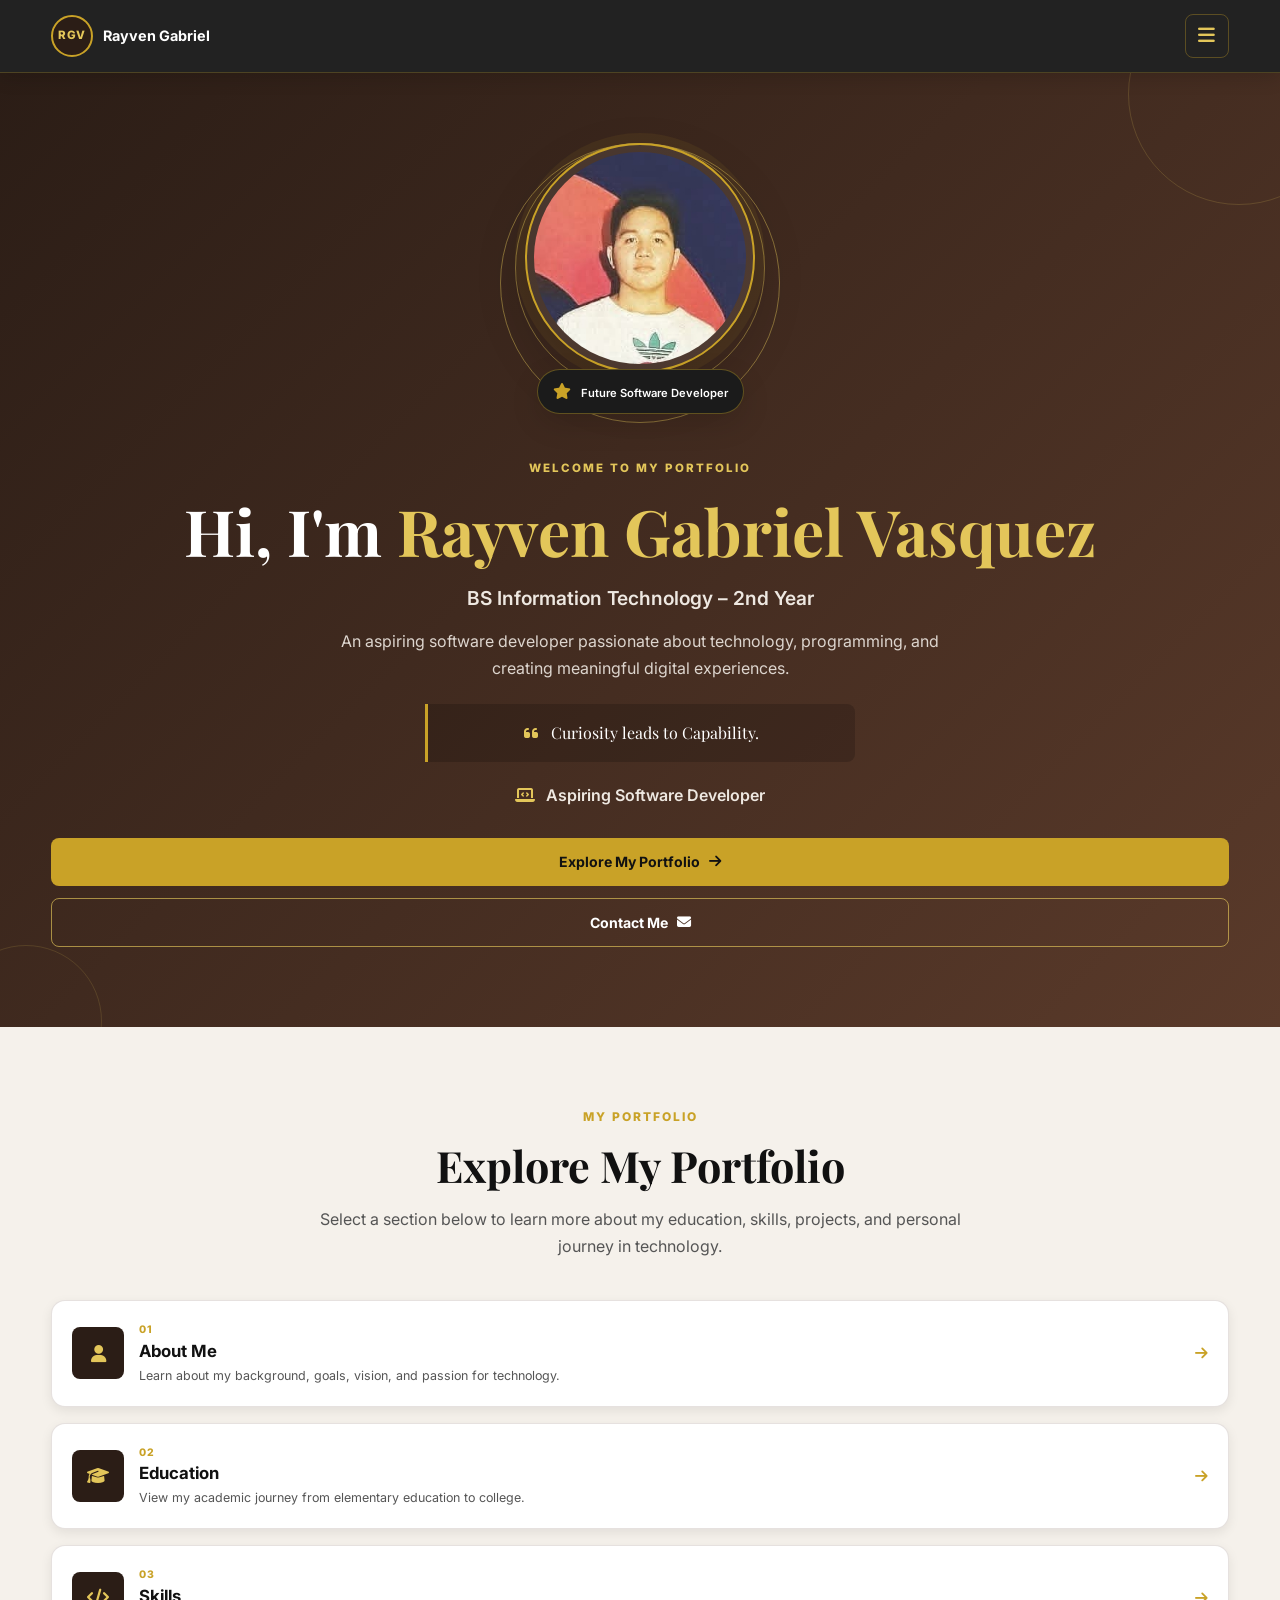
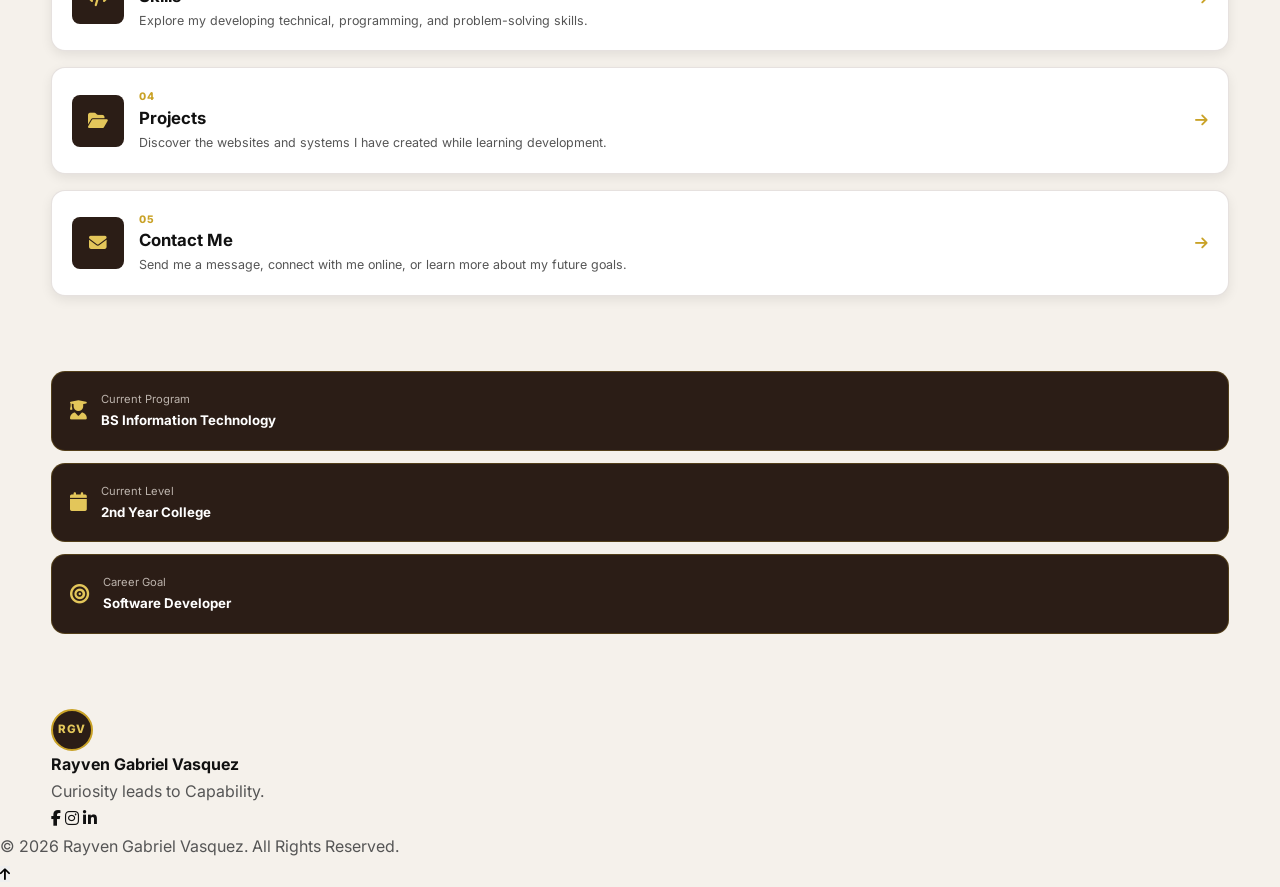
==== commit bbd24027: "Update title and text references to 'Portfolio'" ====
--- a/index.html
+++ b/index.html
@@ -5,7 +5,7 @@
     <meta charset="UTF-8">
     <meta name="viewport" content="width=device-width, initial-scale=1.0">
 
-    <title>Rayven Gabriel Vasquez | Portfolio Portal</title>
+    <title>Rayven Gabriel Vasquez | Portfolio </title>
 
     <meta name="description"
         content="Personal portfolio of Rayven Gabriel Vasquez, a BS Information Technology student and aspiring Software Developer.">
@@ -144,7 +144,7 @@
                     <div class="home-buttons">
 
                         <a href="#portal" class="btn btn-primary">
-                            Explore My Portal
+                            Explore My Portfolio 
                             <i class="fa-solid fa-arrow-right"></i>
                         </a>
 
@@ -200,7 +200,7 @@
                     </p>
 
                     <h2>
-                        Explore My Portfolio Portal
+                        Explore My Portfolio 
                     </h2>
 
                     <p>
